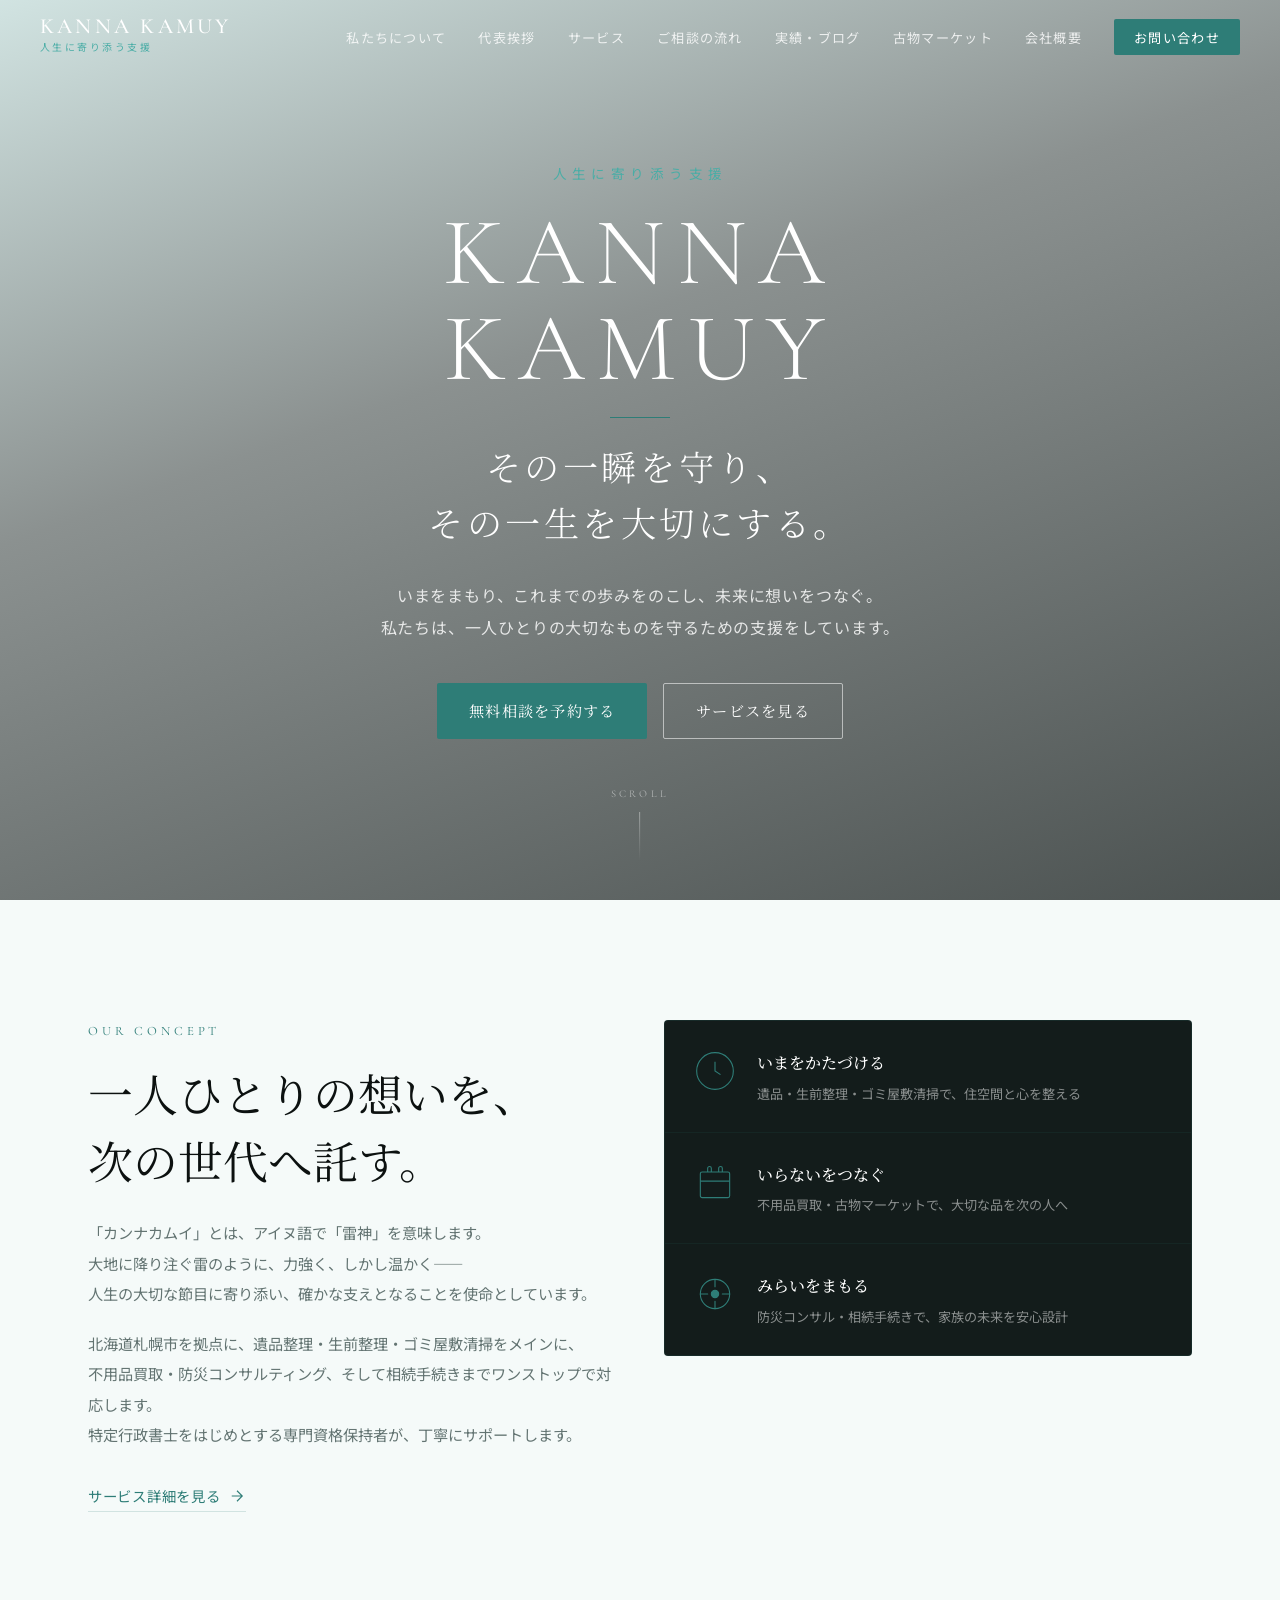
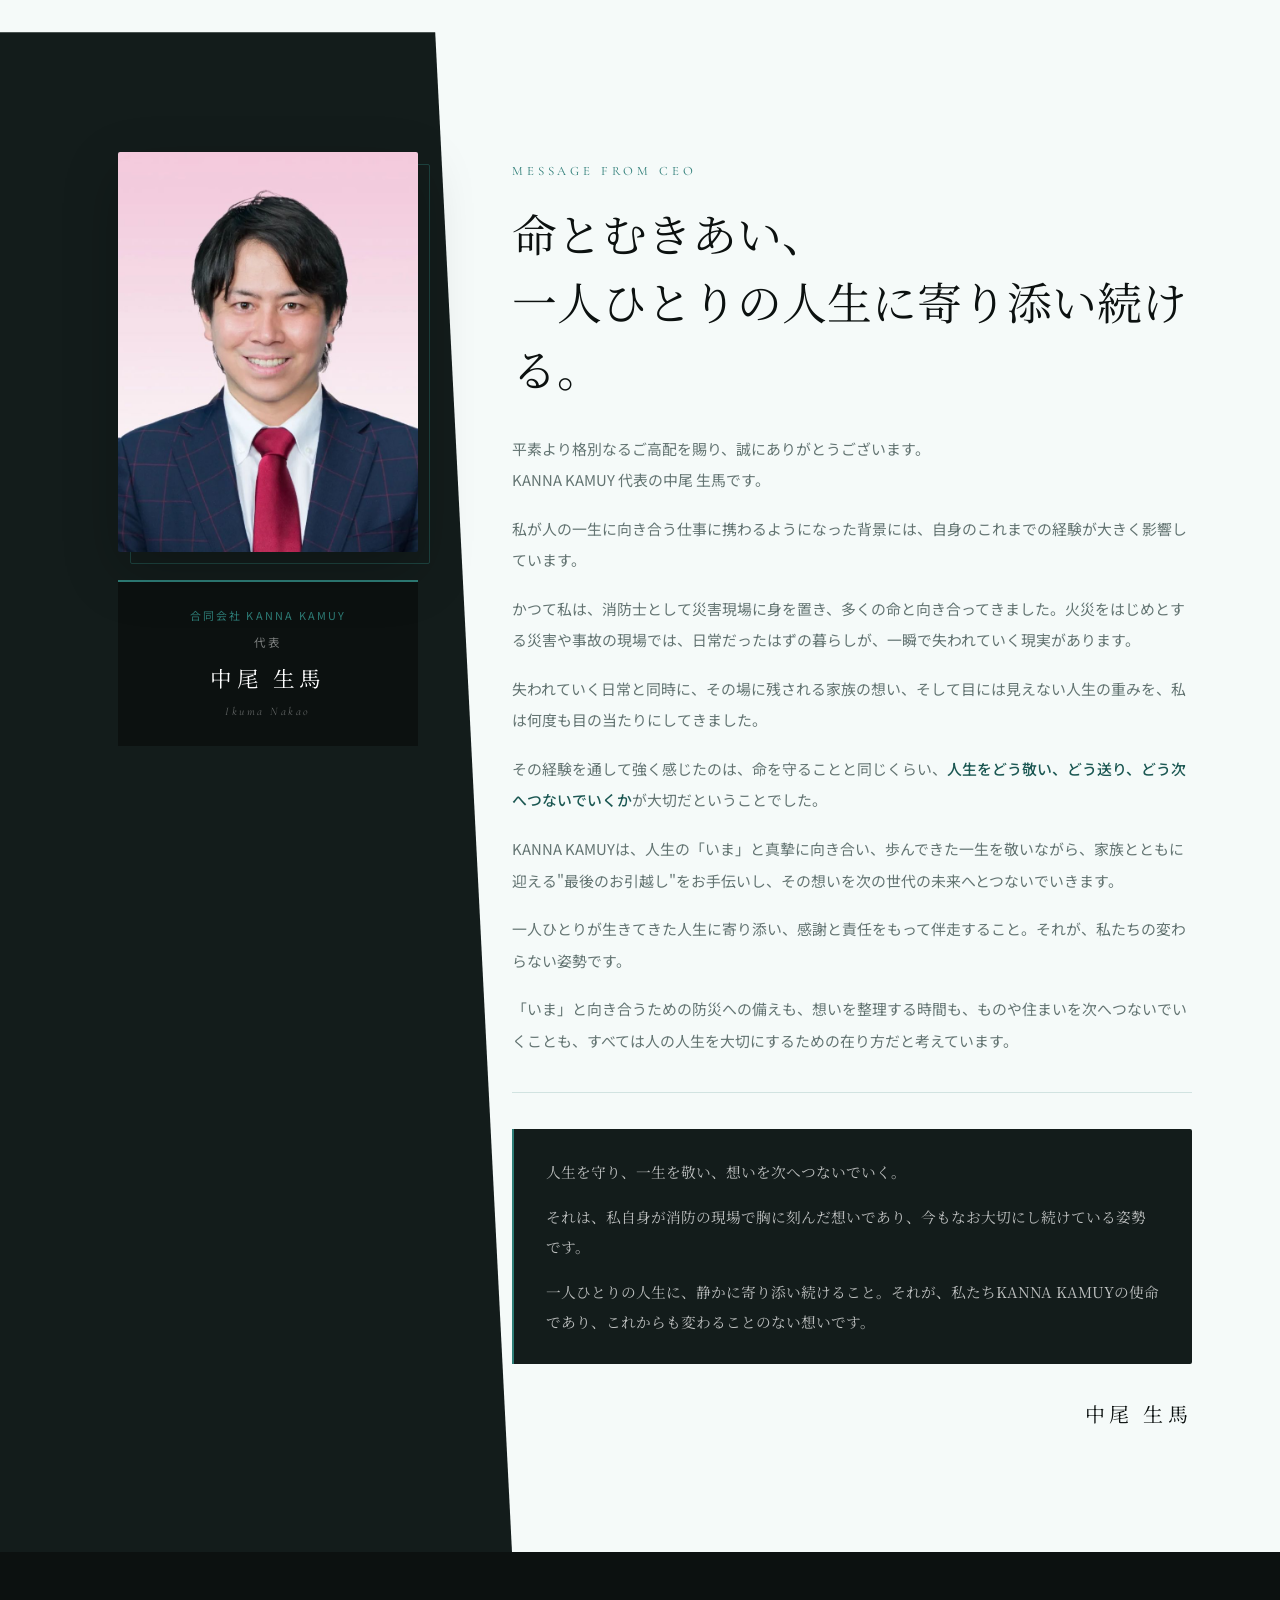
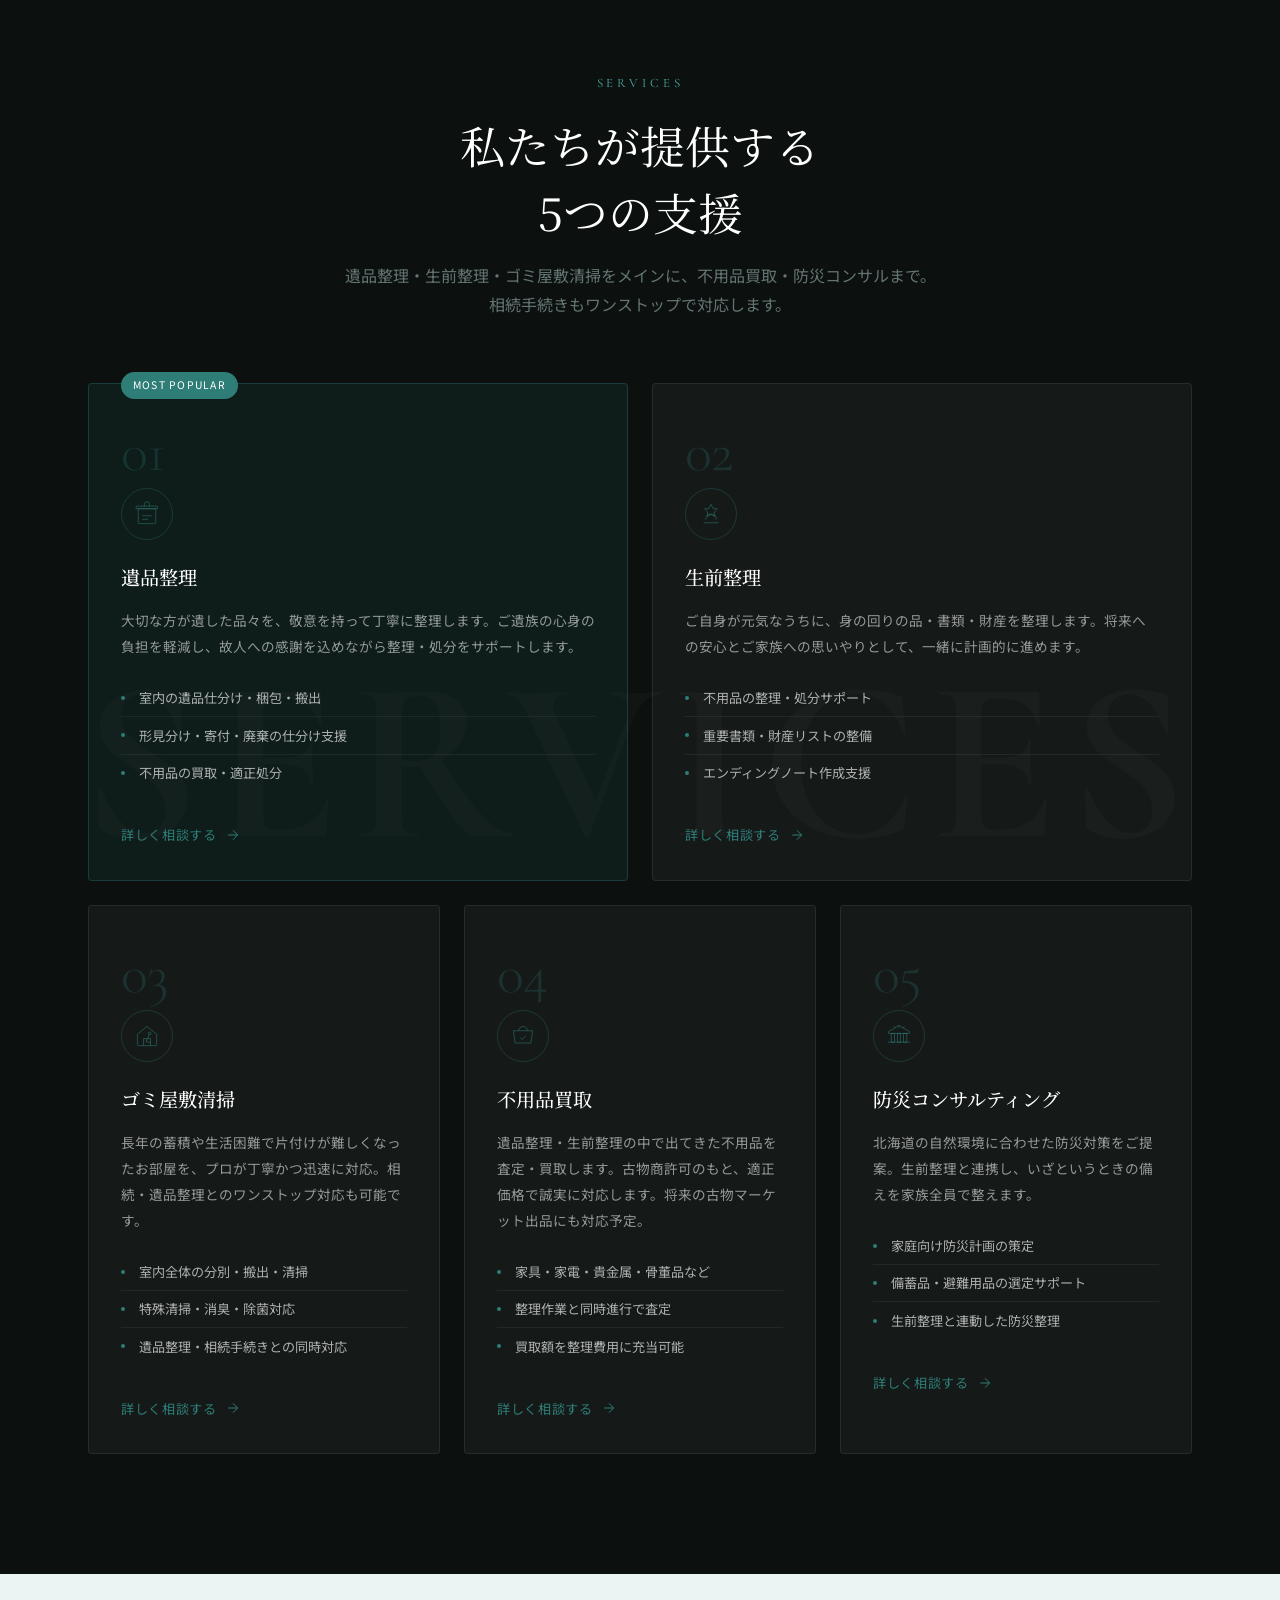
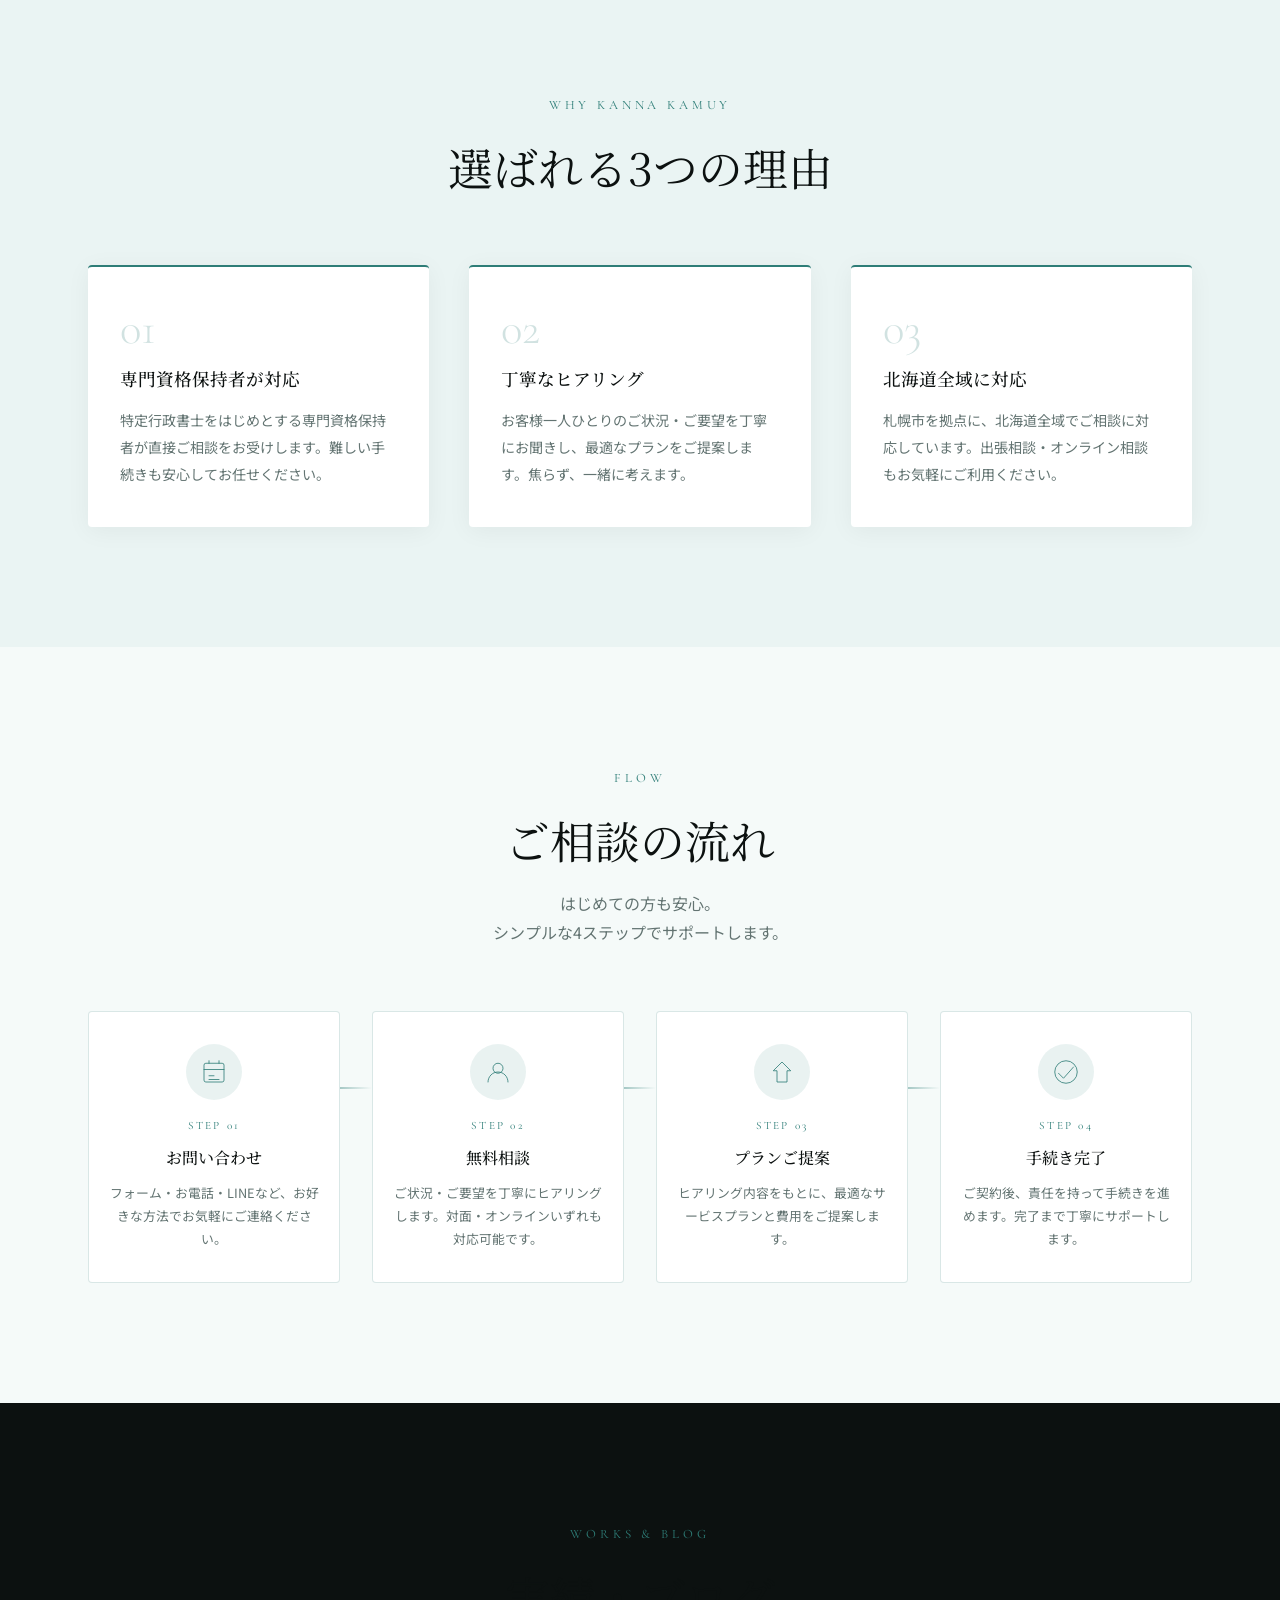
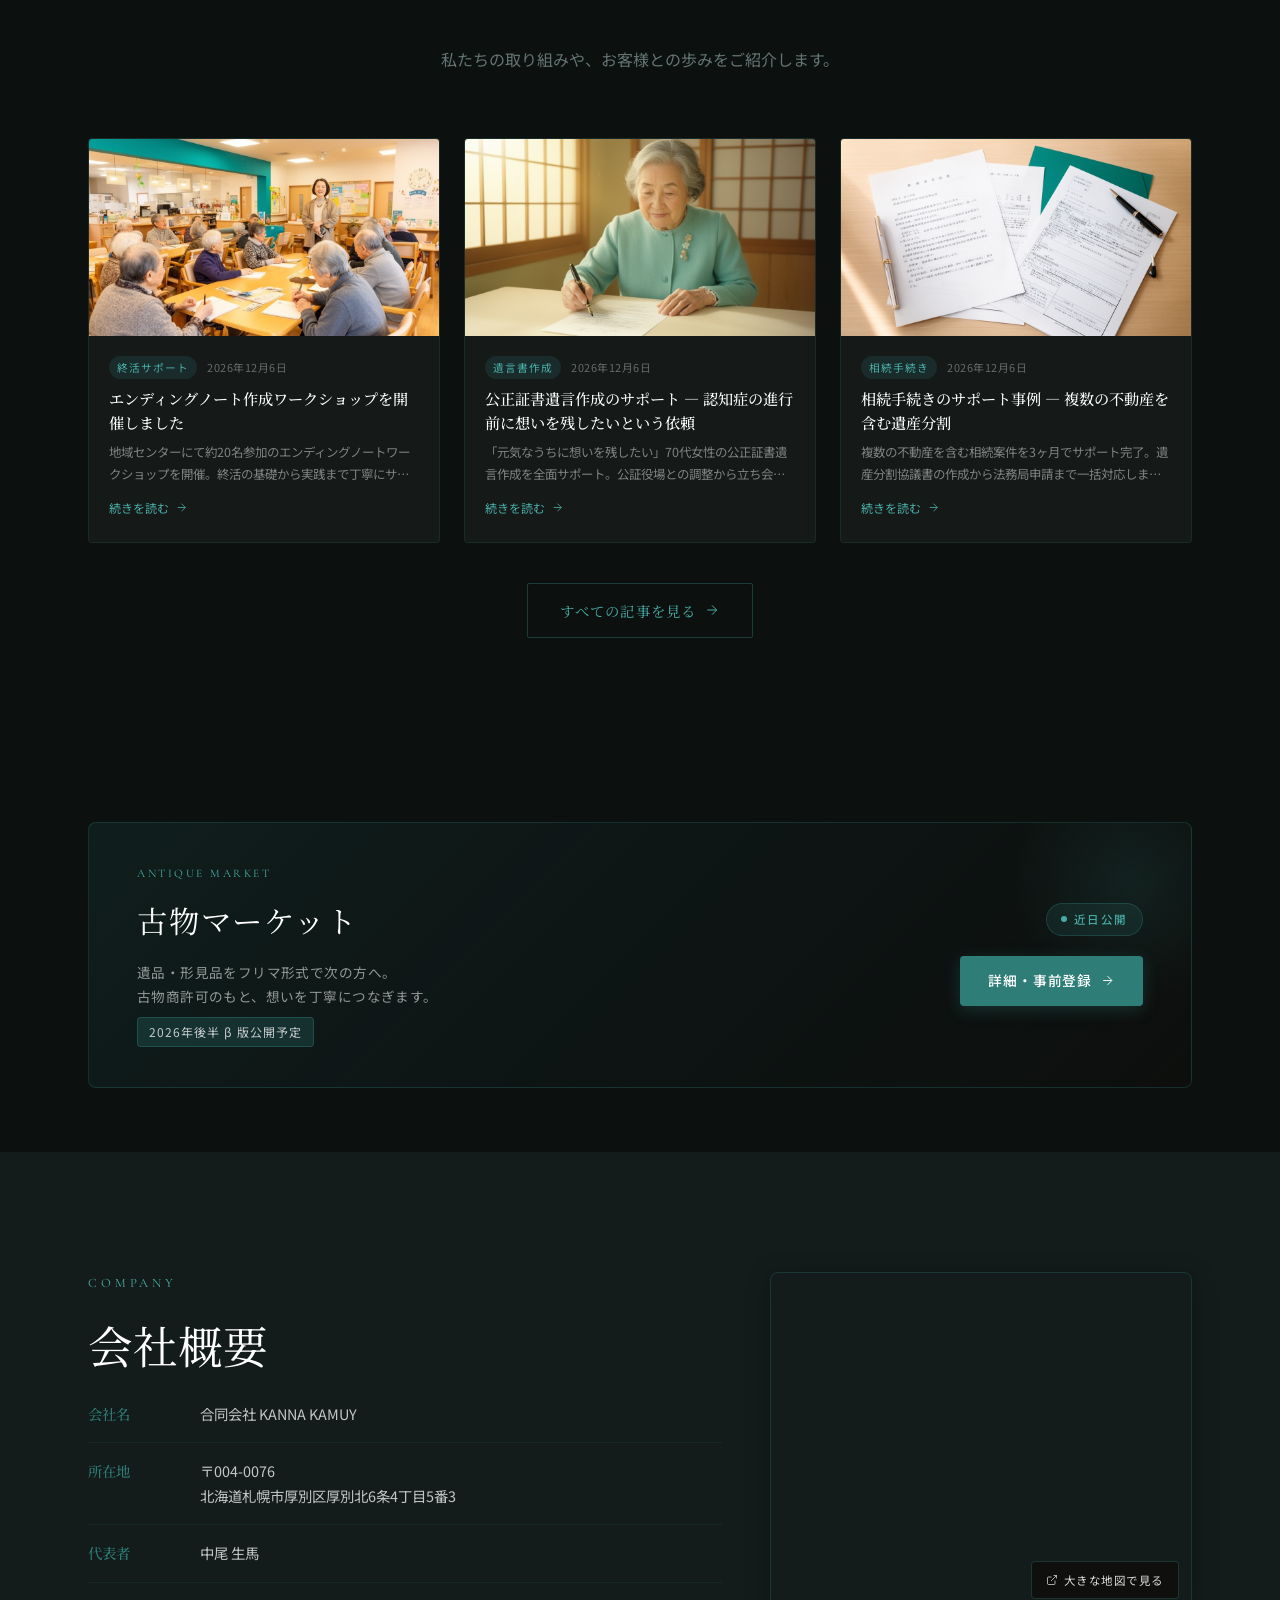
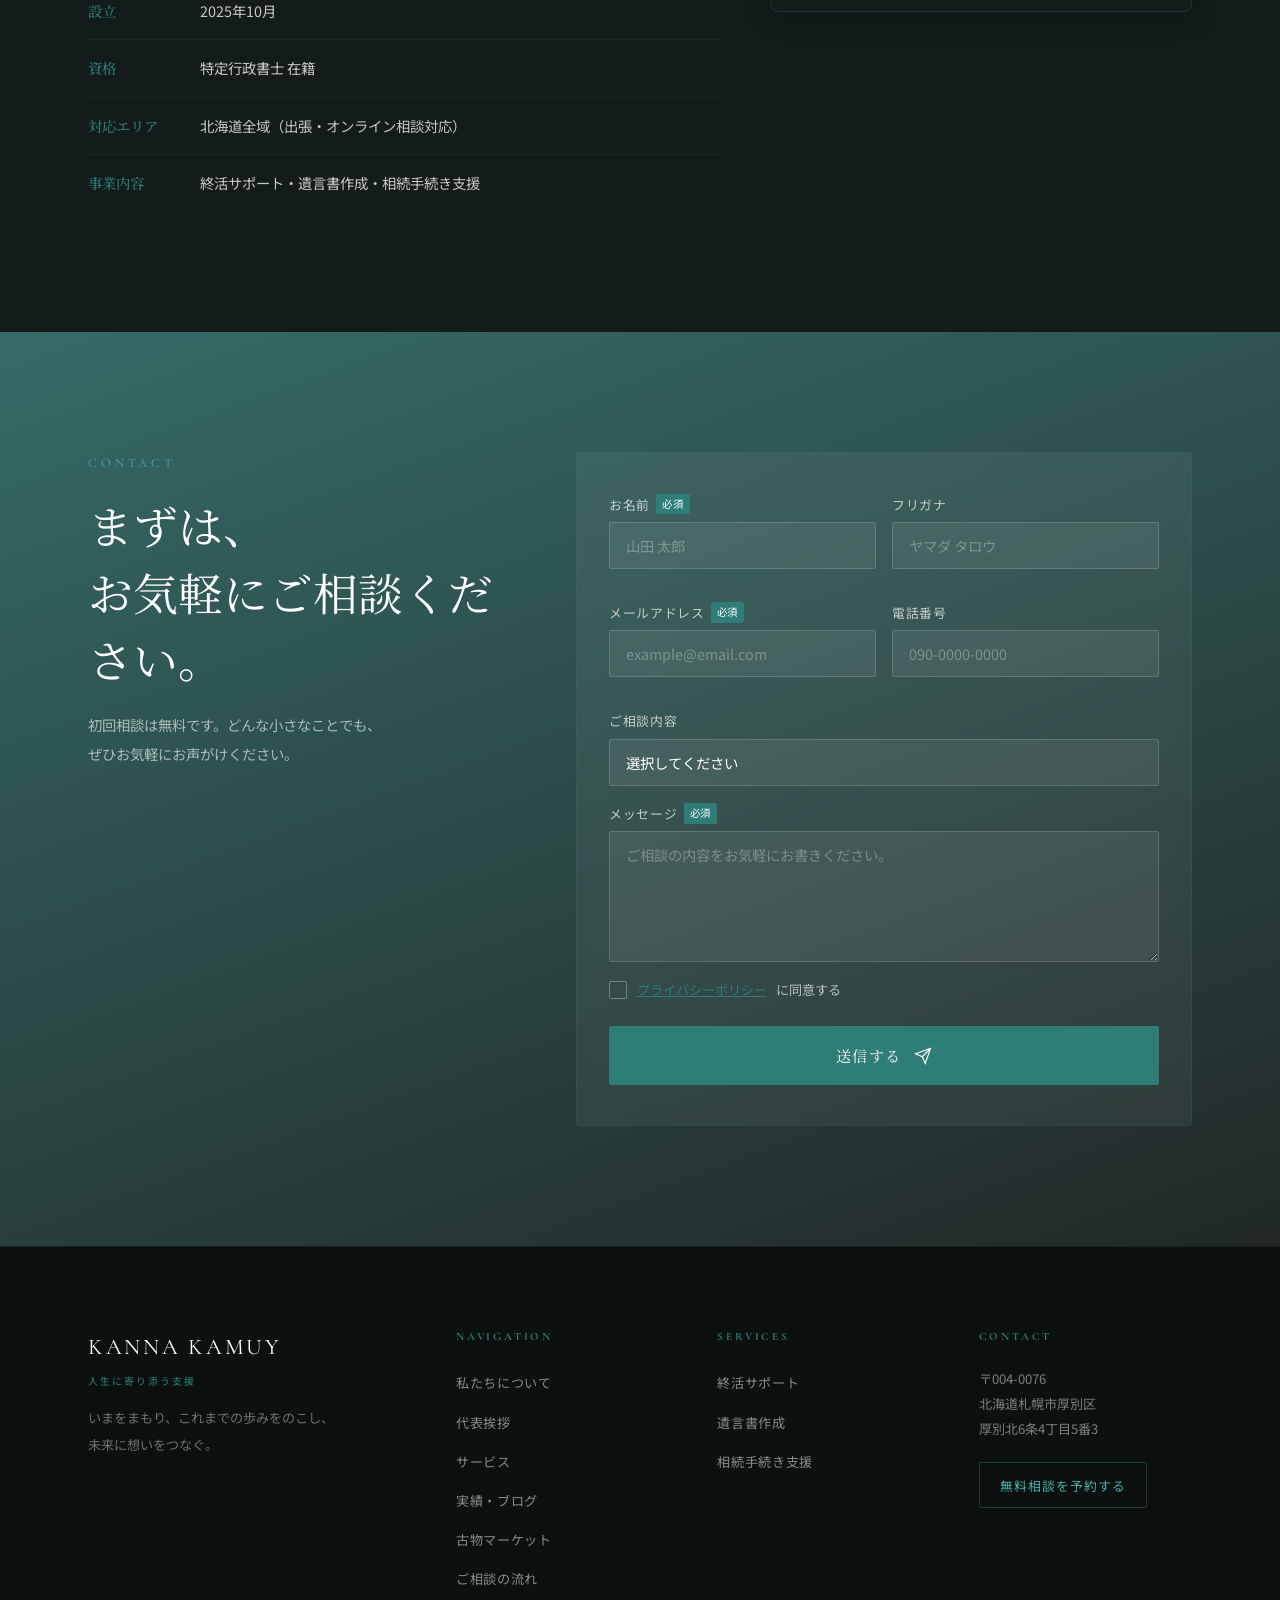
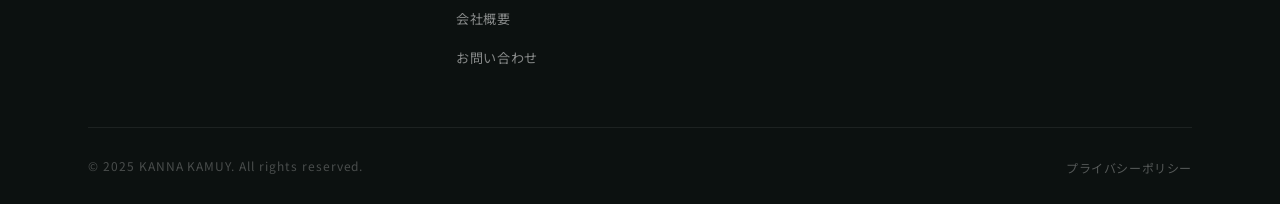
==== index.html @ 8cda3de9 "fix: services-grid レイアウト修正（PC 2+3対称、タブレット2列+5枚目中央、スマホ1列縦並び） PC版: - 6カラムグリッドで 上2枚(50%+50%) / 下3枚(33%+" ====
<!DOCTYPE html>
<html lang="ja">
<head>
  <meta charset="UTF-8" />
  <meta name="viewport" content="width=device-width, initial-scale=1.0" />
  <title>KANNA KAMUY | 人生に寄り添う支援</title>
  <meta name="description" content="KANNA KAMUYは、一人ひとりの想いを次の世代へ託すための支援を行っています。いまをまもり、これまでの歩みをのこし、未来に想いをつなぐ。" />
  <link rel="preconnect" href="https://fonts.googleapis.com" />
  <link rel="preconnect" href="https://fonts.gstatic.com" crossorigin />
  <link href="https://fonts.googleapis.com/css2?family=Noto+Serif+JP:wght@300;400;500;600&family=Noto+Sans+JP:wght@300;400;500&family=Cormorant+Garamond:ital,wght@0,300;0,400;0,500;1,300;1,400&display=swap" rel="stylesheet" />
  <link rel="stylesheet" href="style.css" />
</head>
<body>

  <!-- ========== HEADER ========== -->
  <header class="site-header" id="site-header">
    <div class="header-inner">
      <a href="#" class="logo">
        <span class="logo-en">KANNA KAMUY</span>
        <span class="logo-ja">人生に寄り添う支援</span>
      </a>
      <nav class="main-nav" id="main-nav">
        <ul>
          <li><a href="#about">私たちについて</a></li>
          <li><a href="#message">代表挨拶</a></li>
          <li><a href="#services">サービス</a></li>
          <li><a href="#flow">ご相談の流れ</a></li>
          <li><a href="blog/index.html">実績・ブログ</a></li>
          <li><a href="ec/index.html">古物マーケット</a></li>
          <li><a href="#company">会社概要</a></li>
          <li><a href="#contact" class="nav-cta">お問い合わせ</a></li>
        </ul>
      </nav>
      <button class="hamburger" id="hamburger" aria-label="メニュー" aria-expanded="false">
        <span></span><span></span><span></span>
      </button>
    </div>
  </header>

  <!-- ========== HERO ========== -->
  <section class="hero" id="hero">
    <!-- PC用横動画 -->
    <video
      class="hero-video hero-video--horizontal"
      autoplay
      muted
      loop
      playsinline
      preload="auto"
    >
      <source src="assets/videos/hero-horizontal.mp4" type="video/mp4" />
    </video>
    <!-- スマホ用縦動画 -->
    <video
      class="hero-video hero-video--vertical"
      autoplay
      muted
      loop
      playsinline
      preload="auto"
    >
      <source src="assets/videos/hero-vertical.mp4" type="video/mp4" />
    </video>

    <div class="hero-overlay"></div>

    <div class="hero-content">
      <p class="hero-eyebrow reveal-up">人生に寄り添う支援</p>
      <h1 class="hero-title reveal-up delay-1">
        <span class="hero-title-en">KANNA KAMUY</span>
        <span class="hero-title-line"></span>
        <span class="hero-title-sub">その一瞬を守り、<br>その一生を大切にする。</span>
      </h1>
      <p class="hero-desc reveal-up delay-2">
        いまをまもり、これまでの歩みをのこし、未来に想いをつなぐ。<br>
        私たちは、一人ひとりの大切なものを守るための支援をしています。
      </p>
      <div class="hero-actions reveal-up delay-3">
        <a href="#contact" class="btn btn-primary">無料相談を予約する</a>
        <a href="#services" class="btn btn-ghost">サービスを見る</a>
      </div>
    </div>

    <div class="hero-scroll-indicator">
      <span>Scroll</span>
      <div class="scroll-line"></div>
    </div>
  </section>

  <!-- ========== CONCEPT ========== -->
  <section class="concept" id="about">
    <div class="container">
      <div class="concept-inner">
        <div class="concept-text">
          <p class="section-label reveal-up">Our Concept</p>
          <h2 class="section-title reveal-up delay-1">
            一人ひとりの想いを、<br>
            次の世代へ託す。
          </h2>
          <div class="concept-body reveal-up delay-2">
            <p>
              「カンナカムイ」とは、アイヌ語で「雷神」を意味します。<br>
              大地に降り注ぐ雷のように、力強く、しかし温かく——<br>
              人生の大切な節目に寄り添い、確かな支えとなることを使命としています。
            </p>
            <p>
              北海道札幌市を拠点に、遺品整理・生前整理・ゴミ屋敷清掃をメインに、<br>
              不用品買取・防災コンサルティング、そして相続手続きまでワンストップで対応します。<br>
              特定行政書士をはじめとする専門資格保持者が、丁寧にサポートします。
            </p>
          </div>
          <a href="#services" class="link-arrow reveal-up delay-3">
            サービス詳細を見る
            <svg viewBox="0 0 24 24" fill="none" stroke="currentColor" stroke-width="1.5"><path d="M5 12h14M12 5l7 7-7 7"/></svg>
          </a>
        </div>
        <div class="concept-visual reveal-right delay-1">
          <div class="concept-card">
            <div class="concept-card-item">
              <div class="concept-icon">
                <svg viewBox="0 0 48 48" fill="none" stroke="currentColor" stroke-width="1.2">
                  <circle cx="24" cy="24" r="20"/>
                  <path d="M24 14v10l6 4"/>
                </svg>
              </div>
              <div>
                <h3>いまをかたづける</h3>
                <p>遺品・生前整理・ゴミ屋敷清掃で、住空間と心を整える</p>
              </div>
            </div>
            <div class="concept-card-item">
              <div class="concept-icon">
                <svg viewBox="0 0 48 48" fill="none" stroke="currentColor" stroke-width="1.2">
                  <rect x="8" y="12" width="32" height="28" rx="2"/>
                  <path d="M16 12V8a2 2 0 014 0v4M28 12V8a2 2 0 014 0v4"/>
                  <path d="M8 22h32"/>
                </svg>
              </div>
              <div>
                <h3>いらないをつなぐ</h3>
                <p>不用品買取・古物マーケットで、大切な品を次の人へ</p>
              </div>
            </div>
            <div class="concept-card-item">
              <div class="concept-icon">
                <svg viewBox="0 0 48 48" fill="none" stroke="currentColor" stroke-width="1.2">
                  <path d="M24 8c8.837 0 16 7.163 16 16S32.837 40 24 40 8 32.837 8 24 15.163 8 24 8z"/>
                  <path d="M24 8v8M24 32v8M8 24h8M32 24h8" stroke-linecap="round"/>
                  <circle cx="24" cy="24" r="4" fill="currentColor"/>
                </svg>
              </div>
              <div>
                <h3>みらいをまもる</h3>
                <p>防災コンサル・相続手続きで、家族の未来を安心設計</p>
              </div>
            </div>
          </div>
        </div>
      </div>
    </div>
  </section>

  <!-- ========== MESSAGE ========== -->
  <section class="message" id="message">
    <div class="container">
      <div class="message-inner">

        <!-- 左：写真＋名前 -->
        <div class="message-profile reveal-up">
          <div class="message-photo-wrap">
            <img src="assets/images/ceo.jpg" alt="代表取締役 中尾 生馬" class="message-photo" />
            <div class="message-photo-deco" aria-hidden="true"></div>
          </div>
          <div class="message-name-block">
            <p class="message-company">合同会社 KANNA KAMUY</p>
            <p class="message-role">代表</p>
            <p class="message-name-ja">中尾 生馬</p>
            <p class="message-name-en">Ikuma Nakao</p>
          </div>
        </div>

        <!-- 右：本文 -->
        <div class="message-body">
          <p class="section-label reveal-up">Message from CEO</p>
          <h2 class="section-title message-title reveal-up delay-1">
            命とむきあい、<br>
            一人ひとりの人生に<br class="sp-only">寄り添い続ける。
          </h2>

          <div class="message-text reveal-up delay-2">
            <p>平素より格別なるご高配を賜り、誠にありがとうございます。<br>KANNA KAMUY 代表の中尾 生馬です。</p>
            <p>私が人の一生に向き合う仕事に携わるようになった背景には、自身のこれまでの経験が大きく影響しています。</p>
            <p>かつて私は、消防士として災害現場に身を置き、多くの命と向き合ってきました。火災をはじめとする災害や事故の現場では、日常だったはずの暮らしが、一瞬で失われていく現実があります。</p>
            <p>失われていく日常と同時に、その場に残される家族の想い、そして目には見えない人生の重みを、私は何度も目の当たりにしてきました。</p>
            <p>その経験を通して強く感じたのは、命を守ることと同じくらい、<strong>人生をどう敬い、どう送り、どう次へつないでいくか</strong>が大切だということでした。</p>
            <p>KANNA KAMUYは、人生の「いま」と真摯に向き合い、歩んできた一生を敬いながら、家族とともに迎える"最後のお引越し"をお手伝いし、その想いを次の世代の未来へとつないでいきます。</p>
            <p>一人ひとりが生きてきた人生に寄り添い、感謝と責任をもって伴走すること。それが、私たちの変わらない姿勢です。</p>
            <p>「いま」と向き合うための防災への備えも、想いを整理する時間も、ものや住まいを次へつないでいくことも、すべては人の人生を大切にするための在り方だと考えています。</p>
          </div>

          <div class="message-closing reveal-up delay-3">
            <p>人生を守り、一生を敬い、想いを次へつないでいく。</p>
            <p>それは、私自身が消防の現場で胸に刻んだ想いであり、今もなお大切にし続けている姿勢です。</p>
            <p>一人ひとりの人生に、静かに寄り添い続けること。それが、私たちKANNA KAMUYの使命であり、これからも変わることのない想いです。</p>
          </div>

          <div class="message-sig reveal-up delay-4">
            <span class="message-sig-name">中尾 生馬</span>
          </div>
        </div>

      </div>
    </div>
  </section>

  <!-- ========== SERVICES ========== -->
  <section class="services" id="services">
    <div class="services-bg-text" aria-hidden="true">SERVICES</div>
    <div class="container">
      <div class="section-header">
        <p class="section-label reveal-up">Services</p>
        <h2 class="section-title reveal-up delay-1">私たちが提供する<br>5つの支援</h2>
        <p class="section-sub services-sub reveal-up delay-2">遺品整理・生前整理・ゴミ屋敷清掃をメインに、不用品買取・防災コンサルまで。<br class="pc-only">相続手続きもワンストップで対応します。</p>
      </div>

      <div class="services-grid">

        <!-- Service 1 -->
        <div class="service-card service-card--featured reveal-up delay-1">
          <div class="service-badge">Most Popular</div>
          <div class="service-number">01</div>
          <div class="service-icon-wrap">
            <svg class="service-icon" viewBox="0 0 64 64" fill="none" stroke="currentColor" stroke-width="1.2">
              <path d="M12 20h40v32a2 2 0 01-2 2H14a2 2 0 01-2-2V20z"/>
              <path d="M8 14h48v6H8zM26 14v-4a6 6 0 1112 0v4" stroke-linecap="round" stroke-linejoin="round"/>
              <path d="M22 36h20M22 44h12" stroke-linecap="round"/>
            </svg>
          </div>
          <h3 class="service-title">遺品整理</h3>
          <p class="service-desc">
            大切な方が遺した品々を、敬意を持って丁寧に整理します。ご遺族の心身の負担を軽減し、故人への感謝を込めながら整理・処分をサポートします。
          </p>
          <ul class="service-list">
            <li>室内の遺品仕分け・梱包・搬出</li>
            <li>形見分け・寄付・廃棄の仕分け支援</li>
            <li>不用品の買取・適正処分</li>
          </ul>
          <a href="#contact" class="service-link">
            詳しく相談する
            <svg viewBox="0 0 24 24" fill="none" stroke="currentColor" stroke-width="1.5"><path d="M5 12h14M12 5l7 7-7 7"/></svg>
          </a>
        </div>

        <!-- Service 2 -->
        <div class="service-card reveal-up delay-2">
          <div class="service-number">02</div>
          <div class="service-icon-wrap">
            <svg class="service-icon" viewBox="0 0 64 64" fill="none" stroke="currentColor" stroke-width="1.2">
              <path d="M32 10l4.5 9 10 1.5-7.2 7 1.7 10L32 33l-9 4.5 1.7-10-7.2-7 10-1.5z" stroke-linejoin="round"/>
              <path d="M16 52h32M20 44c0-6.627 5.373-12 12-12s12 5.373 12 12" stroke-linecap="round"/>
            </svg>
          </div>
          <h3 class="service-title">生前整理</h3>
          <p class="service-desc">
            ご自身が元気なうちに、身の回りの品・書類・財産を整理します。将来への安心とご家族への思いやりとして、一緒に計画的に進めます。
          </p>
          <ul class="service-list">
            <li>不用品の整理・処分サポート</li>
            <li>重要書類・財産リストの整備</li>
            <li>エンディングノート作成支援</li>
          </ul>
          <a href="#contact" class="service-link">
            詳しく相談する
            <svg viewBox="0 0 24 24" fill="none" stroke="currentColor" stroke-width="1.5"><path d="M5 12h14M12 5l7 7-7 7"/></svg>
          </a>
        </div>

        <!-- Service 3 -->
        <div class="service-card reveal-up delay-3">
          <div class="service-number">03</div>
          <div class="service-icon-wrap">
            <svg class="service-icon" viewBox="0 0 64 64" fill="none" stroke="currentColor" stroke-width="1.2">
              <!-- 家＋ほうき／清掃アイコン -->
              <path d="M10 28L32 10l22 18v24a2 2 0 01-2 2H12a2 2 0 01-2-2V28z" stroke-linejoin="round"/>
              <path d="M24 54V38h16v16" stroke-linejoin="round"/>
              <path d="M38 28l-8 16" stroke-linecap="round"/>
              <path d="M30 44l10 4" stroke-linecap="round"/>
              <circle cx="38" cy="26" r="3" fill="none"/>
            </svg>
          </div>
          <h3 class="service-title">ゴミ屋敷清掃</h3>
          <p class="service-desc">
            長年の蓄積や生活困難で片付けが難しくなったお部屋を、プロが丁寧かつ迅速に対応。相続・遺品整理とのワンストップ対応も可能です。
          </p>
          <ul class="service-list">
            <li>室内全体の分別・搬出・清掃</li>
            <li>特殊清掃・消臭・除菌対応</li>
            <li>遺品整理・相続手続きとの同時対応</li>
          </ul>
          <a href="#contact" class="service-link">
            詳しく相談する
            <svg viewBox="0 0 24 24" fill="none" stroke="currentColor" stroke-width="1.5"><path d="M5 12h14M12 5l7 7-7 7"/></svg>
          </a>
        </div>

        <!-- Service 4 -->
        <div class="service-card reveal-up delay-1">
          <div class="service-number">04</div>
          <div class="service-icon-wrap">
            <svg class="service-icon" viewBox="0 0 64 64" fill="none" stroke="currentColor" stroke-width="1.2">
              <path d="M10 20h44l-4 28H14L10 20z" stroke-linejoin="round"/>
              <path d="M22 20c0-5.523 4.477-10 10-10s10 4.477 10 10"/>
              <path d="M26 36l4 4 8-8" stroke-linecap="round" stroke-linejoin="round"/>
            </svg>
          </div>
          <h3 class="service-title">不用品買取</h3>
          <p class="service-desc">
            遺品整理・生前整理の中で出てきた不用品を査定・買取します。古物商許可のもと、適正価格で誠実に対応します。将来の古物マーケット出品にも対応予定。
          </p>
          <ul class="service-list">
            <li>家具・家電・貴金属・骨董品など</li>
            <li>整理作業と同時進行で査定</li>
            <li>買取額を整理費用に充当可能</li>
          </ul>
          <a href="#contact" class="service-link">
            詳しく相談する
            <svg viewBox="0 0 24 24" fill="none" stroke="currentColor" stroke-width="1.5"><path d="M5 12h14M12 5l7 7-7 7"/></svg>
          </a>
        </div>

        <!-- Service 5 -->
        <div class="service-card reveal-up delay-2">
          <div class="service-number">05</div>
          <div class="service-icon-wrap">
            <svg class="service-icon" viewBox="0 0 64 64" fill="none" stroke="currentColor" stroke-width="1.2">
              <path d="M32 8L8 22v4h48v-4L32 8z" stroke-linejoin="round"/>
              <rect x="14" y="26" width="8" height="20"/>
              <rect x="28" y="26" width="8" height="20"/>
              <rect x="42" y="26" width="8" height="20"/>
              <path d="M8 46h48" stroke-linecap="round"/>
              <path d="M32 8v4M24 14l-4-4M40 14l4-4" stroke-linecap="round"/>
            </svg>
          </div>
          <h3 class="service-title">防災コンサルティング</h3>
          <p class="service-desc">
            北海道の自然環境に合わせた防災対策をご提案。生前整理と連携し、いざというときの備えを家族全員で整えます。
          </p>
          <ul class="service-list">
            <li>家庭向け防災計画の策定</li>
            <li>備蓄品・避難用品の選定サポート</li>
            <li>生前整理と連動した防災整理</li>
          </ul>
          <a href="#contact" class="service-link">
            詳しく相談する
            <svg viewBox="0 0 24 24" fill="none" stroke="currentColor" stroke-width="1.5"><path d="M5 12h14M12 5l7 7-7 7"/></svg>
          </a>
        </div>

      </div>
    </div>
  </section>

  <!-- ========== FEATURES ========== -->
  <section class="features">
    <div class="container">
      <div class="section-header">
        <p class="section-label reveal-up">Why KANNA KAMUY</p>
        <h2 class="section-title reveal-up delay-1">選ばれる3つの理由</h2>
      </div>
      <div class="features-grid">
        <div class="feature-item reveal-up delay-1">
          <div class="feature-num">01</div>
          <h3>専門資格保持者が対応</h3>
          <p>特定行政書士をはじめとする専門資格保持者が直接ご相談をお受けします。難しい手続きも安心してお任せください。</p>
        </div>
        <div class="feature-item reveal-up delay-2">
          <div class="feature-num">02</div>
          <h3>丁寧なヒアリング</h3>
          <p>お客様一人ひとりのご状況・ご要望を丁寧にお聞きし、最適なプランをご提案します。焦らず、一緒に考えます。</p>
        </div>
        <div class="feature-item reveal-up delay-3">
          <div class="feature-num">03</div>
          <h3>北海道全域に対応</h3>
          <p>札幌市を拠点に、北海道全域でご相談に対応しています。出張相談・オンライン相談もお気軽にご利用ください。</p>
        </div>
      </div>
    </div>
  </section>

  <!-- ========== FLOW ========== -->
  <section class="flow" id="flow">
    <div class="container">
      <div class="section-header">
        <p class="section-label reveal-up">Flow</p>
        <h2 class="section-title reveal-up delay-1">ご相談の流れ</h2>
        <p class="section-sub reveal-up delay-2">はじめての方も安心。<br>シンプルな4ステップでサポートします。</p>
      </div>
      <div class="flow-steps">
        <div class="flow-step reveal-up delay-1">
          <div class="flow-step-icon">
            <svg viewBox="0 0 48 48" fill="none" stroke="currentColor" stroke-width="1.3">
              <rect x="8" y="10" width="32" height="30" rx="3"/>
              <path d="M16 10V6M32 10V6" stroke-linecap="round"/>
              <path d="M8 20h32M16 30h8M16 36h16" stroke-linecap="round"/>
            </svg>
          </div>
          <div class="flow-step-num">Step 01</div>
          <h3>お問い合わせ</h3>
          <p>フォーム・お電話・LINEなど、お好きな方法でお気軽にご連絡ください。</p>
        </div>
        <div class="flow-connector" aria-hidden="true"></div>
        <div class="flow-step reveal-up delay-2">
          <div class="flow-step-icon">
            <svg viewBox="0 0 48 48" fill="none" stroke="currentColor" stroke-width="1.3">
              <circle cx="24" cy="18" r="8"/>
              <path d="M8 40c0-8.837 7.163-16 16-16s16 7.163 16 16" stroke-linecap="round"/>
            </svg>
          </div>
          <div class="flow-step-num">Step 02</div>
          <h3>無料相談</h3>
          <p>ご状況・ご要望を丁寧にヒアリングします。対面・オンラインいずれも対応可能です。</p>
        </div>
        <div class="flow-connector" aria-hidden="true"></div>
        <div class="flow-step reveal-up delay-3">
          <div class="flow-step-icon">
            <svg viewBox="0 0 48 48" fill="none" stroke="currentColor" stroke-width="1.3">
              <path d="M24 8L10 22h6v18h16V22h6z"/>
            </svg>
          </div>
          <div class="flow-step-num">Step 03</div>
          <h3>プランご提案</h3>
          <p>ヒアリング内容をもとに、最適なサービスプランと費用をご提案します。</p>
        </div>
        <div class="flow-connector" aria-hidden="true"></div>
        <div class="flow-step reveal-up delay-4">
          <div class="flow-step-icon">
            <svg viewBox="0 0 48 48" fill="none" stroke="currentColor" stroke-width="1.3">
              <path d="M12 26l8 8 16-18" stroke-linecap="round" stroke-linejoin="round"/>
              <circle cx="24" cy="24" r="18"/>
            </svg>
          </div>
          <div class="flow-step-num">Step 04</div>
          <h3>手続き完了</h3>
          <p>ご契約後、責任を持って手続きを進めます。完了まで丁寧にサポートします。</p>
        </div>
      </div>
    </div>
  </section>

  <!-- ========== BLOG ========== -->
  <section class="blog-section" id="blog">
    <div class="container">
      <div class="section-header">
        <p class="section-label reveal-up">Works &amp; Blog</p>
        <h2 class="section-title reveal-up delay-1">実績・ブログ</h2>
        <p class="section-sub reveal-up delay-2">私たちの取り組みや、お客様との歩みをご紹介します。</p>
      </div>

      <div class="blog-section-grid" id="home-blog-grid">
        <!-- JSで最新3件を挿入 -->
        <div class="blog-section-loading">読み込み中...</div>
      </div>

      <div class="blog-section-more reveal-up delay-3">
        <a href="blog/index.html" class="btn btn-ghost-dark">
          すべての記事を見る
          <svg viewBox="0 0 24 24" fill="none" stroke="currentColor" stroke-width="1.5"><path d="M5 12h14M12 5l7 7-7 7"/></svg>
        </a>
      </div>
    </div>
  </section>

  <!-- ========== EC BANNER ========== -->
  <section class="ec-banner-section">
    <div class="container">
      <div class="ec-banner reveal-up">
        <div class="ec-banner-left">
          <p class="ec-banner-label">Antique Market</p>
          <h2 class="ec-banner-title">古物マーケット</h2>
          <p class="ec-banner-desc">遺品・形見品をフリマ形式で次の方へ。<br>古物商許可のもと、想いを丁寧につなぎます。<br><span class="ec-banner-release">2026年後半 β 版公開予定</span></p>
        </div>
        <div class="ec-banner-right">
          <div class="ec-banner-badge">
            <span class="ec-banner-dot"></span>
            近日公開
          </div>
          <a href="ec/index.html" class="ec-banner-btn">
            詳細・事前登録
            <svg viewBox="0 0 24 24" fill="none" stroke="currentColor" stroke-width="1.5"><path d="M5 12h14M12 5l7 7-7 7"/></svg>
          </a>
        </div>
      </div>
    </div>
  </section>

  <!-- ========== COMPANY ========== -->
  <section class="company" id="company">
    <div class="container">
      <div class="company-inner">
        <div class="company-text">
          <p class="section-label reveal-up">Company</p>
          <h2 class="section-title reveal-up delay-1">会社概要</h2>
          <table class="company-table reveal-up delay-2">
            <tr>
              <th>会社名</th>
              <td>合同会社 KANNA KAMUY</td>
            </tr>
            <tr>
              <th>所在地</th>
              <td>〒004-0076<br>北海道札幌市厚別区厚別北6条4丁目5番3</td>
            </tr>
            <tr>
              <th>代表者</th>
              <td>中尾 生馬</td>
            </tr>
            <tr>
              <th>設立</th>
              <td>2025年10月</td>
            </tr>
            <tr>
              <th>資格</th>
              <td>特定行政書士 在籍</td>
            </tr>
            <tr>
              <th>対応エリア</th>
              <td>北海道全域（出張・オンライン相談対応）</td>
            </tr>
            <tr>
              <th>事業内容</th>
              <td>終活サポート・遺言書作成・相続手続き支援</td>
            </tr>
          </table>
        </div>
        <div class="company-map reveal-right delay-2">
          <div class="map-embed-wrap">
            <iframe
              class="map-iframe"
              src="https://www.google.com/maps/embed?pb=!1m18!1m12!1m3!1d2917.423!2d141.4271!3d43.0682!2m3!1f0!2f0!3f0!3m2!1i1024!2i768!4f13.1!3m3!1m2!1s0x5f0b2976c0000001%3A0x0!2z5YyX5rW36YGT5pyt5bed5Yy65Y6a5Yy65YyX6KW_77yW5p2h77yU5LiB55uu77yV55Wq77yT!5e0!3m2!1sja!2sjp!4v1709999999999"
              width="100%"
              height="100%"
              style="border:0;"
              allowfullscreen=""
              loading="lazy"
              referrerpolicy="no-referrer-when-downgrade"
              title="KANNA KAMUY 所在地 — 北海道札幌市厚別区厚別北6条4丁目5番3"
            ></iframe>
            <a href="https://maps.google.com/?q=北海道札幌市厚別区厚別北6条4丁目5番3" target="_blank" rel="noopener" class="map-open-link">
              <svg viewBox="0 0 24 24" fill="none" stroke="currentColor" stroke-width="1.5"><path d="M18 13v6a2 2 0 01-2 2H5a2 2 0 01-2-2V8a2 2 0 012-2h6M15 3h6v6M10 14L21 3"/></svg>
              大きな地図で見る
            </a>
          </div>
        </div>
      </div>
    </div>
  </section>

  <!-- ========== CONTACT ========== -->
  <section class="contact" id="contact">
    <div class="contact-bg-video">
      <video class="contact-video contact-video--horizontal" autoplay muted loop playsinline>
        <source src="assets/videos/hero-horizontal.mp4" type="video/mp4" />
      </video>
      <video class="contact-video contact-video--vertical" autoplay muted loop playsinline>
        <source src="assets/videos/hero-vertical.mp4" type="video/mp4" />
      </video>
      <div class="contact-overlay"></div>
    </div>
    <div class="container">
      <div class="contact-inner">
        <div class="contact-heading reveal-up">
          <p class="section-label section-label--light">Contact</p>
          <h2 class="section-title section-title--light">まずは、<br>お気軽にご相談ください。</h2>
          <p class="contact-sub">初回相談は無料です。どんな小さなことでも、<br>ぜひお気軽にお声がけください。</p>
        </div>
        <form class="contact-form reveal-up delay-2" id="contact-form" novalidate>
          <div class="form-row">
            <div class="form-group">
              <label for="name">お名前 <span class="required">必須</span></label>
              <input type="text" id="name" name="name" placeholder="山田 太郎" required />
            </div>
            <div class="form-group">
              <label for="kana">フリガナ</label>
              <input type="text" id="kana" name="kana" placeholder="ヤマダ タロウ" />
            </div>
          </div>
          <div class="form-row">
            <div class="form-group">
              <label for="email">メールアドレス <span class="required">必須</span></label>
              <input type="email" id="email" name="email" placeholder="example@email.com" required />
            </div>
            <div class="form-group">
              <label for="tel">電話番号</label>
              <input type="tel" id="tel" name="tel" placeholder="090-0000-0000" />
            </div>
          </div>
          <div class="form-group">
            <label for="service">ご相談内容</label>
            <select id="service" name="service">
              <option value="">選択してください</option>
              <option value="shukatsu">終活サポート</option>
              <option value="yuigon">遺言書作成</option>
              <option value="sozoku">相続手続き支援</option>
              <option value="other">その他</option>
            </select>
          </div>
          <div class="form-group">
            <label for="message">メッセージ <span class="required">必須</span></label>
            <textarea id="message" name="message" rows="5" placeholder="ご相談の内容をお気軽にお書きください。" required></textarea>
          </div>
          <div class="form-privacy">
            <label class="checkbox-label">
              <input type="checkbox" id="privacy" name="privacy" required />
              <span class="checkmark"></span>
              <a href="#" target="_blank">プライバシーポリシー</a>に同意する
            </label>
          </div>
          <button type="submit" class="btn btn-submit">
            <span class="btn-text">送信する</span>
            <svg viewBox="0 0 24 24" fill="none" stroke="currentColor" stroke-width="1.5"><path d="M22 2L11 13M22 2l-7 20-4-9-9-4 20-7z"/></svg>
          </button>
          <div class="form-success" id="form-success" aria-live="polite">
            <svg viewBox="0 0 48 48" fill="none" stroke="currentColor" stroke-width="1.5"><circle cx="24" cy="24" r="20"/><path d="M14 24l8 8 12-14" stroke-linecap="round" stroke-linejoin="round"/></svg>
            <p>送信しました。<br>2営業日以内にご連絡いたします。</p>
          </div>
        </form>
      </div>
    </div>
  </section>

  <!-- ========== FOOTER ========== -->
  <footer class="site-footer">
    <div class="container">
      <div class="footer-inner">
        <div class="footer-brand">
          <p class="footer-logo-en">KANNA KAMUY</p>
          <p class="footer-logo-ja">人生に寄り添う支援</p>
          <p class="footer-tagline">いまをまもり、これまでの歩みをのこし、<br>未来に想いをつなぐ。</p>
        </div>
        <div class="footer-nav">
          <h4>Navigation</h4>
          <ul>
            <li><a href="#about">私たちについて</a></li>
            <li><a href="#message">代表挨拶</a></li>
            <li><a href="#services">サービス</a></li>
            <li><a href="blog/index.html">実績・ブログ</a></li>
            <li><a href="ec/index.html">古物マーケット</a></li>
            <li><a href="#flow">ご相談の流れ</a></li>
            <li><a href="#company">会社概要</a></li>
            <li><a href="#contact">お問い合わせ</a></li>
          </ul>
        </div>
        <div class="footer-services">
          <h4>Services</h4>
          <ul>
            <li><a href="#services">終活サポート</a></li>
            <li><a href="#services">遺言書作成</a></li>
            <li><a href="#services">相続手続き支援</a></li>
          </ul>
        </div>
        <div class="footer-contact">
          <h4>Contact</h4>
          <p>〒004-0076<br>北海道札幌市厚別区<br>厚別北6条4丁目5番3</p>
          <a href="#contact" class="footer-cta">無料相談を予約する</a>
        </div>
      </div>
      <div class="footer-bottom">
        <p>&copy; 2025 KANNA KAMUY. All rights reserved.</p>
        <div class="footer-links">
          <a href="#">プライバシーポリシー</a>
        </div>
      </div>
    </div>
  </footer>

  <!-- トップへ戻るボタン -->
  <button class="back-to-top" id="back-to-top" aria-label="トップへ戻る">
    <svg viewBox="0 0 24 24" fill="none" stroke="currentColor" stroke-width="1.5"><path d="M12 19V5M5 12l7-7 7 7"/></svg>
  </button>

  <script src="assets/js/store.js"></script>
  <script src="main.js"></script>
</body>
</html>
---- style.css ----
/* ============================================
   KANNA KAMUY — Main Stylesheet
   ============================================ */

/* ---------- CSS Custom Properties ---------- */
:root {
  /* Colors */
  --color-gold:        #B8966E;
  --color-gold-light:  #D4AF87;
  --color-gold-dark:   #8B6D4A;

  /* 碧色 (Midori-Blue) */
  --color-heki:        #2E7D77;
  --color-heki-light:  #4AADA6;
  --color-heki-dark:   #1B5752;
  --color-heki-muted:  rgba(46,125,119,0.15);
  --color-heki-glow:   rgba(46,125,119,0.35);

  --color-dark:        #0C1110;
  --color-dark-2:      #131C1B;
  --color-dark-3:      #1E2A29;
  --color-mid:         #2E3F3D;
  --color-text:        #1E2C2B;
  --color-text-light:  #637472;
  --color-text-muted:  #8FA4A2;
  --color-bg:          #F5FAF9;
  --color-bg-2:        #EAF4F3;
  --color-white:       #FFFFFF;
  --color-border:      rgba(46,125,119,0.18);

  /* Typography */
  --font-serif:   'Noto Serif JP', 'Times New Roman', serif;
  --font-sans:    'Noto Sans JP', sans-serif;
  --font-display: 'Cormorant Garamond', serif;

  /* Spacing */
  --section-py:   120px;
  --section-py-sm: 72px;
  --container:    1200px;
  --gap:          clamp(1.5rem, 4vw, 3rem);

  /* Transitions */
  --ease-out:     cubic-bezier(0.22, 1, 0.36, 1);
  --ease-in-out:  cubic-bezier(0.65, 0, 0.35, 1);

  /* Header height */
  --header-h: 72px;
}

/* ---------- Reset & Base ---------- */
*, *::before, *::after { box-sizing: border-box; margin: 0; padding: 0; }

html {
  scroll-behavior: smooth;
  font-size: 16px;
  -webkit-text-size-adjust: 100%;
}

body {
  font-family: var(--font-sans);
  color: var(--color-text);
  background: var(--color-bg);
  line-height: 1.8;
  overflow-x: hidden;
}

img, video { display: block; max-width: 100%; }

a { color: inherit; text-decoration: none; }

ul { list-style: none; }

button { cursor: pointer; border: none; background: none; font: inherit; }

/* ---------- Utility ---------- */
.container {
  width: 100%;
  max-width: var(--container);
  margin-inline: auto;
  padding-inline: clamp(1.25rem, 5vw, 3rem);
}

/* ---------- Reveal Animations ---------- */
.reveal-up,
.reveal-right {
  opacity: 0;
  transform: translateY(36px);
  transition: opacity 0.85s var(--ease-out), transform 0.85s var(--ease-out);
}
.reveal-right {
  transform: translateX(36px);
}
.reveal-up.visible,
.reveal-right.visible {
  opacity: 1;
  transform: none;
}
.delay-1 { transition-delay: 0.1s; }
.delay-2 { transition-delay: 0.22s; }
.delay-3 { transition-delay: 0.34s; }
.delay-4 { transition-delay: 0.46s; }

/* ---------- Section labels & titles ---------- */
.section-label {
  font-family: var(--font-display);
  font-size: clamp(0.7rem, 1.2vw, 0.8rem);
  letter-spacing: 0.3em;
  text-transform: uppercase;
  color: var(--color-heki);
  display: block;
  margin-bottom: 1rem;
}
.section-label--light { color: var(--color-heki-light); }

.section-title {
  font-family: var(--font-serif);
  font-size: clamp(1.75rem, 3.5vw, 2.8rem);
  font-weight: 400;
  line-height: 1.5;
  color: var(--color-dark);
}
.section-title--light { color: var(--color-white); }

.section-sub {
  font-size: 1rem;
  color: var(--color-text-light);
  margin-top: 1rem;
}

.section-header {
  text-align: center;
  margin-bottom: clamp(2.5rem, 5vw, 4rem);
}

/* ---------- Buttons ---------- */
.btn {
  display: inline-flex;
  align-items: center;
  gap: 0.5rem;
  padding: 0.85rem 2rem;
  font-family: var(--font-serif);
  font-size: 0.95rem;
  letter-spacing: 0.08em;
  border-radius: 2px;
  transition: all 0.3s var(--ease-out);
  white-space: nowrap;
}
.btn-primary {
  background: var(--color-heki);
  color: var(--color-white);
}
.btn-primary:hover {
  background: var(--color-heki-dark);
  transform: translateY(-2px);
  box-shadow: 0 8px 24px var(--color-heki-glow);
}
.btn-ghost {
  border: 1px solid rgba(255,255,255,0.55);
  color: var(--color-white);
}
.btn-ghost:hover {
  background: rgba(255,255,255,0.12);
  border-color: rgba(255,255,255,0.8);
}
.link-arrow {
  display: inline-flex;
  align-items: center;
  gap: 0.5rem;
  font-family: var(--font-sans);
  font-size: 0.9rem;
  color: var(--color-heki);
  letter-spacing: 0.05em;
  border-bottom: 1px solid var(--color-border);
  padding-bottom: 2px;
  transition: gap 0.3s, color 0.3s;
}
.link-arrow svg { width: 18px; height: 18px; }
.link-arrow:hover { gap: 0.85rem; color: var(--color-heki-dark); }

/* ============================================
   HEADER
   ============================================ */
.site-header {
  position: fixed;
  top: 0; left: 0; right: 0;
  z-index: 1000;
  height: var(--header-h);
  transition: background 0.4s, box-shadow 0.4s;
}
.site-header.scrolled {
  background: rgba(15,14,12,0.92);
  backdrop-filter: blur(12px);
  box-shadow: 0 1px 0 rgba(46,125,119,0.15);
}
.header-inner {
  display: flex;
  align-items: center;
  justify-content: space-between;
  height: 100%;
  padding-inline: clamp(1.25rem, 4vw, 2.5rem);
}
.logo { display: flex; flex-direction: column; gap: 1px; }
.logo-en {
  font-family: var(--font-display);
  font-size: 1.35rem;
  font-weight: 500;
  letter-spacing: 0.15em;
  color: var(--color-white);
  line-height: 1;
}
.logo-ja {
  font-size: 0.62rem;
  letter-spacing: 0.25em;
  color: var(--color-heki-light);
}
.main-nav ul {
  display: flex;
  align-items: center;
  gap: clamp(1.25rem, 2.5vw, 2rem);
}
.main-nav a {
  font-size: 0.82rem;
  letter-spacing: 0.1em;
  color: rgba(255,255,255,0.8);
  transition: color 0.25s;
  position: relative;
}
.main-nav a::after {
  content: '';
  position: absolute;
  bottom: -3px; left: 0; right: 100%;
  height: 1px;
  background: var(--color-heki-light);
  transition: right 0.3s var(--ease-out);
}
.main-nav a:hover { color: var(--color-white); }
.main-nav a:hover::after { right: 0; }
.nav-cta {
  background: var(--color-heki) !important;
  color: var(--color-white) !important;
  padding: 0.55rem 1.25rem;
  border-radius: 2px;
  transition: background 0.3s, transform 0.3s !important;
}
.nav-cta::after { display: none !important; }
.nav-cta:hover { background: var(--color-heki-dark) !important; transform: translateY(-1px); }

/* Hamburger */
.hamburger {
  display: none;
  flex-direction: column;
  gap: 5px;
  width: 28px; height: 22px;
  padding: 0;
}
.hamburger span {
  display: block;
  height: 1.5px;
  background: var(--color-white);
  border-radius: 2px;
  transition: transform 0.35s, opacity 0.35s;
  transform-origin: center;
}
.hamburger.open span:nth-child(1) { transform: translateY(6.5px) rotate(45deg); }
.hamburger.open span:nth-child(2) { opacity: 0; transform: scaleX(0); }
.hamburger.open span:nth-child(3) { transform: translateY(-6.5px) rotate(-45deg); }

/* ============================================
   HERO
   ============================================ */
.hero {
  position: relative;
  width: 100%;
  height: 100dvh;
  min-height: 560px;
  overflow: hidden;
  display: flex;
  align-items: center;
  justify-content: center;
}

.hero-video {
  position: absolute;
  inset: 0;
  width: 100%; height: 100%;
  object-fit: cover;
  object-position: center;
}
.hero-video--vertical  { display: none; }
.hero-video--horizontal { display: block; }

.hero-overlay {
  position: absolute;
  inset: 0;
  background:
    linear-gradient(
      160deg,
      rgba(46,125,119,0.18) 0%,
      rgba(10,17,16,0.45) 40%,
      rgba(10,17,16,0.72) 100%
    );
}

.hero-content {
  position: relative;
  z-index: 2;
  text-align: center;
  color: var(--color-white);
  padding: 0 1.5rem;
  max-width: 820px;
}

.hero-eyebrow {
  font-family: var(--font-sans);
  font-size: clamp(0.72rem, 1.5vw, 0.85rem);
  letter-spacing: 0.4em;
  color: var(--color-heki-light);
  margin-bottom: 1.25rem;
}

.hero-title {
  font-family: var(--font-serif);
  font-weight: 300;
  line-height: 1.3;
  margin-bottom: 1.75rem;
}
.hero-title-en {
  display: block;
  font-family: var(--font-display);
  font-size: clamp(2.8rem, 8vw, 6rem);
  font-weight: 300;
  letter-spacing: 0.12em;
  line-height: 1;
}
.hero-title-line {
  display: block;
  width: 60px; height: 1px;
  background: var(--color-heki);
  margin: 1.25rem auto;
}
.hero-title-sub {
  display: block;
  font-size: clamp(1.4rem, 3vw, 2.2rem);
  font-weight: 300;
  letter-spacing: 0.1em;
  line-height: 1.6;
}

.hero-desc {
  font-size: clamp(0.85rem, 1.5vw, 1rem);
  line-height: 2;
  color: rgba(255,255,255,0.82);
  margin-bottom: 2.5rem;
  letter-spacing: 0.05em;
}

.hero-actions { display: flex; gap: 1rem; justify-content: center; flex-wrap: wrap; }

/* Scroll indicator */
.hero-scroll-indicator {
  position: absolute;
  bottom: 2.5rem; left: 50%;
  transform: translateX(-50%);
  z-index: 2;
  display: flex;
  flex-direction: column;
  align-items: center;
  gap: 0.5rem;
  color: rgba(255,255,255,0.5);
  font-family: var(--font-display);
  font-size: 0.65rem;
  letter-spacing: 0.3em;
  text-transform: uppercase;
}
.scroll-line {
  width: 1px; height: 48px;
  background: linear-gradient(to bottom, rgba(255,255,255,0.4), transparent);
  animation: scroll-pulse 2s ease-in-out infinite;
}
@keyframes scroll-pulse {
  0%, 100% { transform: scaleY(1); opacity: 0.5; }
  50%       { transform: scaleY(0.6); opacity: 1; }
}

/* ============================================
   CONCEPT
   ============================================ */
.concept {
  padding: var(--section-py) 0;
  background: var(--color-bg);
}
.concept-inner {
  display: grid;
  grid-template-columns: 1fr 1fr;
  gap: var(--gap);
  align-items: start;
}
.concept-body p {
  margin-bottom: 1.2rem;
  color: var(--color-text-light);
  font-size: 0.95rem;
  line-height: 2;
}
.concept-body {
  margin: 1.5rem 0 2rem;
}

/* Concept cards */
.concept-card {
  background: var(--color-dark-2);
  border-radius: 4px;
  overflow: hidden;
  border: 1px solid rgba(46,125,119,0.15);
}
.concept-card-item {
  display: flex;
  align-items: flex-start;
  gap: 1.25rem;
  padding: 1.75rem 1.75rem;
  border-bottom: 1px solid rgba(46,125,119,0.1);
  transition: background 0.3s;
}
.concept-card-item:last-child { border-bottom: none; }
.concept-card-item:hover { background: rgba(46,125,119,0.06); }
.concept-icon {
  width: 44px; height: 44px;
  flex-shrink: 0;
  color: var(--color-heki);
}
.concept-icon svg { width: 100%; height: 100%; }
.concept-card-item h3 {
  font-family: var(--font-serif);
  font-size: 1rem;
  font-weight: 500;
  color: var(--color-white);
  margin-bottom: 0.3rem;
}
.concept-card-item p {
  font-size: 0.82rem;
  color: rgba(255,255,255,0.5);
  line-height: 1.6;
}

/* ============================================
   MESSAGE (代表挨拶)
   ============================================ */
.message {
  padding: var(--section-py) 0;
  background: var(--color-bg);
  position: relative;
  overflow: hidden;
}
.message::before {
  content: '';
  position: absolute;
  top: 0; left: 0;
  width: 40%;
  height: 100%;
  background: var(--color-dark-2);
  clip-path: polygon(0 0, 85% 0, 100% 100%, 0 100%);
  z-index: 0;
}

.message-inner {
  position: relative;
  z-index: 1;
  display: grid;
  grid-template-columns: 360px 1fr;
  gap: clamp(2.5rem, 5vw, 5rem);
  align-items: start;
}

/* ---- Profile column ---- */
.message-profile {
  display: flex;
  flex-direction: column;
  gap: 1.75rem;
  align-items: center;
}

.message-photo-wrap {
  position: relative;
  width: 100%;
  max-width: 300px;
}
.message-photo {
  width: 100%;
  aspect-ratio: 3 / 4;
  object-fit: cover;
  object-position: top center;
  border-radius: 2px;
  display: block;
  position: relative;
  z-index: 1;
  box-shadow: 0 20px 56px rgba(0,0,0,0.22);
}
.message-photo-deco {
  position: absolute;
  bottom: -12px; right: -12px;
  width: 100%; height: 100%;
  border: 1px solid rgba(46,125,119,0.4);
  border-radius: 2px;
  z-index: 0;
}

.message-name-block {
  text-align: center;
  width: 100%;
  max-width: 300px;
  padding: 1.5rem;
  background: var(--color-dark);
  border-top: 2px solid var(--color-heki);
}
.message-company {
  font-size: 0.68rem;
  letter-spacing: 0.2em;
  color: var(--color-heki);
  margin-bottom: 0.35rem;
}
.message-role {
  font-size: 0.72rem;
  letter-spacing: 0.15em;
  color: rgba(255,255,255,0.45);
  margin-bottom: 0.4rem;
}
.message-name-ja {
  font-family: var(--font-serif);
  font-size: 1.35rem;
  font-weight: 400;
  color: var(--color-white);
  letter-spacing: 0.2em;
  margin-bottom: 0.25rem;
}
.message-name-en {
  font-family: var(--font-display);
  font-size: 0.72rem;
  letter-spacing: 0.22em;
  color: rgba(255,255,255,0.35);
  font-style: italic;
}

/* ---- Body column ---- */
.message-body {
  padding-top: 0.5rem;
}
.message-title {
  margin-bottom: 2rem;
}

.message-text {
  display: flex;
  flex-direction: column;
  gap: 1.1rem;
  margin-bottom: 2.25rem;
  padding-bottom: 2.25rem;
  border-bottom: 1px solid var(--color-border);
}
.message-text p {
  font-size: 0.93rem;
  color: var(--color-text-light);
  line-height: 2.1;
}
.message-text strong {
  color: var(--color-heki-dark);
  font-weight: 500;
}

.message-closing {
  display: flex;
  flex-direction: column;
  gap: 1rem;
  padding: 1.75rem 2rem;
  background: var(--color-dark-2);
  border-left: 2px solid var(--color-heki);
  border-radius: 0 2px 2px 0;
  margin-bottom: 2rem;
}
.message-closing p {
  font-family: var(--font-serif);
  font-size: 0.92rem;
  color: rgba(255,255,255,0.72);
  line-height: 2;
}

.message-sig {
  display: flex;
  justify-content: flex-end;
  align-items: baseline;
  gap: 0.5rem;
}
.message-sig-name {
  font-family: var(--font-serif);
  font-size: 1.25rem;
  font-weight: 400;
  letter-spacing: 0.22em;
  color: var(--color-dark);
}

/* sp-only helper */
.sp-only { display: none; }

/* ============================================
   SERVICES
   ============================================ */
.services {
  padding: var(--section-py) 0;
  background: var(--color-dark);
  position: relative;
  overflow: hidden;
}
.services-bg-text {
  position: absolute;
  top: 50%;
  left: 50%;
  transform: translate(-50%, -50%);
  font-family: var(--font-display);
  font-size: clamp(6rem, 18vw, 18rem);
  font-weight: 700;
  color: rgba(255,255,255,0.025);
  white-space: nowrap;
  letter-spacing: 0.05em;
  pointer-events: none;
  user-select: none;
}
.services .section-label { color: var(--color-heki-light); }
.services .section-title { color: var(--color-white); }

.services-grid {
  display: grid;
  /* PC: 上段2枚（50%ずつ）＋下段3枚（33%ずつ）の2+3対称レイアウト */
  grid-template-columns: repeat(6, 1fr);
  gap: 1.5rem;
  margin-top: 3rem;
}

/* 上段：1枚目・2枚目 → 各3列分（50%） */
.services-grid .service-card:nth-child(1) { grid-column: 1 / 4; }
.services-grid .service-card:nth-child(2) { grid-column: 4 / 7; }

/* 下段：3・4・5枚目 → 各2列分（33%）*/
.services-grid .service-card:nth-child(3) { grid-column: 1 / 3; }
.services-grid .service-card:nth-child(4) { grid-column: 3 / 5; }
.services-grid .service-card:nth-child(5) { grid-column: 5 / 7; }

.service-card {
  background: rgba(255,255,255,0.04);
  border: 1px solid rgba(255,255,255,0.08);
  border-radius: 4px;
  padding: 2.5rem 2rem 2rem;
  position: relative;
  transition: transform 0.35s var(--ease-out), box-shadow 0.35s;
}
.service-card:hover {
  transform: translateY(-8px);
  box-shadow: 0 20px 48px rgba(0,0,0,0.35);
  border-color: rgba(46,125,119,0.3);
}
.service-card--featured {
  background: rgba(46,125,119,0.1);
  border-color: rgba(46,125,119,0.35);
}

.service-badge {
  position: absolute;
  top: -12px; left: 2rem;
  background: var(--color-heki);
  color: var(--color-white);
  font-size: 0.65rem;
  letter-spacing: 0.12em;
  text-transform: uppercase;
  padding: 4px 12px;
  border-radius: 20px;
}

.service-number {
  font-family: var(--font-display);
  font-size: 3.5rem;
  font-weight: 300;
  color: rgba(46,125,119,0.25);
  line-height: 1;
  margin-bottom: 0.5rem;
  letter-spacing: -0.02em;
}

.service-icon-wrap {
  width: 52px; height: 52px;
  border: 1px solid rgba(46,125,119,0.3);
  border-radius: 50%;
  display: flex;
  align-items: center;
  justify-content: center;
  margin-bottom: 1.25rem;
  transition: background 0.3s, border-color 0.3s;
}
.service-card:hover .service-icon-wrap {
  background: rgba(46,125,119,0.15);
  border-color: var(--color-heki);
}
.service-icon {
  width: 28px; height: 28px;
  color: var(--color-heki);
}

.service-title {
  font-family: var(--font-serif);
  font-size: 1.2rem;
  font-weight: 500;
  color: var(--color-white);
  margin-bottom: 0.85rem;
}

.service-desc {
  font-size: 0.85rem;
  color: rgba(255,255,255,0.55);
  line-height: 1.9;
  margin-bottom: 1.25rem;
}

.service-list {
  list-style: none;
  margin-bottom: 1.75rem;
}
.service-list li {
  font-size: 0.82rem;
  color: rgba(255,255,255,0.65);
  padding: 0.4rem 0;
  padding-left: 1.1rem;
  position: relative;
  border-bottom: 1px solid rgba(255,255,255,0.06);
}
.service-list li:last-child { border-bottom: none; }
.service-list li::before {
  content: '';
  position: absolute;
  left: 0; top: 50%;
  transform: translateY(-50%);
  width: 4px; height: 4px;
  background: var(--color-heki);
  border-radius: 50%;
}

.service-link {
  display: inline-flex;
  align-items: center;
  gap: 0.5rem;
  font-size: 0.82rem;
  color: var(--color-heki);
  letter-spacing: 0.05em;
  transition: gap 0.3s;
}
.service-link svg { width: 16px; height: 16px; }
.service-link:hover { gap: 0.85rem; }

/* ============================================
   FEATURES
   ============================================ */
.features {
  padding: var(--section-py) 0;
  background: var(--color-bg-2);
}

.features-grid {
  display: grid;
  grid-template-columns: repeat(3, 1fr);
  gap: 2.5rem;
}

.feature-item {
  padding: 2.5rem 2rem;
  background: var(--color-white);
  border-radius: 4px;
  border-top: 2px solid var(--color-heki);
  box-shadow: 0 4px 24px rgba(0,0,0,0.05);
  transition: transform 0.35s var(--ease-out), box-shadow 0.35s;
}
.feature-item:hover {
  transform: translateY(-6px);
  box-shadow: 0 16px 40px rgba(0,0,0,0.1);
}

.feature-num {
  font-family: var(--font-display);
  font-size: 2.8rem;
  font-weight: 300;
  color: rgba(46,125,119,0.22);
  line-height: 1;
  margin-bottom: 0.75rem;
}
.feature-item h3 {
  font-family: var(--font-serif);
  font-size: 1.1rem;
  font-weight: 500;
  color: var(--color-dark);
  margin-bottom: 0.75rem;
}
.feature-item p {
  font-size: 0.88rem;
  color: var(--color-text-light);
  line-height: 1.9;
}

/* ============================================
   FLOW
   ============================================ */
.flow {
  padding: var(--section-py) 0;
  background: var(--color-bg);
}

.flow-steps {
  display: flex;
  align-items: flex-start;
  gap: 0;
  margin-top: 3rem;
}

.flow-step {
  flex: 1;
  text-align: center;
  padding: 2rem 1rem;
  background: var(--color-white);
  border: 1px solid var(--color-border);
  border-radius: 4px;
  position: relative;
  transition: transform 0.35s var(--ease-out), box-shadow 0.35s;
}
.flow-step:hover {
  transform: translateY(-4px);
  box-shadow: 0 12px 32px rgba(0,0,0,0.08);
}

.flow-step-icon {
  width: 56px; height: 56px;
  margin: 0 auto 1rem;
  background: rgba(46,125,119,0.1);
  border-radius: 50%;
  display: flex; align-items: center; justify-content: center;
}
.flow-step-icon svg { width: 30px; height: 30px; color: var(--color-heki); }

.flow-step-num {
  font-family: var(--font-display);
  font-size: 0.7rem;
  letter-spacing: 0.2em;
  color: var(--color-heki);
  margin-bottom: 0.5rem;
  text-transform: uppercase;
}
.flow-step h3 {
  font-family: var(--font-serif);
  font-size: 1rem;
  font-weight: 500;
  color: var(--color-dark);
  margin-bottom: 0.5rem;
}
.flow-step p {
  font-size: 0.8rem;
  color: var(--color-text-light);
  line-height: 1.8;
}

.flow-connector {
  flex-shrink: 0;
  width: 2rem;
  height: 2px;
  background: linear-gradient(to right, var(--color-heki), transparent);
  margin-top: calc(2rem + 28px + 1rem);
  opacity: 0.4;
}

/* ============================================
   EC BANNER SECTION
   ============================================ */
.ec-banner-section {
  padding: 4rem 0;
  background: var(--color-dark);
  position: relative;
}

.ec-banner {
  display: flex;
  align-items: center;
  justify-content: space-between;
  gap: 2rem;
  padding: 2.5rem 3rem;
  background: linear-gradient(
    135deg,
    rgba(46,125,119,0.12) 0%,
    rgba(46,125,119,0.04) 50%,
    rgba(15,14,12,0.6) 100%
  );
  border: 1px solid rgba(46,125,119,0.28);
  border-radius: 8px;
  position: relative;
  overflow: hidden;
}

.ec-banner::before {
  content: '';
  position: absolute;
  top: -60px; right: -60px;
  width: 240px; height: 240px;
  border-radius: 50%;
  background: radial-gradient(circle, rgba(46,125,119,0.15) 0%, transparent 70%);
  pointer-events: none;
}

.ec-banner-label {
  font-family: var(--font-display);
  font-size: 0.72rem;
  letter-spacing: 0.22em;
  color: var(--color-heki-light);
  text-transform: uppercase;
  margin-bottom: 0.6rem;
}

.ec-banner-title {
  font-family: var(--font-serif);
  font-size: clamp(1.4rem, 3vw, 1.9rem);
  font-weight: 400;
  color: var(--color-white);
  letter-spacing: 0.06em;
  margin-bottom: 0.75rem;
}

.ec-banner-desc {
  font-size: 0.85rem;
  color: rgba(255,255,255,0.55);
  line-height: 1.8;
  letter-spacing: 0.03em;
}

.ec-banner-release {
  display: inline-block;
  margin-top: 0.5rem;
  padding: 0.2rem 0.7rem;
  background: rgba(46,125,119,0.25);
  border: 1px solid rgba(46,125,119,0.4);
  border-radius: 4px;
  font-size: 0.75rem;
  letter-spacing: 0.08em;
  color: rgba(255,255,255,0.75);
}

.ec-banner-right {
  display: flex;
  flex-direction: column;
  align-items: flex-end;
  gap: 1.25rem;
  flex-shrink: 0;
}

.ec-banner-badge {
  display: inline-flex;
  align-items: center;
  gap: 0.45rem;
  padding: 0.3rem 0.9rem;
  background: rgba(46,125,119,0.15);
  border: 1px solid rgba(46,125,119,0.35);
  border-radius: 20px;
  font-size: 0.72rem;
  letter-spacing: 0.12em;
  color: var(--color-heki-light);
  font-weight: 500;
}

.ec-banner-dot {
  width: 6px; height: 6px;
  border-radius: 50%;
  background: var(--color-heki-light);
  animation: pulse-dot 2s ease-in-out infinite;
}

@keyframes pulse-dot {
  0%, 100% { opacity: 1; transform: scale(1); }
  50% { opacity: 0.4; transform: scale(0.75); }
}

.ec-banner-btn {
  display: inline-flex;
  align-items: center;
  gap: 0.5rem;
  padding: 0.8rem 1.75rem;
  background: var(--color-heki);
  color: var(--color-white);
  border-radius: 4px;
  font-size: 0.86rem;
  font-weight: 500;
  letter-spacing: 0.06em;
  transition: background 0.25s, transform 0.2s, box-shadow 0.25s;
  box-shadow: 0 4px 16px rgba(46,125,119,0.3);
  text-decoration: none;
}

.ec-banner-btn svg { width: 15px; height: 15px; transition: transform 0.2s; }
.ec-banner-btn:hover {
  background: var(--color-heki-dark);
  transform: translateY(-2px);
  box-shadow: 0 6px 24px rgba(46,125,119,0.4);
}
.ec-banner-btn:hover svg { transform: translateX(3px); }

/* ============================================
   COMPANY
   ============================================ */
.company {
  padding: var(--section-py) 0;
  background: var(--color-dark-2);
}
.company .section-label { color: var(--color-heki-light); }
.company .section-title { color: var(--color-white); }

.company-inner {
  display: grid;
  grid-template-columns: 1.2fr 0.8fr;
  gap: var(--gap);
  align-items: start;
}

.company-table {
  width: 100%;
  border-collapse: collapse;
  margin-top: 0.5rem;
}
.company-table tr {
  border-bottom: 1px solid rgba(46,125,119,0.12);
}
.company-table tr:last-child { border-bottom: none; }
.company-table th,
.company-table td {
  padding: 1rem 0;
  font-size: 0.9rem;
  line-height: 1.7;
  vertical-align: top;
  text-align: left;
}
.company-table th {
  width: 7rem;
  font-family: var(--font-serif);
  font-weight: 500;
  color: var(--color-heki);
  white-space: nowrap;
  padding-right: 1.5rem;
}
.company-table td { color: rgba(255,255,255,0.75); }

/* Map embed */
.map-embed-wrap {
  position: relative;
  border-radius: 8px;
  overflow: hidden;
  min-height: 340px;
  height: 340px;
  border: 1px solid rgba(46,125,119,0.28);
  box-shadow: 0 4px 24px rgba(0,0,0,0.25);
}

.map-iframe {
  width: 100%;
  height: 100%;
  display: block;
  border: 0;
}

.map-open-link {
  position: absolute;
  bottom: 0.75rem;
  right: 0.75rem;
  display: inline-flex;
  align-items: center;
  gap: 0.35rem;
  padding: 0.45rem 0.9rem;
  background: rgba(15,14,12,0.82);
  backdrop-filter: blur(6px);
  color: rgba(255,255,255,0.85);
  font-size: 0.72rem;
  border-radius: 4px;
  border: 1px solid rgba(46,125,119,0.35);
  transition: background 0.2s, color 0.2s;
  text-decoration: none;
  letter-spacing: 0.04em;
}

.map-open-link svg { width: 12px; height: 12px; }
.map-open-link:hover {
  background: var(--color-heki, #2E7D77);
  color: #fff;
}

/* ============================================
   CONTACT
   ============================================ */
.contact {
  padding: var(--section-py) 0;
  position: relative;
  overflow: hidden;
}
.contact-bg-video {
  position: absolute;
  inset: 0;
}
.contact-video {
  position: absolute;
  inset: 0;
  width: 100%; height: 100%;
  object-fit: cover;
}
.contact-video--vertical  { display: none; }
.contact-video--horizontal { display: block; }
.contact-overlay {
  position: absolute;
  inset: 0;
  background: linear-gradient(
    160deg,
    rgba(27,87,82,0.88) 0%,
    rgba(10,17,16,0.90) 100%
  );
}
.contact-inner {
  position: relative;
  z-index: 2;
  display: grid;
  grid-template-columns: 1fr 1.4fr;
  gap: var(--gap);
  align-items: start;
}
.contact-sub {
  margin-top: 1.2rem;
  font-size: 0.9rem;
  color: rgba(255,255,255,0.6);
  line-height: 2;
}

/* Form */
.contact-form {
  background: rgba(255,255,255,0.06);
  backdrop-filter: blur(8px);
  border: 1px solid rgba(46,125,119,0.2);
  border-radius: 4px;
  padding: 2.5rem 2rem;
}
.form-row {
  display: grid;
  grid-template-columns: 1fr 1fr;
  gap: 1rem;
  margin-bottom: 1rem;
}
.form-group {
  display: flex;
  flex-direction: column;
  gap: 0.4rem;
  margin-bottom: 1rem;
}
.form-group label {
  font-size: 0.8rem;
  letter-spacing: 0.05em;
  color: rgba(255,255,255,0.7);
  display: flex;
  align-items: center;
  gap: 0.4rem;
}
.required {
  font-size: 0.65rem;
  background: var(--color-heki);
  color: var(--color-white);
  padding: 1px 6px;
  border-radius: 2px;
}
.form-group input,
.form-group select,
.form-group textarea {
  background: rgba(255,255,255,0.07);
  border: 1px solid rgba(255,255,255,0.15);
  border-radius: 2px;
  padding: 0.75rem 1rem;
  color: var(--color-white);
  font-family: var(--font-sans);
  font-size: 0.9rem;
  transition: border-color 0.3s, background 0.3s;
  appearance: none;
}
.form-group input::placeholder,
.form-group textarea::placeholder { color: rgba(255,255,255,0.3); }
.form-group input:focus,
.form-group select:focus,
.form-group textarea:focus {
  outline: none;
  border-color: var(--color-heki);
  background: rgba(255,255,255,0.1);
}
.form-group select option { background: var(--color-dark-3); color: var(--color-white); }
.form-group textarea { resize: vertical; min-height: 120px; }

.form-privacy { margin-bottom: 1.5rem; }
.checkbox-label {
  display: flex;
  align-items: center;
  gap: 0.6rem;
  cursor: pointer;
  font-size: 0.82rem;
  color: rgba(255,255,255,0.65);
}
.checkbox-label input { display: none; }
.checkmark {
  width: 18px; height: 18px;
  border: 1px solid rgba(255,255,255,0.3);
  border-radius: 2px;
  display: flex; align-items: center; justify-content: center;
  flex-shrink: 0;
  transition: border-color 0.2s, background 0.2s;
  position: relative;
}
.checkbox-label input:checked ~ .checkmark {
  background: var(--color-heki);
  border-color: var(--color-heki);
}
.checkbox-label input:checked ~ .checkmark::after {
  content: '';
  display: block;
  width: 5px; height: 9px;
  border: 1.5px solid #fff;
  border-top: none; border-left: none;
  transform: rotate(45deg) translate(-1px,-1px);
}
.checkbox-label a { color: var(--color-heki); text-decoration: underline; }

.btn-submit {
  width: 100%;
  justify-content: center;
  background: var(--color-heki);
  color: var(--color-white);
  padding: 1rem 2rem;
  font-family: var(--font-serif);
  font-size: 0.95rem;
  letter-spacing: 0.1em;
  border-radius: 2px;
  gap: 0.75rem;
  transition: background 0.3s, transform 0.3s, box-shadow 0.3s;
}
.btn-submit svg { width: 18px; height: 18px; }
.btn-submit:hover {
  background: var(--color-heki-dark);
  transform: translateY(-2px);
  box-shadow: 0 8px 24px rgba(46,125,119,0.4);
}

.form-success {
  display: none;
  flex-direction: column;
  align-items: center;
  gap: 1rem;
  text-align: center;
  padding: 2rem;
  color: var(--color-white);
}
.form-success.visible { display: flex; }
.form-success svg { width: 52px; height: 52px; color: var(--color-heki); }
.form-success p { font-size: 0.95rem; line-height: 1.9; color: rgba(255,255,255,0.75); }

/* ============================================
   FOOTER
   ============================================ */
.site-footer {
  background: var(--color-dark);
  border-top: 1px solid rgba(46,125,119,0.15);
  padding-top: 5rem;
}
.footer-inner {
  display: grid;
  grid-template-columns: 1.5fr 1fr 1fr 1fr;
  gap: 3rem;
  padding-bottom: 3.5rem;
  border-bottom: 1px solid rgba(255,255,255,0.07);
}
.footer-logo-en {
  font-family: var(--font-display);
  font-size: 1.4rem;
  font-weight: 400;
  letter-spacing: 0.12em;
  color: var(--color-white);
  margin-bottom: 4px;
}
.footer-logo-ja {
  font-size: 0.62rem;
  letter-spacing: 0.2em;
  color: var(--color-heki);
  margin-bottom: 1rem;
}
.footer-tagline {
  font-size: 0.82rem;
  color: rgba(255,255,255,0.4);
  line-height: 2;
}
.footer-nav h4,
.footer-services h4,
.footer-contact h4 {
  font-family: var(--font-display);
  font-size: 0.7rem;
  letter-spacing: 0.25em;
  text-transform: uppercase;
  color: var(--color-heki);
  margin-bottom: 1.25rem;
}
.footer-nav ul,
.footer-services ul { display: flex; flex-direction: column; gap: 0.65rem; }
.footer-nav a,
.footer-services a {
  font-size: 0.82rem;
  color: rgba(255,255,255,0.5);
  letter-spacing: 0.05em;
  transition: color 0.25s;
}
.footer-nav a:hover,
.footer-services a:hover { color: var(--color-heki-light); }

.footer-contact p {
  font-size: 0.82rem;
  color: rgba(255,255,255,0.45);
  line-height: 1.9;
  margin-bottom: 1.25rem;
}
.footer-cta {
  display: inline-block;
  font-size: 0.8rem;
  letter-spacing: 0.08em;
  padding: 0.65rem 1.25rem;
  border: 1px solid rgba(46,125,119,0.4);
  color: var(--color-heki-light);
  border-radius: 2px;
  transition: background 0.3s, border-color 0.3s;
}
.footer-cta:hover { background: rgba(46,125,119,0.12); border-color: var(--color-heki); }

.footer-bottom {
  display: flex;
  align-items: center;
  justify-content: space-between;
  padding: 1.5rem 0;
}
.footer-bottom p {
  font-size: 0.75rem;
  color: rgba(255,255,255,0.25);
  letter-spacing: 0.08em;
}
.footer-links a {
  font-size: 0.75rem;
  color: rgba(255,255,255,0.3);
  letter-spacing: 0.05em;
  transition: color 0.25s;
}
.footer-links a:hover { color: var(--color-heki); }

/* Back to top */
.back-to-top {
  position: fixed;
  bottom: 2rem; right: 2rem;
  z-index: 500;
  width: 48px; height: 48px;
  background: var(--color-heki);
  border-radius: 2px;
  display: flex; align-items: center; justify-content: center;
  color: var(--color-white);
  box-shadow: 0 4px 16px rgba(46,125,119,0.3);
  opacity: 0;
  pointer-events: none;
  transform: translateY(12px);
  transition: opacity 0.3s, transform 0.3s;
}
.back-to-top.visible { opacity: 1; pointer-events: auto; transform: none; }
.back-to-top:hover { background: var(--color-heki-dark); }
.back-to-top svg { width: 20px; height: 20px; }

/* ============================================
   BLOG SECTION (トップページ)
   ============================================ */
.blog-section {
  padding: var(--section-py) 0;
  background: var(--color-dark);
  position: relative;
  overflow: hidden;
}
.blog-section-grid {
  display: grid;
  grid-template-columns: repeat(3, 1fr);
  gap: 1.5rem;
  margin-bottom: 2.5rem;
}
.blog-section-loading {
  grid-column: 1 / -1;
  text-align: center;
  color: rgba(255,255,255,0.3);
  padding: 2.5rem;
  font-size: 0.88rem;
}
.blog-section-empty {
  grid-column: 1 / -1;
  text-align: center;
  color: rgba(255,255,255,0.3);
  padding: 3rem;
  font-size: 0.9rem;
}

/* Card */
.home-blog-card {
  display: flex;
  flex-direction: column;
  background: rgba(255,255,255,0.04);
  border: 1px solid rgba(46,125,119,0.18);
  border-radius: 4px;
  overflow: hidden;
  color: var(--color-white);
  text-decoration: none;
  transition: transform 0.35s var(--ease-out), box-shadow 0.35s, border-color 0.35s;
}
.home-blog-card:hover {
  transform: translateY(-6px);
  box-shadow: 0 20px 48px rgba(0,0,0,0.35);
  border-color: rgba(46,125,119,0.45);
}
.home-blog-thumb {
  width: 100%;
  aspect-ratio: 16 / 9;
  overflow: hidden;
  background: rgba(46,125,119,0.08);
}
.home-blog-thumb img {
  width: 100%; height: 100%;
  object-fit: cover;
  transition: transform 0.5s var(--ease-out);
}
.home-blog-card:hover .home-blog-thumb img { transform: scale(1.05); }
.home-blog-thumb-ph {
  width: 100%; height: 100%;
  display: flex; align-items: center; justify-content: center;
  color: rgba(46,125,119,0.3);
}
.home-blog-thumb-ph svg { width: 36px; height: 36px; }

.home-blog-body {
  padding: 1.25rem 1.25rem 1.5rem;
  display: flex;
  flex-direction: column;
  gap: 0.5rem;
  flex: 1;
}
.home-blog-meta {
  display: flex;
  align-items: center;
  gap: 0.6rem;
}
.home-blog-cat {
  font-size: 0.67rem;
  letter-spacing: 0.1em;
  color: var(--color-heki-light);
  background: rgba(46,125,119,0.18);
  padding: 2px 8px;
  border-radius: 20px;
}
.home-blog-date {
  font-size: 0.68rem;
  color: rgba(255,255,255,0.35);
  letter-spacing: 0.05em;
}
.home-blog-title {
  font-family: var(--font-serif);
  font-size: 0.95rem;
  font-weight: 500;
  line-height: 1.55;
  color: var(--color-white);
  display: -webkit-box;
  -webkit-line-clamp: 2;
  -webkit-box-orient: vertical;
  overflow: hidden;
}
.home-blog-excerpt {
  font-size: 0.78rem;
  color: rgba(255,255,255,0.45);
  line-height: 1.7;
  display: -webkit-box;
  -webkit-line-clamp: 2;
  -webkit-box-orient: vertical;
  overflow: hidden;
  flex: 1;
}
.home-blog-link {
  display: inline-flex;
  align-items: center;
  gap: 0.4rem;
  font-size: 0.75rem;
  color: var(--color-heki-light);
  margin-top: 0.25rem;
  transition: gap 0.25s;
}
.home-blog-link svg { width: 13px; height: 13px; }
.home-blog-card:hover .home-blog-link { gap: 0.7rem; }

.blog-section-more { text-align: center; }
.btn-ghost-dark {
  display: inline-flex;
  align-items: center;
  gap: 0.5rem;
  border: 1px solid rgba(46,125,119,0.4);
  color: var(--color-heki-light);
  padding: 0.82rem 2rem;
  border-radius: 2px;
  font-family: var(--font-serif);
  font-size: 0.9rem;
  letter-spacing: 0.08em;
  transition: background 0.3s, border-color 0.3s;
}
.btn-ghost-dark svg { width: 16px; height: 16px; }
.btn-ghost-dark:hover { background: rgba(46,125,119,0.12); border-color: var(--color-heki); }

/* ============================================
   RESPONSIVE — Tablet (≤ 1024px)
   ============================================ */
@media (max-width: 1024px) {
  :root {
    --section-py: 88px;
  }
  .concept-inner,
  .company-inner { grid-template-columns: 1fr; }
  .company-map   { display: block; }
  .map-embed-wrap { height: 260px; min-height: 260px; }
  .services-grid,
  .features-grid { grid-template-columns: 1fr 1fr; }
  /* タブレット：services-gridを2列リセット */
  .services-grid .service-card:nth-child(1),
  .services-grid .service-card:nth-child(2),
  .services-grid .service-card:nth-child(3),
  .services-grid .service-card:nth-child(4),
  .services-grid .service-card:nth-child(5) { grid-column: auto; }
  /* 5枚目を中央寄せ */
  .services-grid .service-card:nth-child(5) {
    grid-column: 1 / -1;
    max-width: calc(50% - 0.75rem);
    margin: 0 auto;
  }
  .blog-section-grid { grid-template-columns: 1fr 1fr; }
  .ec-banner { flex-direction: column; align-items: flex-start; padding: 2rem; }
  .ec-banner-right { align-items: flex-start; }
  .footer-inner  {
    grid-template-columns: 1fr 1fr;
    gap: 2rem;
  }
  .contact-inner { grid-template-columns: 1fr; }
  .contact-heading { margin-bottom: 2rem; }

  /* Message — tablet */
  .message::before { display: none; }
  .message-inner {
    grid-template-columns: 280px 1fr;
    gap: 2.5rem;
  }
}

/* ============================================
   RESPONSIVE — Mobile (≤ 768px)
   ============================================ */
@media (max-width: 768px) {
  :root {
    --section-py: var(--section-py-sm);
    --header-h: 60px;
  }

  /* Header — mobile nav */
  .main-nav {
    position: fixed;
    top: var(--header-h); left: 0; right: 0;
    background: rgba(15,14,12,0.97);
    backdrop-filter: blur(12px);
    padding: 2rem 1.5rem;
    transform: translateY(-10px);
    opacity: 0;
    pointer-events: none;
    transition: transform 0.35s var(--ease-out), opacity 0.35s;
  }
  .main-nav.open {
    transform: none;
    opacity: 1;
    pointer-events: auto;
  }
  .main-nav ul {
    flex-direction: column;
    align-items: flex-start;
    gap: 0;
  }
  .main-nav li {
    width: 100%;
    border-bottom: 1px solid rgba(255,255,255,0.07);
  }
  .main-nav a {
    display: block;
    padding: 1rem 0;
    font-size: 1rem;
    letter-spacing: 0.1em;
  }
  .nav-cta { margin-top: 1rem; }
  .hamburger { display: flex; }

  /* Hero */
  .hero-video--horizontal { display: none; }
  .hero-video--vertical   { display: block; }

  .hero-title-en {
    font-size: clamp(2.4rem, 12vw, 3.5rem);
    letter-spacing: 0.08em;
  }
  .hero-desc br { display: none; }
  .hero-actions { flex-direction: column; align-items: center; }
  .btn { width: 100%; max-width: 280px; justify-content: center; }

  /* Services */
  .services-grid {
    grid-template-columns: 1fr;
  }
  /* スマホ：nth-childのgrid-column指定をすべてリセット（1列縦並び） */
  .services-grid .service-card:nth-child(1),
  .services-grid .service-card:nth-child(2),
  .services-grid .service-card:nth-child(3),
  .services-grid .service-card:nth-child(4),
  .services-grid .service-card:nth-child(5) {
    grid-column: auto;
    max-width: none;
    margin: 0;
  }
  .blog-section-grid { grid-template-columns: 1fr; }
  .ec-banner { padding: 1.5rem; }
  .ec-banner-title { font-size: 1.3rem; }
  .service-card  { padding: 2rem 1.5rem; }

  /* Features */
  .features-grid { grid-template-columns: 1fr; }

  /* Flow */
  .flow-steps {
    flex-direction: column;
    align-items: center;
    gap: 0;
  }
  .flow-step { width: 100%; max-width: 320px; }
  .flow-connector {
    width: 2px; height: 2rem;
    background: linear-gradient(to bottom, var(--color-heki), transparent);
    margin: 0 auto;
  }

  /* Contact form */
  .form-row { grid-template-columns: 1fr; }

  /* Footer */
  .footer-inner  { grid-template-columns: 1fr; gap: 2rem; }
  .footer-bottom { flex-direction: column; gap: 0.5rem; text-align: center; }

  /* Back to top */
  .back-to-top { bottom: 1.25rem; right: 1.25rem; }

  /* Contact video */
  .contact-video--horizontal { display: none; }
  .contact-video--vertical   { display: block; }

  /* Message — mobile */
  .message::before { display: none; }
  .message-inner {
    grid-template-columns: 1fr;
    gap: 2.5rem;
  }
  .message-profile {
    flex-direction: row;
    align-items: flex-end;
    gap: 1.5rem;
  }
  .message-photo-wrap { max-width: 140px; flex-shrink: 0; }
  .message-name-block { text-align: left; max-width: none; flex: 1; padding: 1rem; }
  .sp-only { display: inline; }
}

/* ============================================
   RESPONSIVE — Small mobile (≤ 480px)
   ============================================ */
@media (max-width: 480px) {
  .hero-title-sub { font-size: 1.3rem; }
  .concept-card-item { padding: 1.25rem; }
  .service-number { font-size: 2.5rem; }
}
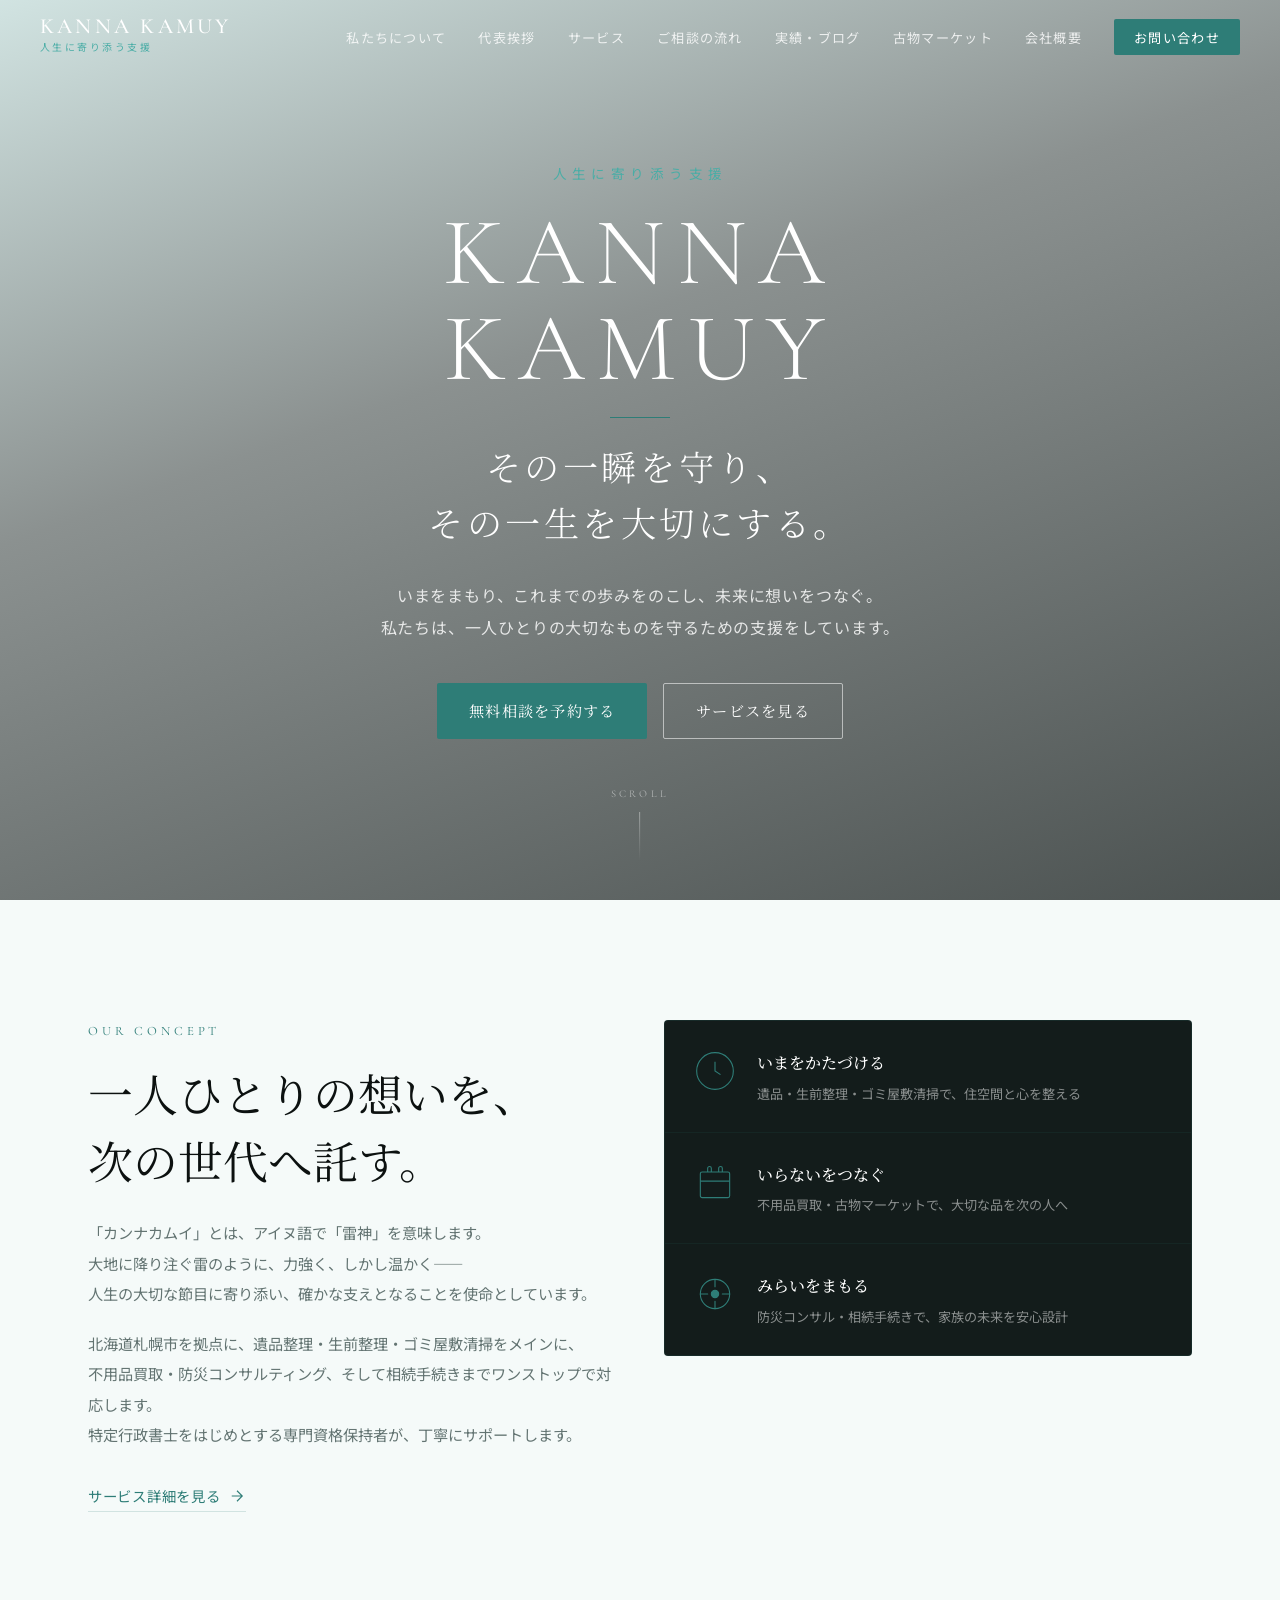
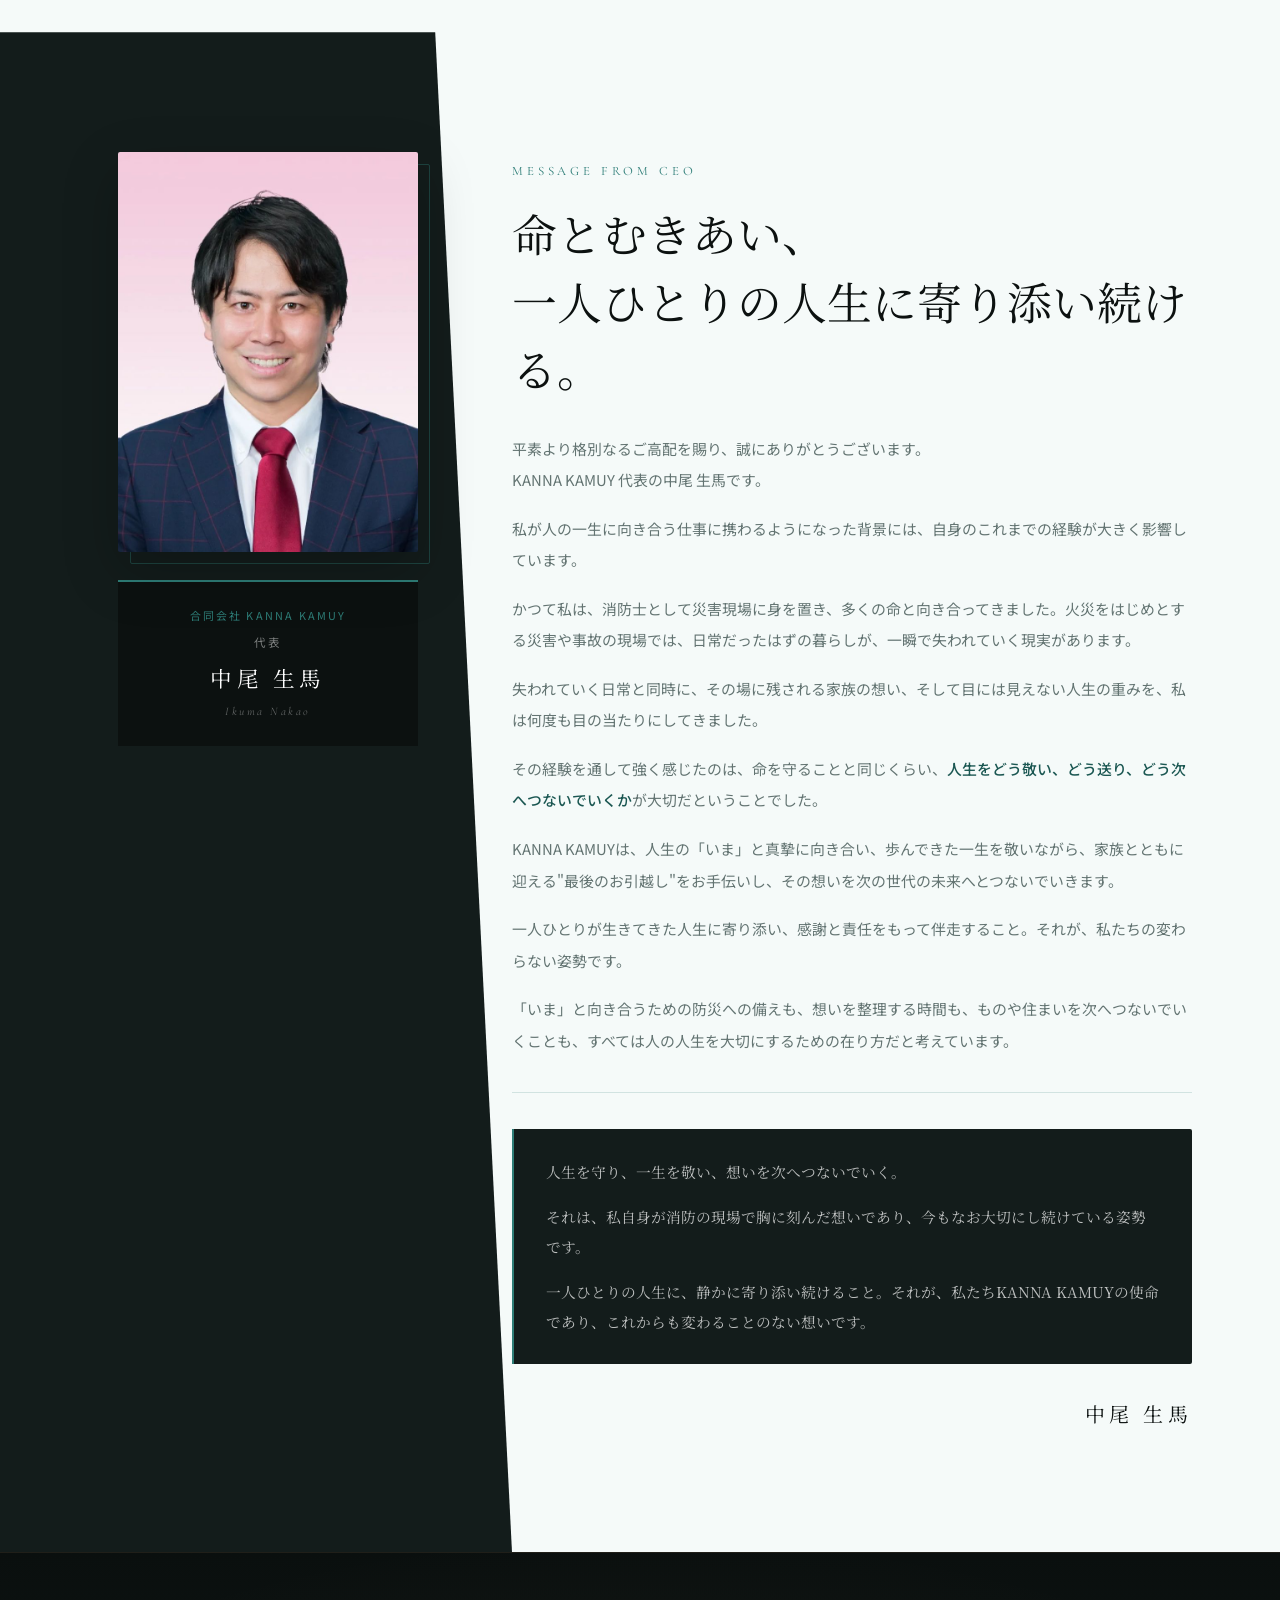
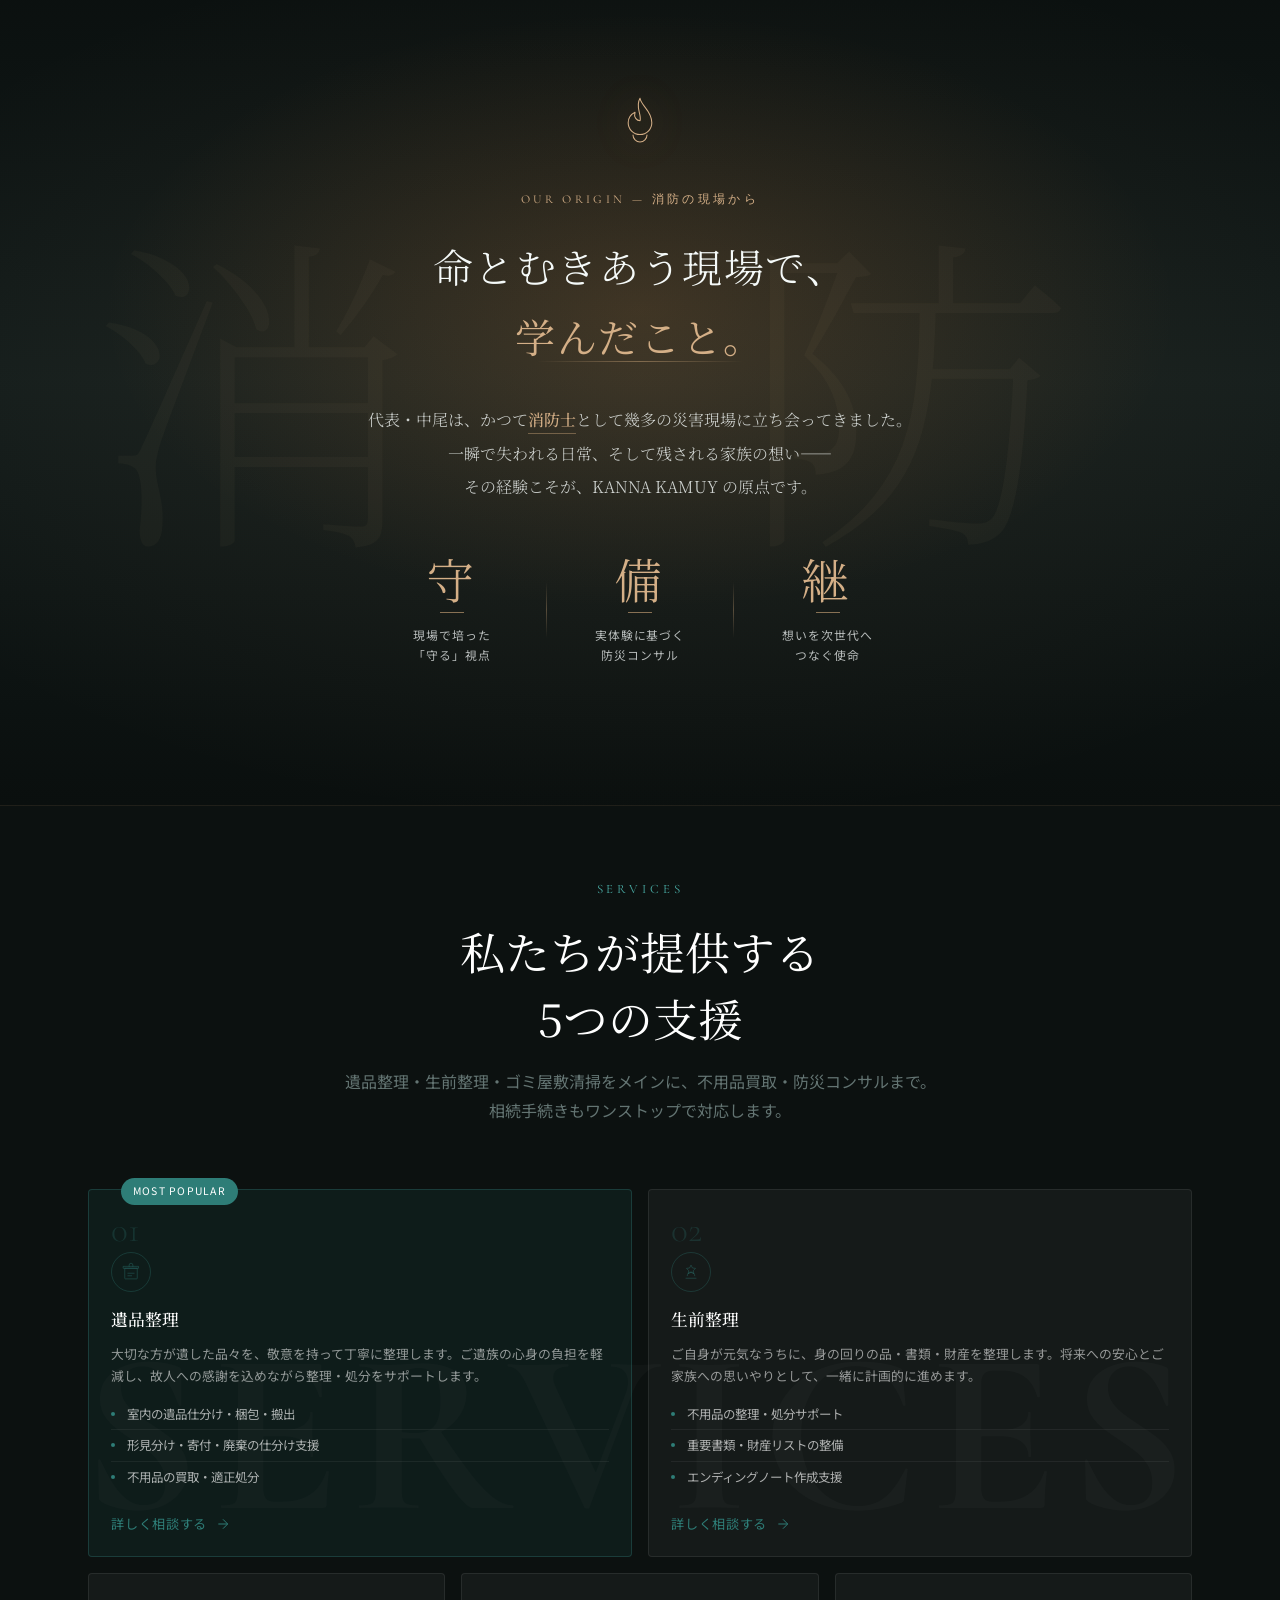
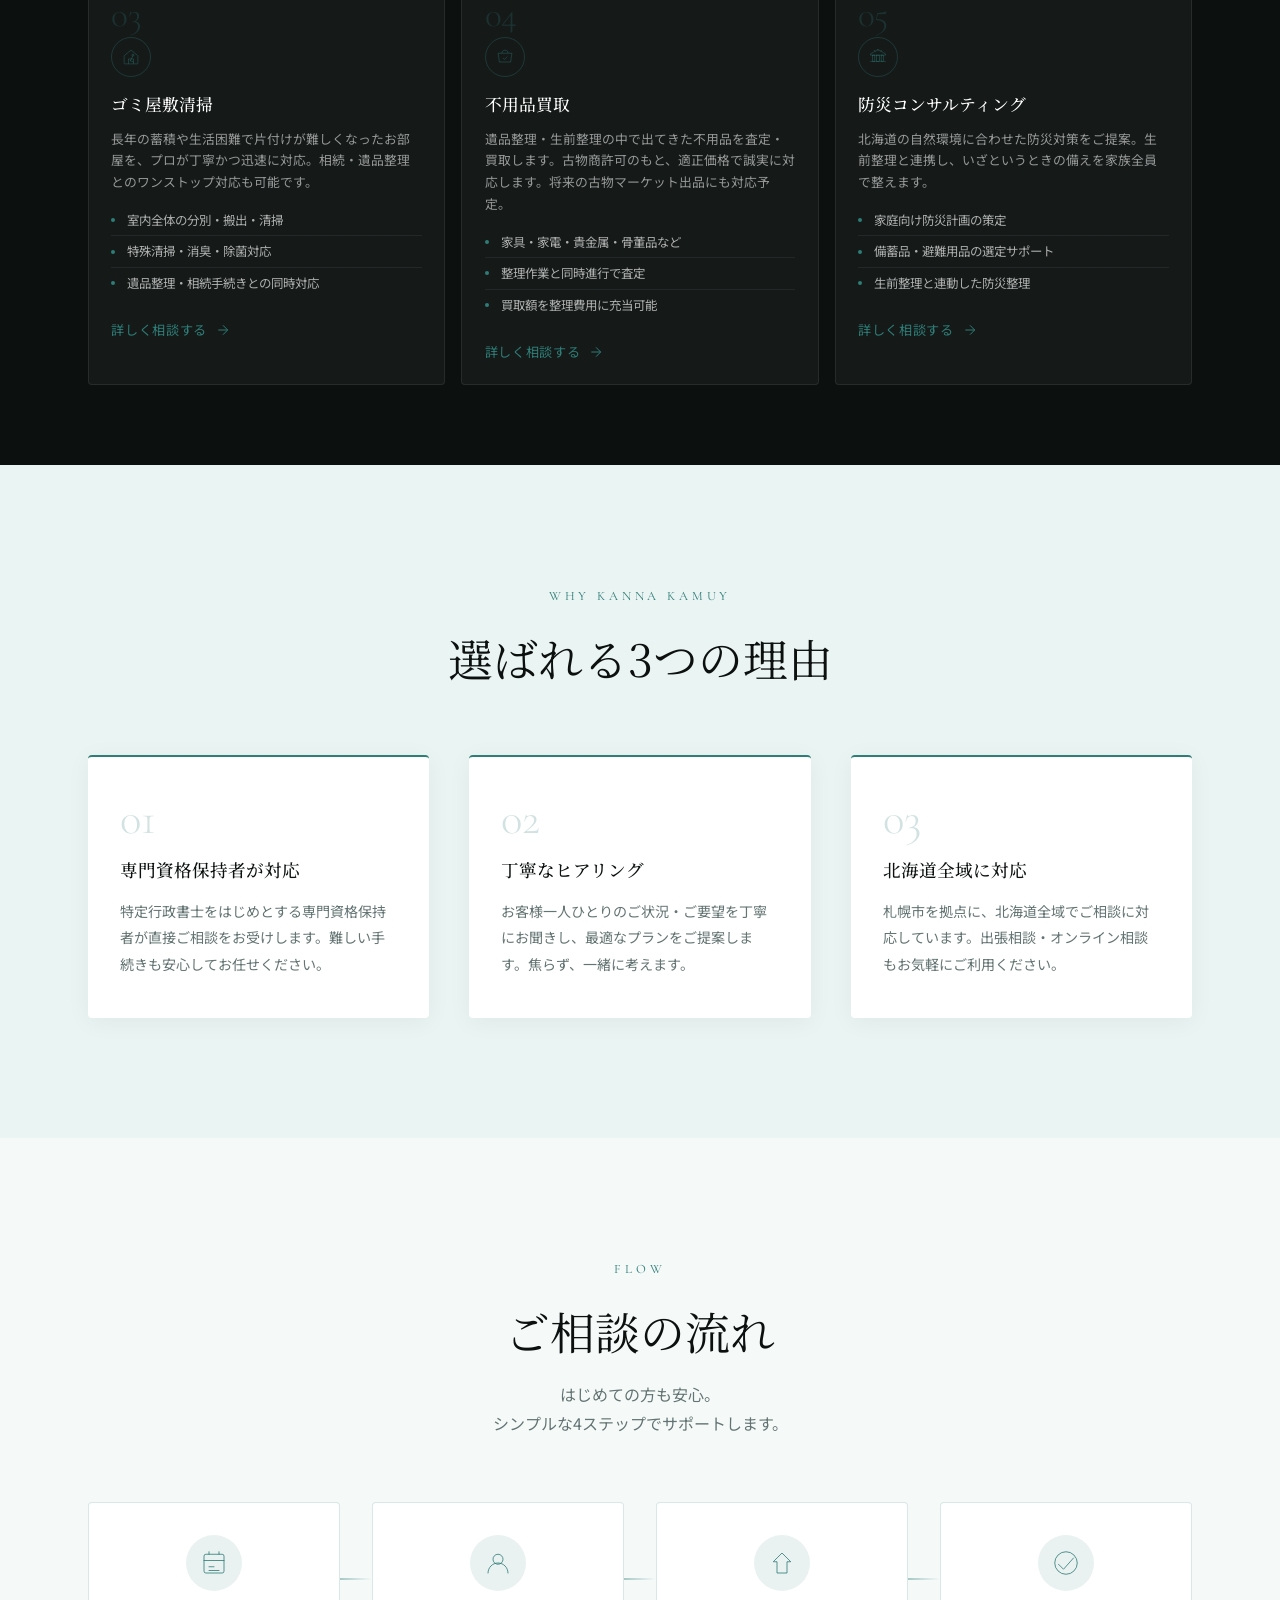
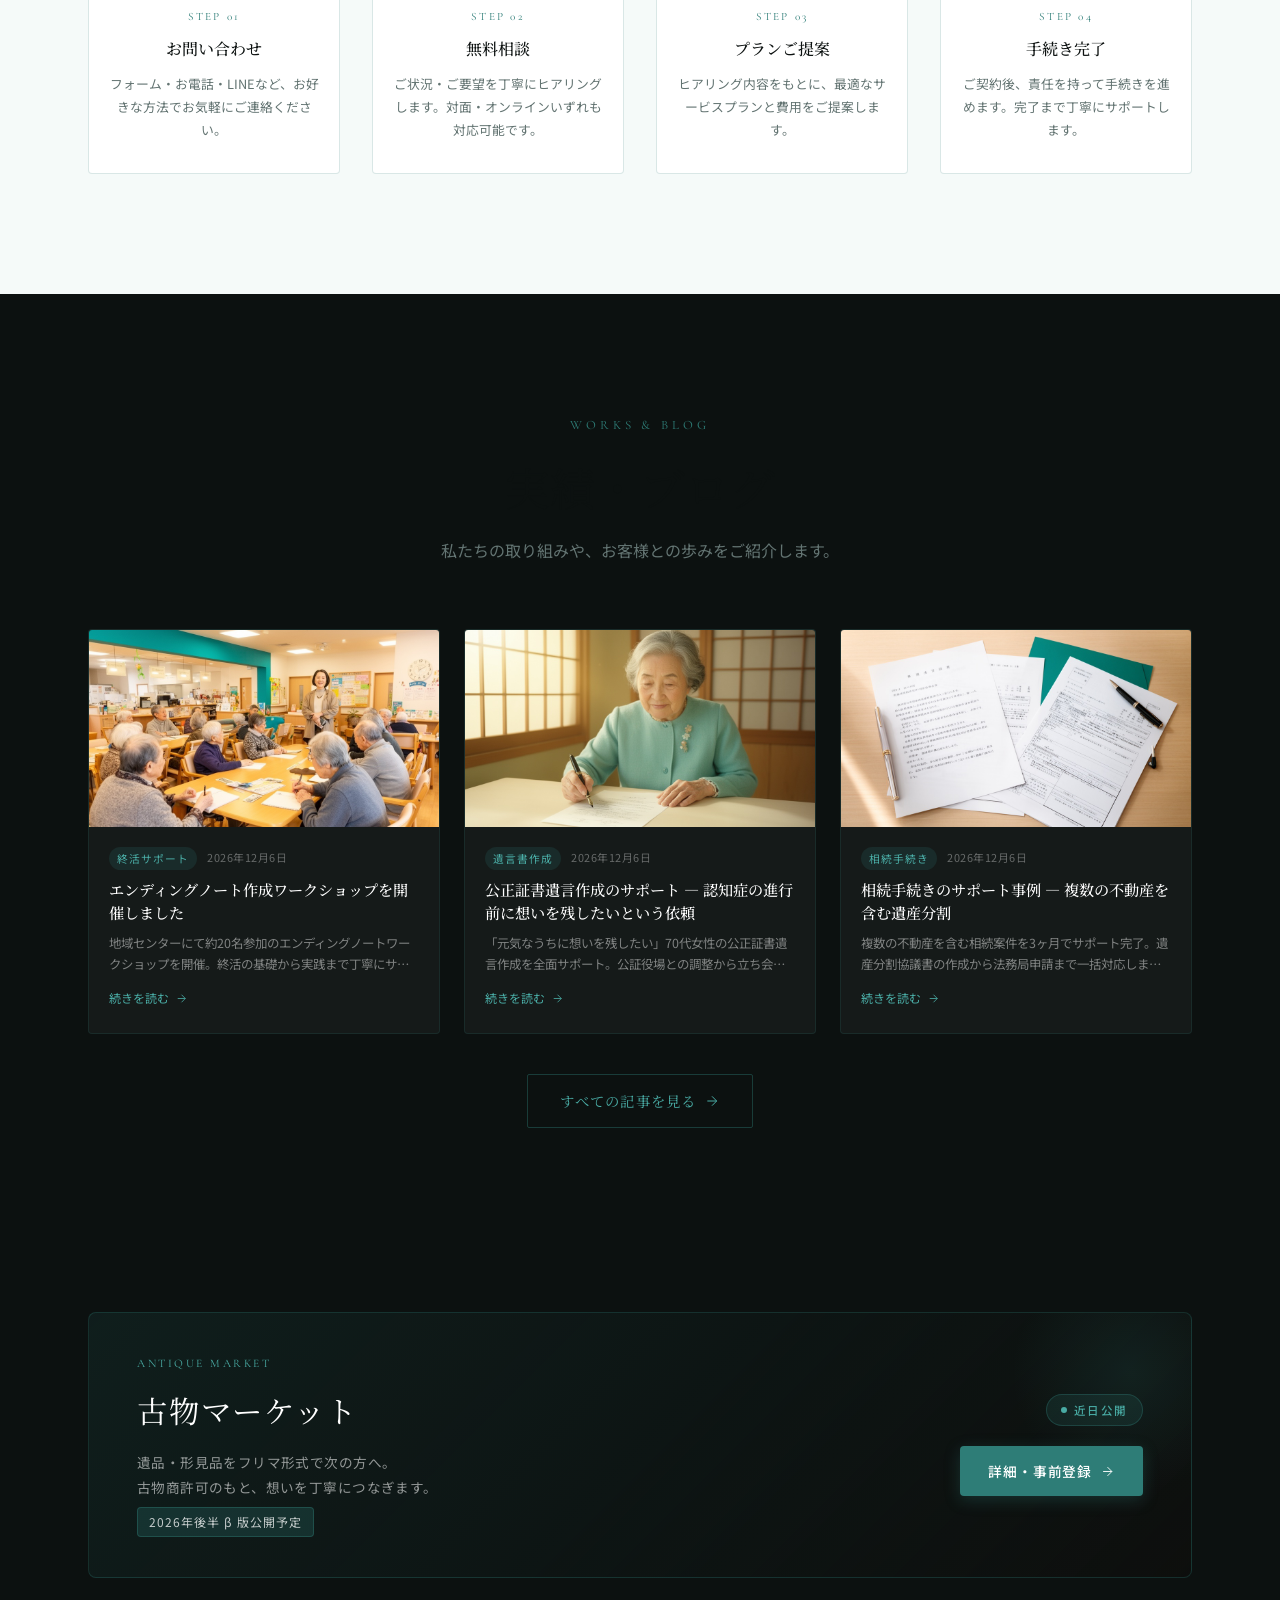
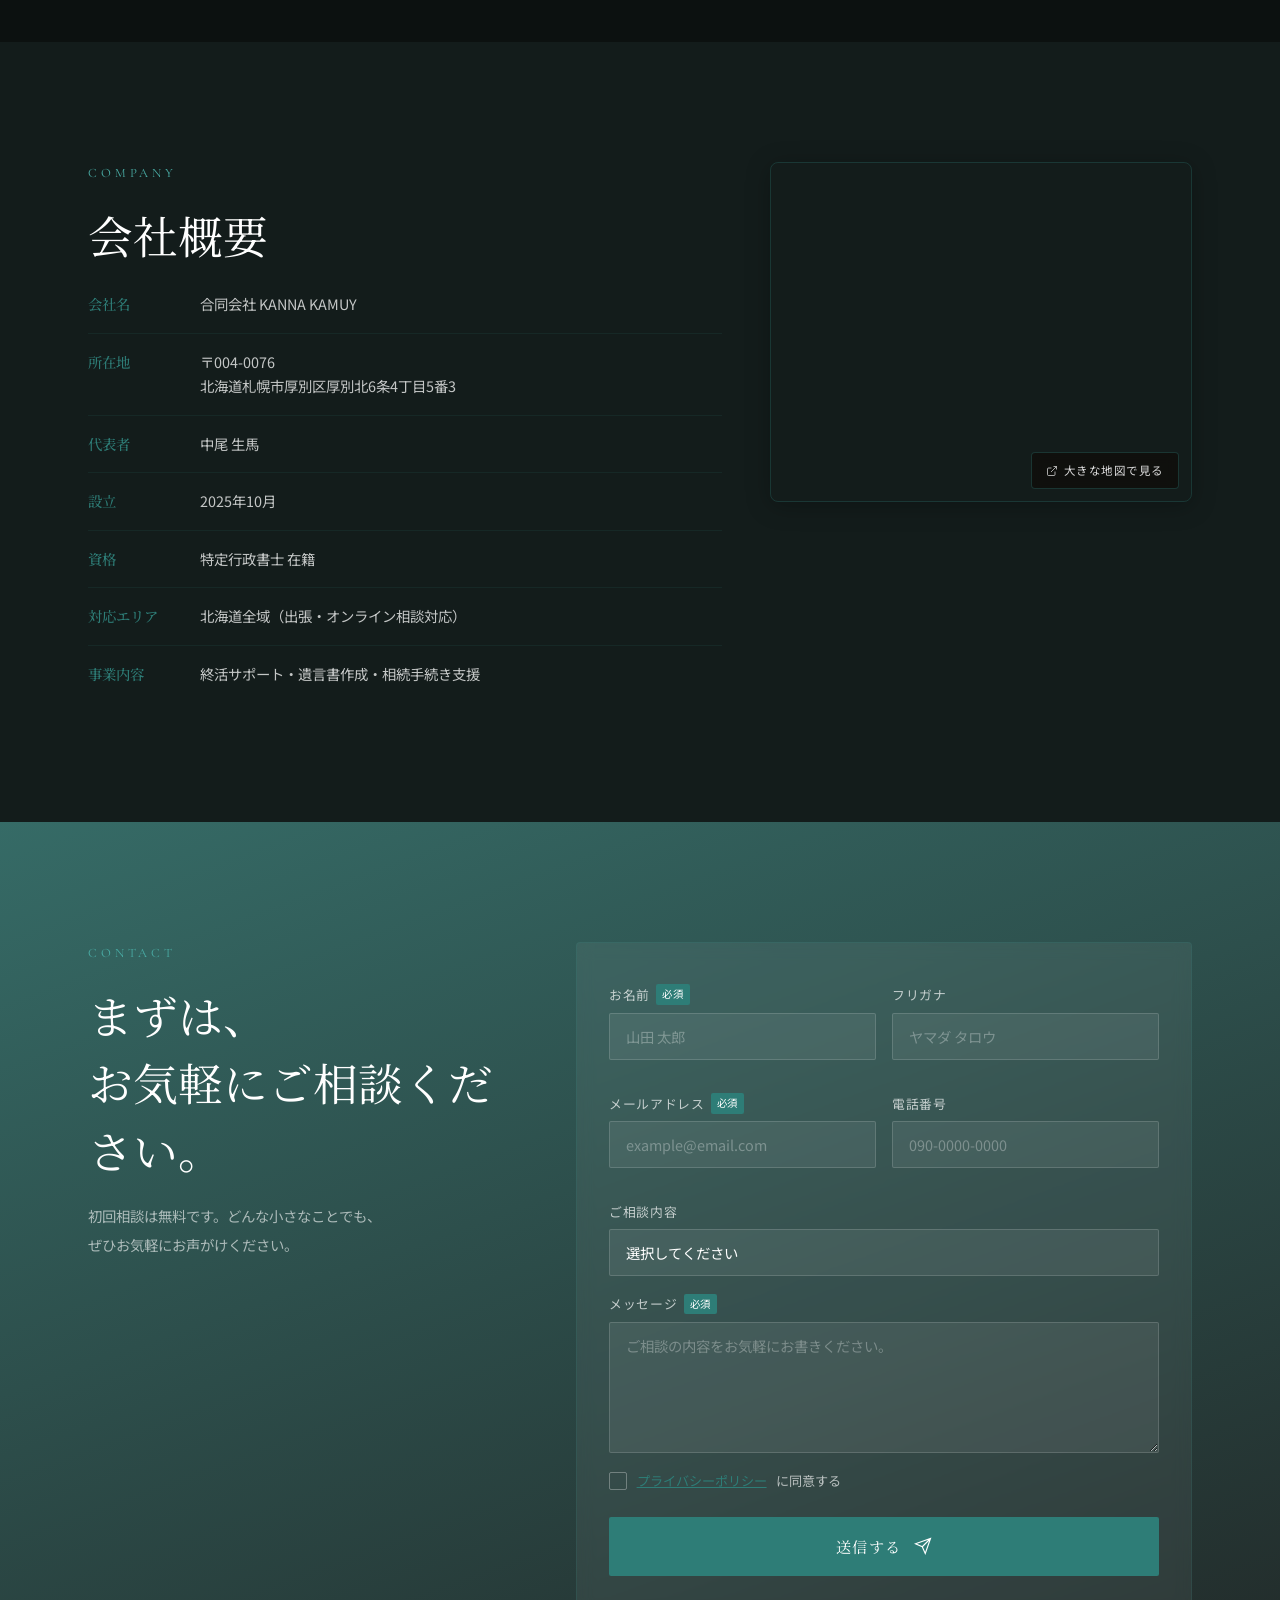
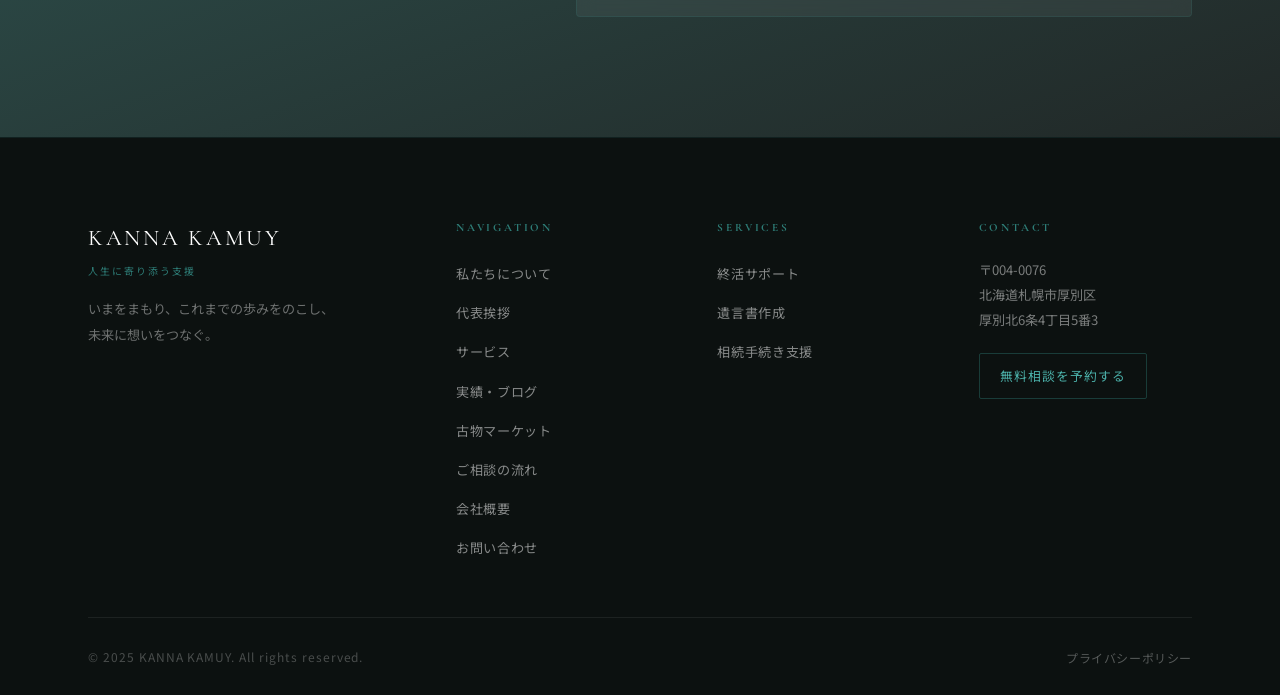
==== commit 9b54631f: "feat: 消防の原点を伝える Origin セクション追加 代表の消防士時代を起点とする KANNA KAMUY の原点を、 CEO メッセージと Services の間に配置したダーク基調の 小セ" ====
--- a/index.html
+++ b/index.html
@@ -213,6 +213,48 @@
     </div>
   </section>
 
+  <!-- ========== ORIGIN (消防) ========== -->
+  <section class="origin" id="origin">
+    <div class="origin-bg" aria-hidden="true"></div>
+    <div class="origin-kanji" aria-hidden="true">消 防</div>
+    <div class="container">
+      <div class="origin-inner">
+        <div class="origin-icon reveal-up" aria-hidden="true">
+          <svg viewBox="0 0 64 80" fill="none" stroke="currentColor" stroke-width="1.2">
+            <path d="M32 6c1.8 9.5 13.5 14 13.5 28a13.5 13.5 0 01-27 0c0-6 3.8-10 7.8-12-1.8 5.8 2 9.6 5.8 9.6 2-7.6-6-15.6-0.1-25.6z" stroke-linejoin="round"/>
+            <path d="M24 48c0 4.4 3.6 8 8 8s8-3.6 8-8" stroke-linecap="round"/>
+          </svg>
+        </div>
+        <p class="section-label origin-label reveal-up delay-1">Our Origin — 消防の現場から</p>
+        <h2 class="origin-title reveal-up delay-2">
+          命とむきあう現場で、<br>
+          <span class="origin-title-em">学んだこと。</span>
+        </h2>
+        <p class="origin-lead reveal-up delay-3">
+          代表・中尾は、かつて<strong>消防士</strong>として幾多の災害現場に立ち会ってきました。<br>
+          一瞬で失われる日常、そして残される家族の想い——<br>
+          その経験こそが、KANNA KAMUY の原点です。
+        </p>
+        <div class="origin-stats reveal-up delay-4">
+          <div class="origin-stat">
+            <span class="origin-stat-kanji">守</span>
+            <span class="origin-stat-label">現場で培った<br>「守る」視点</span>
+          </div>
+          <div class="origin-stat-sep" aria-hidden="true"></div>
+          <div class="origin-stat">
+            <span class="origin-stat-kanji">備</span>
+            <span class="origin-stat-label">実体験に基づく<br>防災コンサル</span>
+          </div>
+          <div class="origin-stat-sep" aria-hidden="true"></div>
+          <div class="origin-stat">
+            <span class="origin-stat-kanji">継</span>
+            <span class="origin-stat-label">想いを次世代へ<br>つなぐ使命</span>
+          </div>
+        </div>
+      </div>
+    </div>
+  </section>
+
   <!-- ========== SERVICES ========== -->
   <section class="services" id="services">
     <div class="services-bg-text" aria-hidden="true">SERVICES</div>
--- a/style.css
+++ b/style.css
@@ -603,7 +603,7 @@
    SERVICES
    ============================================ */
 .services {
-  padding: var(--section-py) 0;
+  padding: 72px 0 80px;
   background: var(--color-dark);
   position: relative;
   overflow: hidden;
@@ -629,8 +629,8 @@
   display: grid;
   /* PC: 上段2枚（50%ずつ）＋下段3枚（33%ずつ）の2+3対称レイアウト */
   grid-template-columns: repeat(6, 1fr);
-  gap: 1.5rem;
-  margin-top: 3rem;
+  gap: 1rem;
+  margin-top: 2rem;
 }
 
 /* 上段：1枚目・2枚目 → 各3列分（50%） */
@@ -646,7 +646,7 @@
   background: rgba(255,255,255,0.04);
   border: 1px solid rgba(255,255,255,0.08);
   border-radius: 4px;
-  padding: 2.5rem 2rem 2rem;
+  padding: 1.4rem 1.4rem 1.2rem;
   position: relative;
   transition: transform 0.35s var(--ease-out), box-shadow 0.35s;
 }
@@ -674,22 +674,22 @@
 
 .service-number {
   font-family: var(--font-display);
-  font-size: 3.5rem;
+  font-size: 2.2rem;
   font-weight: 300;
   color: rgba(46,125,119,0.25);
   line-height: 1;
-  margin-bottom: 0.5rem;
+  margin-bottom: 0.3rem;
   letter-spacing: -0.02em;
 }
 
 .service-icon-wrap {
-  width: 52px; height: 52px;
+  width: 40px; height: 40px;
   border: 1px solid rgba(46,125,119,0.3);
   border-radius: 50%;
   display: flex;
   align-items: center;
   justify-content: center;
-  margin-bottom: 1.25rem;
+  margin-bottom: 0.75rem;
   transition: background 0.3s, border-color 0.3s;
 }
 .service-card:hover .service-icon-wrap {
@@ -697,34 +697,34 @@
   border-color: var(--color-heki);
 }
 .service-icon {
-  width: 28px; height: 28px;
+  width: 20px; height: 20px;
   color: var(--color-heki);
 }
 
 .service-title {
   font-family: var(--font-serif);
-  font-size: 1.2rem;
+  font-size: 1.05rem;
   font-weight: 500;
   color: var(--color-white);
-  margin-bottom: 0.85rem;
+  margin-bottom: 0.55rem;
 }
 
 .service-desc {
-  font-size: 0.85rem;
+  font-size: 0.8rem;
   color: rgba(255,255,255,0.55);
-  line-height: 1.9;
-  margin-bottom: 1.25rem;
+  line-height: 1.7;
+  margin-bottom: 0.75rem;
 }
 
 .service-list {
   list-style: none;
-  margin-bottom: 1.75rem;
+  margin-bottom: 1rem;
 }
 .service-list li {
-  font-size: 0.82rem;
+  font-size: 0.78rem;
   color: rgba(255,255,255,0.65);
-  padding: 0.4rem 0;
-  padding-left: 1.1rem;
+  padding: 0.25rem 0;
+  padding-left: 1rem;
   position: relative;
   border-bottom: 1px solid rgba(255,255,255,0.06);
 }
@@ -1627,7 +1627,7 @@
   .blog-section-grid { grid-template-columns: 1fr; }
   .ec-banner { padding: 1.5rem; }
   .ec-banner-title { font-size: 1.3rem; }
-  .service-card  { padding: 2rem 1.5rem; }
+  .service-card  { padding: 1.2rem 1.2rem 1rem; }
 
   /* Features */
   .features-grid { grid-template-columns: 1fr; }
@@ -1683,3 +1683,177 @@
   .concept-card-item { padding: 1.25rem; }
   .service-number { font-size: 2.5rem; }
 }
+
+/* ============================================
+   ORIGIN (消防) — Firefighter heritage section
+   ============================================ */
+.origin {
+  position: relative;
+  padding: clamp(80px, 12vw, 140px) 0;
+  background:
+    linear-gradient(180deg, #0A0F0E 0%, #131C1B 50%, #0A0F0E 100%);
+  color: var(--color-bg);
+  overflow: hidden;
+  isolation: isolate;
+  border-top: 1px solid rgba(184, 150, 110, 0.12);
+  border-bottom: 1px solid rgba(184, 150, 110, 0.12);
+}
+.origin-bg {
+  position: absolute;
+  inset: 0;
+  background:
+    radial-gradient(ellipse 60% 50% at 50% 42%, rgba(230, 140, 60, 0.16), transparent 70%),
+    radial-gradient(ellipse 90% 70% at 50% 50%, rgba(184, 150, 110, 0.10), transparent 75%);
+  z-index: -1;
+  pointer-events: none;
+  animation: originGlow 8s ease-in-out infinite alternate;
+}
+@keyframes originGlow {
+  0%   { opacity: 0.75; transform: scale(1); }
+  100% { opacity: 1;    transform: scale(1.06); }
+}
+.origin-kanji {
+  position: absolute;
+  top: 50%;
+  left: 50%;
+  transform: translate(-50%, -50%);
+  font-family: var(--font-serif);
+  font-size: clamp(10rem, 26vw, 22rem);
+  font-weight: 200;
+  color: rgba(184, 150, 110, 0.045);
+  letter-spacing: 0.35em;
+  white-space: nowrap;
+  z-index: 0;
+  pointer-events: none;
+  user-select: none;
+  line-height: 1;
+}
+
+.origin-inner {
+  position: relative;
+  z-index: 1;
+  max-width: 820px;
+  margin-inline: auto;
+  text-align: center;
+  padding-inline: 1rem;
+}
+
+.origin-icon {
+  width: 56px;
+  height: 70px;
+  margin: 0 auto 1.6rem;
+  color: var(--color-gold-light);
+  filter: drop-shadow(0 0 20px rgba(230, 140, 60, 0.45));
+  animation: originFlameFlicker 3.2s ease-in-out infinite alternate;
+}
+.origin-icon svg { width: 100%; height: 100%; }
+@keyframes originFlameFlicker {
+  0%, 100% { transform: translateY(0)   scale(1);    filter: drop-shadow(0 0 20px rgba(230, 140, 60, 0.45)); }
+  50%      { transform: translateY(-2px) scale(1.03); filter: drop-shadow(0 0 26px rgba(230, 140, 60, 0.62)); }
+}
+
+.origin-label {
+  color: var(--color-gold-light) !important;
+  margin-bottom: 1.3rem;
+  font-size: 0.75rem;
+  letter-spacing: 0.28em;
+}
+
+.origin-title {
+  font-family: var(--font-serif);
+  font-size: clamp(1.75rem, 3.4vw, 2.5rem);
+  font-weight: 300;
+  line-height: 1.75;
+  color: #F5FAF9;
+  margin-bottom: 2rem;
+  letter-spacing: 0.04em;
+}
+.origin-title-em {
+  color: var(--color-gold-light);
+  font-weight: 400;
+  position: relative;
+  padding: 0 0.1em;
+}
+.origin-title-em::after {
+  content: "";
+  position: absolute;
+  left: 10%;
+  right: 10%;
+  bottom: 0.05em;
+  height: 1px;
+  background: linear-gradient(90deg, transparent, rgba(184, 150, 110, 0.55), transparent);
+}
+
+.origin-lead {
+  font-family: var(--font-serif);
+  font-size: clamp(0.95rem, 1.25vw, 1.05rem);
+  line-height: 2.1;
+  color: rgba(245, 250, 249, 0.8);
+  margin-bottom: 3.2rem;
+  font-weight: 300;
+}
+.origin-lead strong {
+  color: var(--color-gold-light);
+  font-weight: 500;
+  border-bottom: 1px solid rgba(184, 150, 110, 0.5);
+  padding-bottom: 2px;
+}
+
+.origin-stats {
+  display: flex;
+  justify-content: center;
+  align-items: center;
+  gap: clamp(1rem, 3vw, 2.8rem);
+  flex-wrap: wrap;
+}
+.origin-stat {
+  display: flex;
+  flex-direction: column;
+  align-items: center;
+  gap: 0.75rem;
+  min-width: 110px;
+}
+.origin-stat-kanji {
+  font-family: var(--font-serif);
+  font-size: clamp(2.2rem, 4.2vw, 3rem);
+  font-weight: 300;
+  color: var(--color-gold-light);
+  line-height: 1;
+  letter-spacing: 0.1em;
+  position: relative;
+  padding-bottom: 0.6rem;
+}
+.origin-stat-kanji::after {
+  content: "";
+  position: absolute;
+  left: 50%;
+  bottom: 0;
+  width: 24px;
+  height: 1px;
+  background: var(--color-gold);
+  transform: translateX(-50%);
+  opacity: 0.7;
+}
+.origin-stat-label {
+  font-size: 0.74rem;
+  color: rgba(245, 250, 249, 0.72);
+  letter-spacing: 0.08em;
+  line-height: 1.7;
+}
+.origin-stat-sep {
+  width: 1px;
+  height: 56px;
+  background: linear-gradient(180deg, transparent, rgba(184, 150, 110, 0.4), transparent);
+}
+
+@media (max-width: 768px) {
+  .origin {
+    padding: 72px 0;
+  }
+  .origin-title { line-height: 1.8; }
+  .origin-lead br { display: none; }
+  .origin-stats {
+    gap: 1.25rem 2rem;
+  }
+  .origin-stat-sep { display: none; }
+}
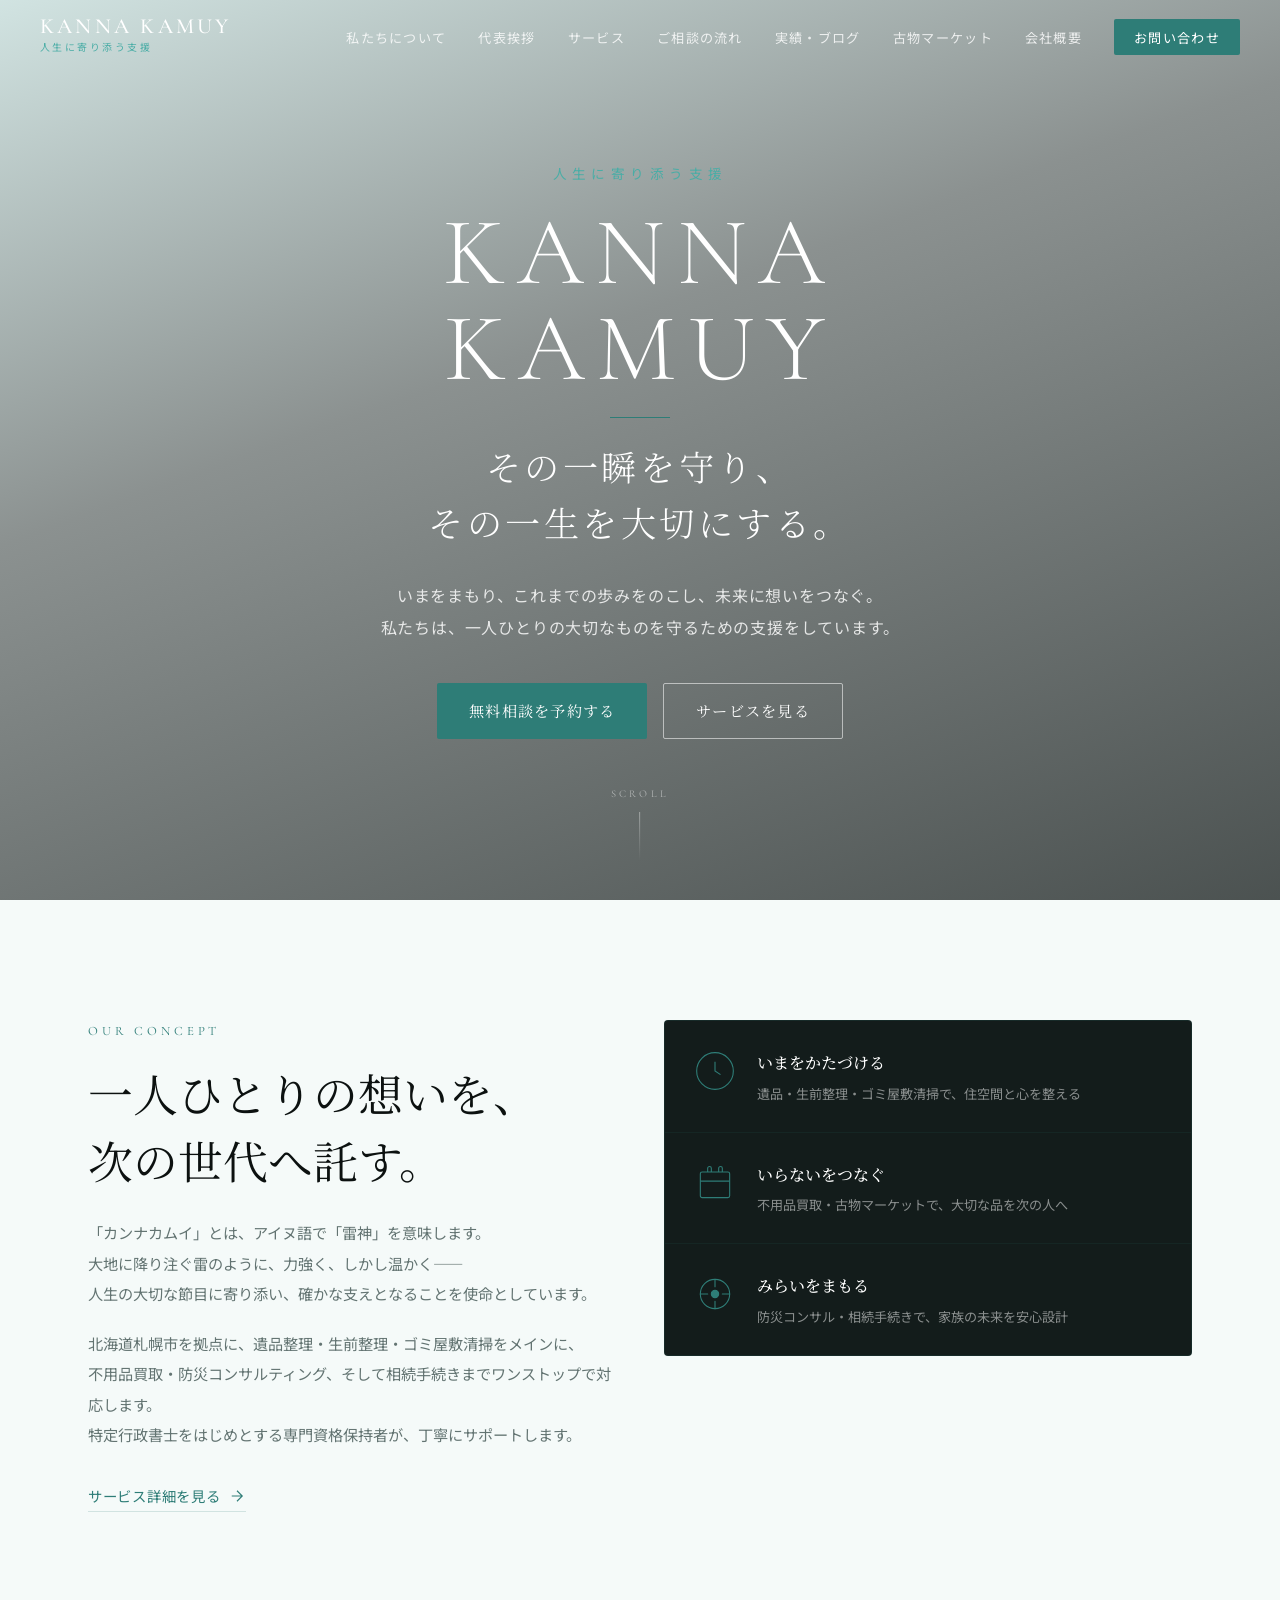
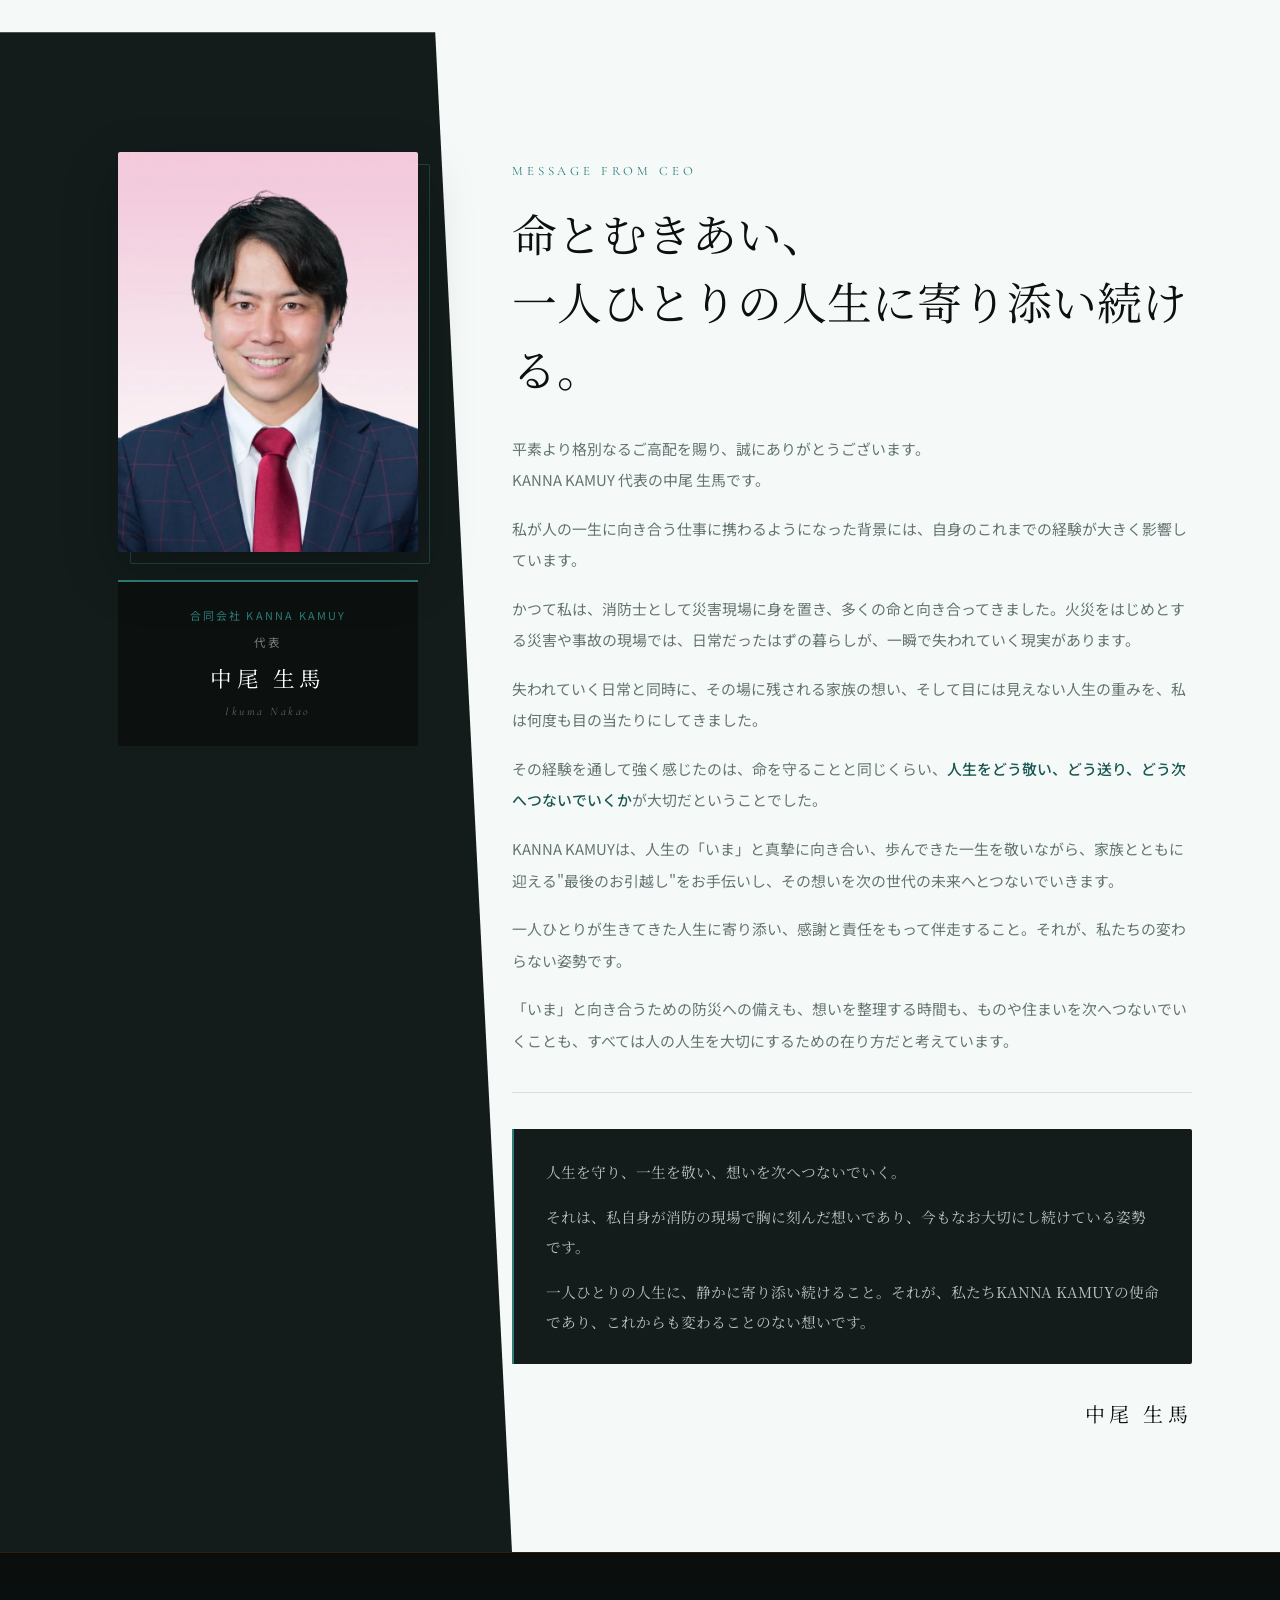
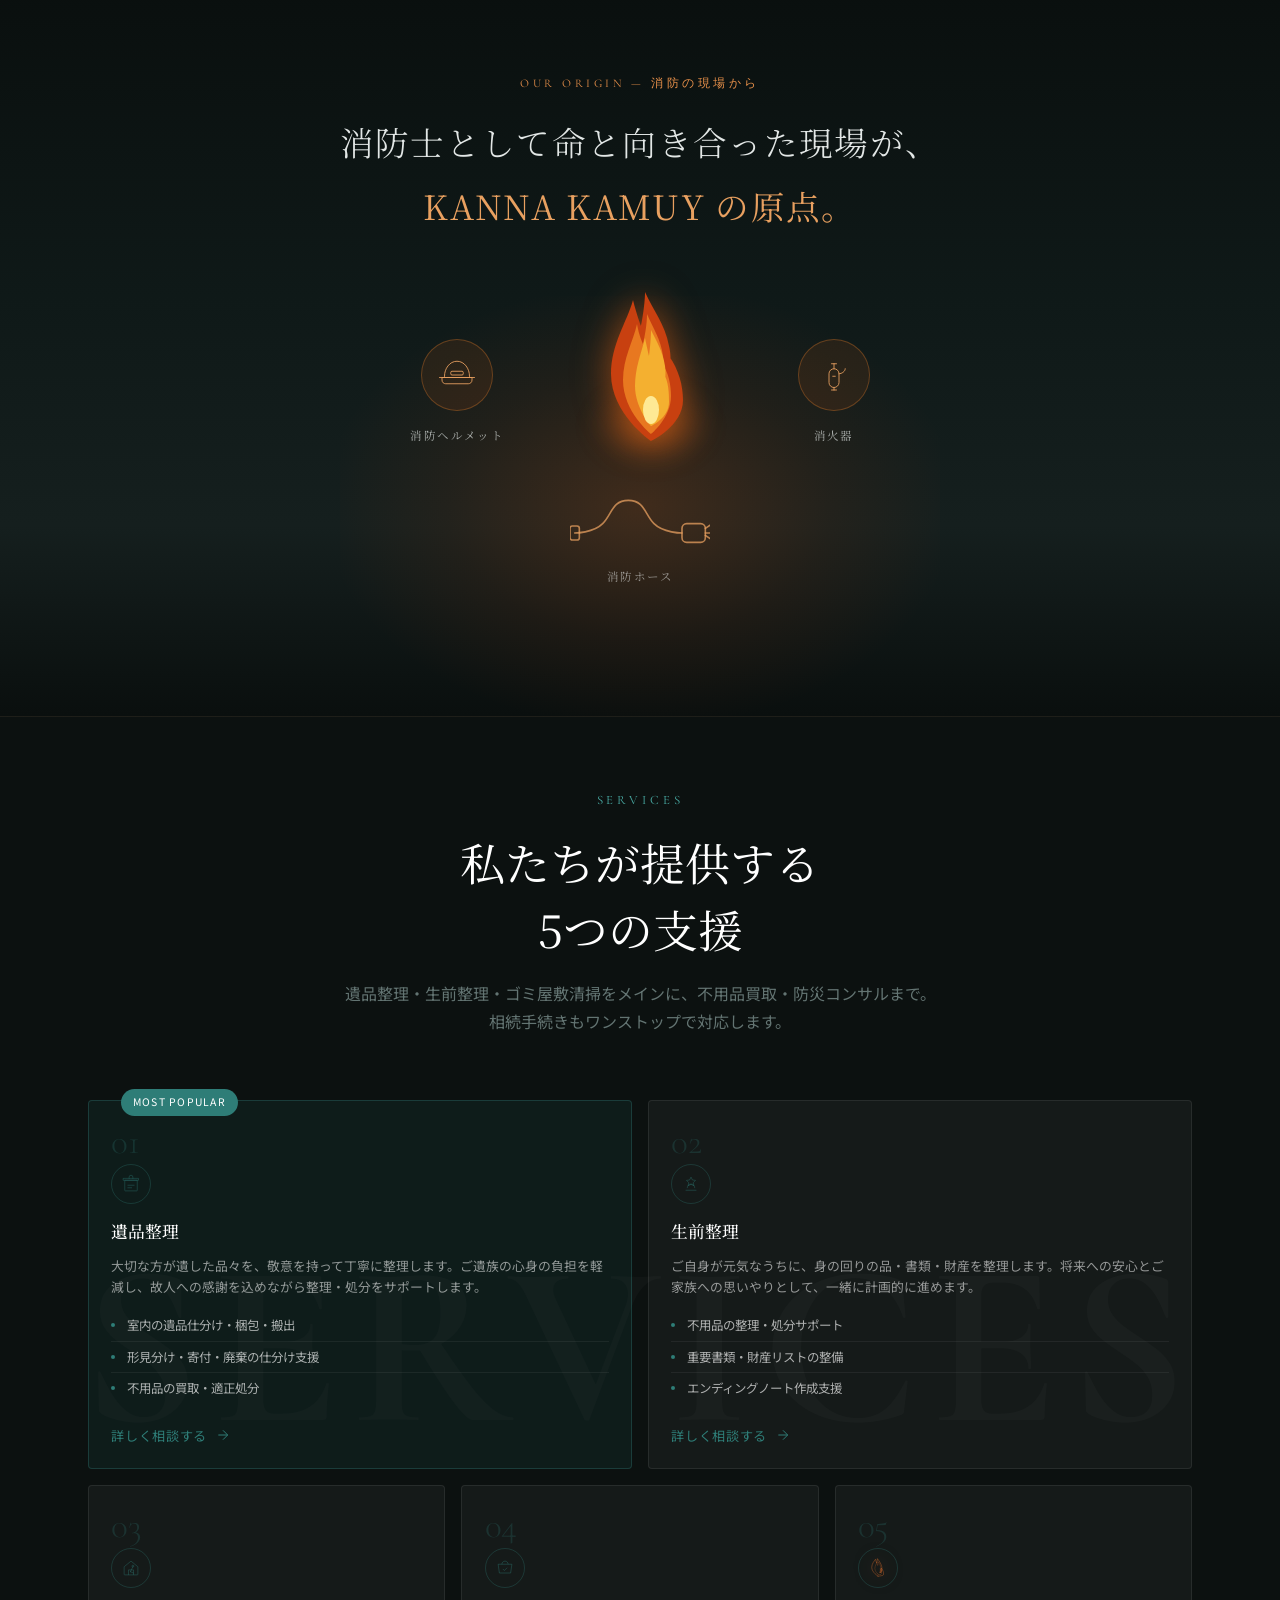
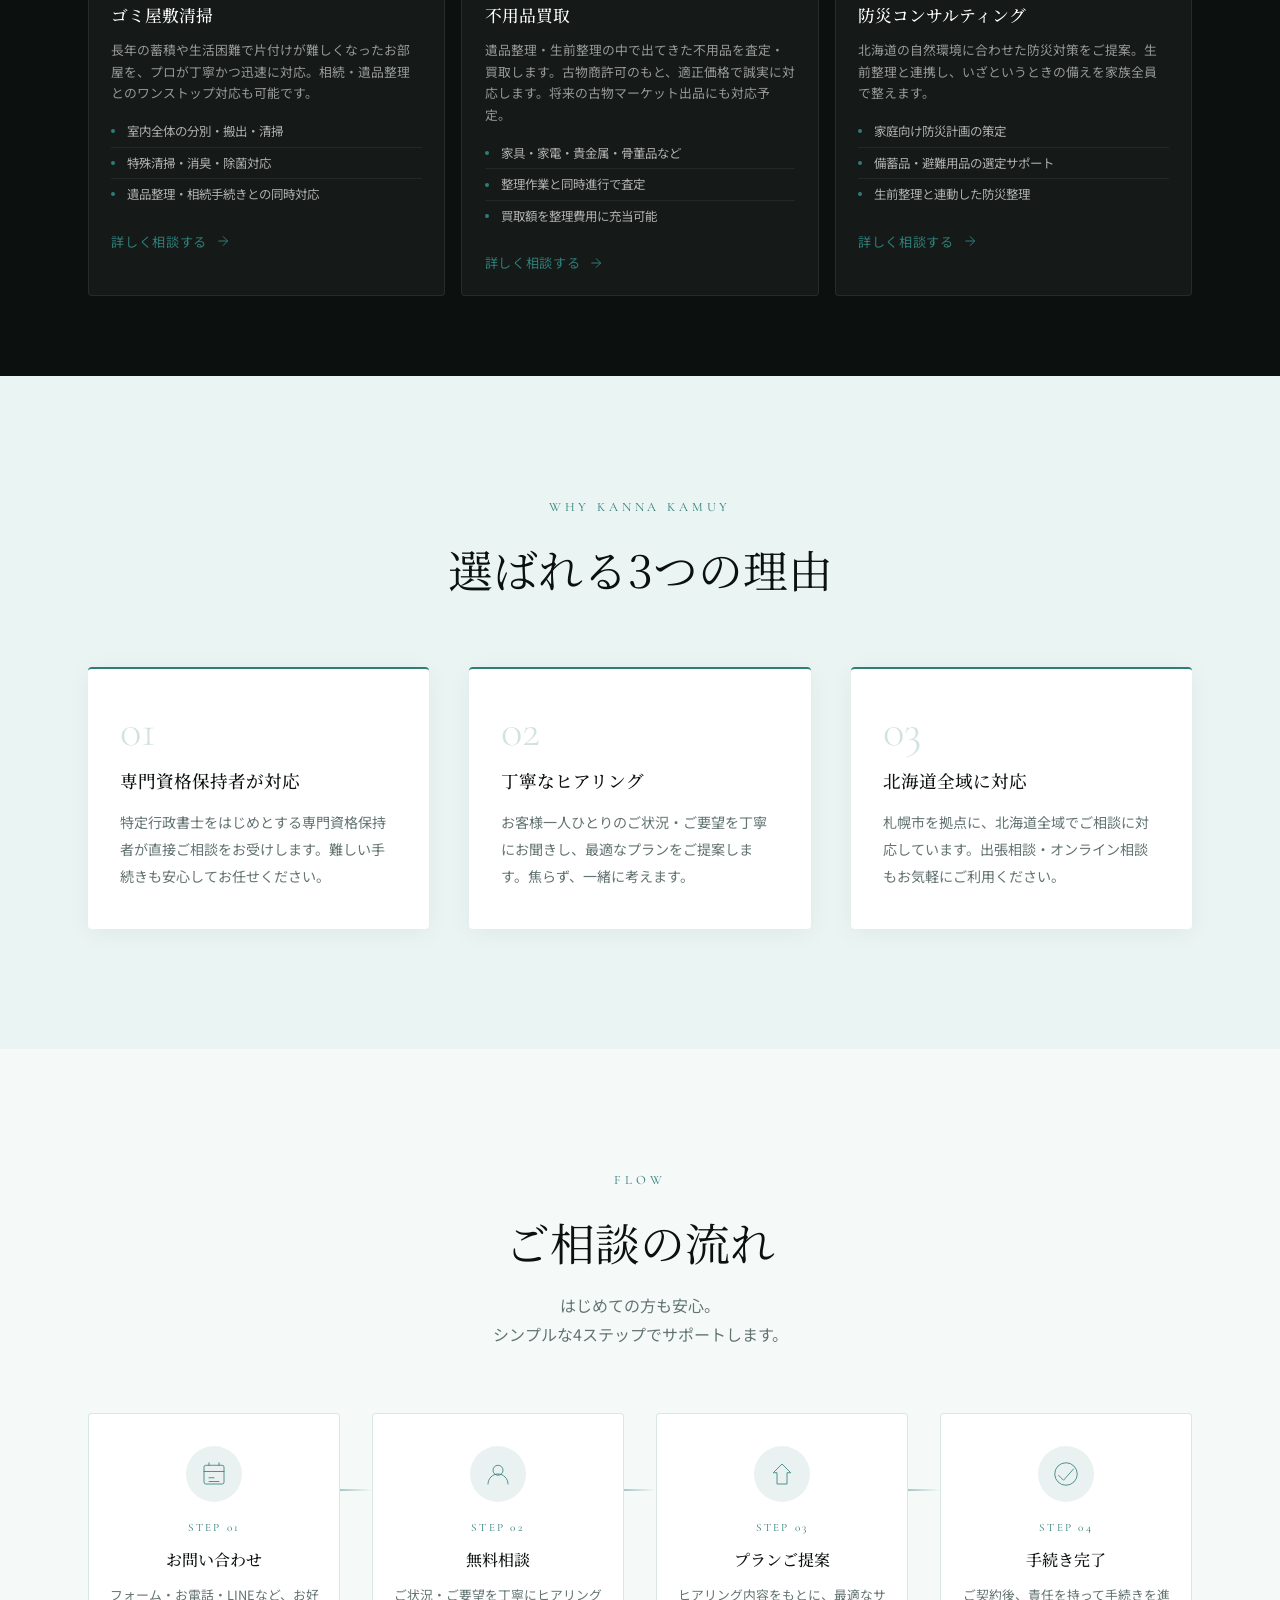
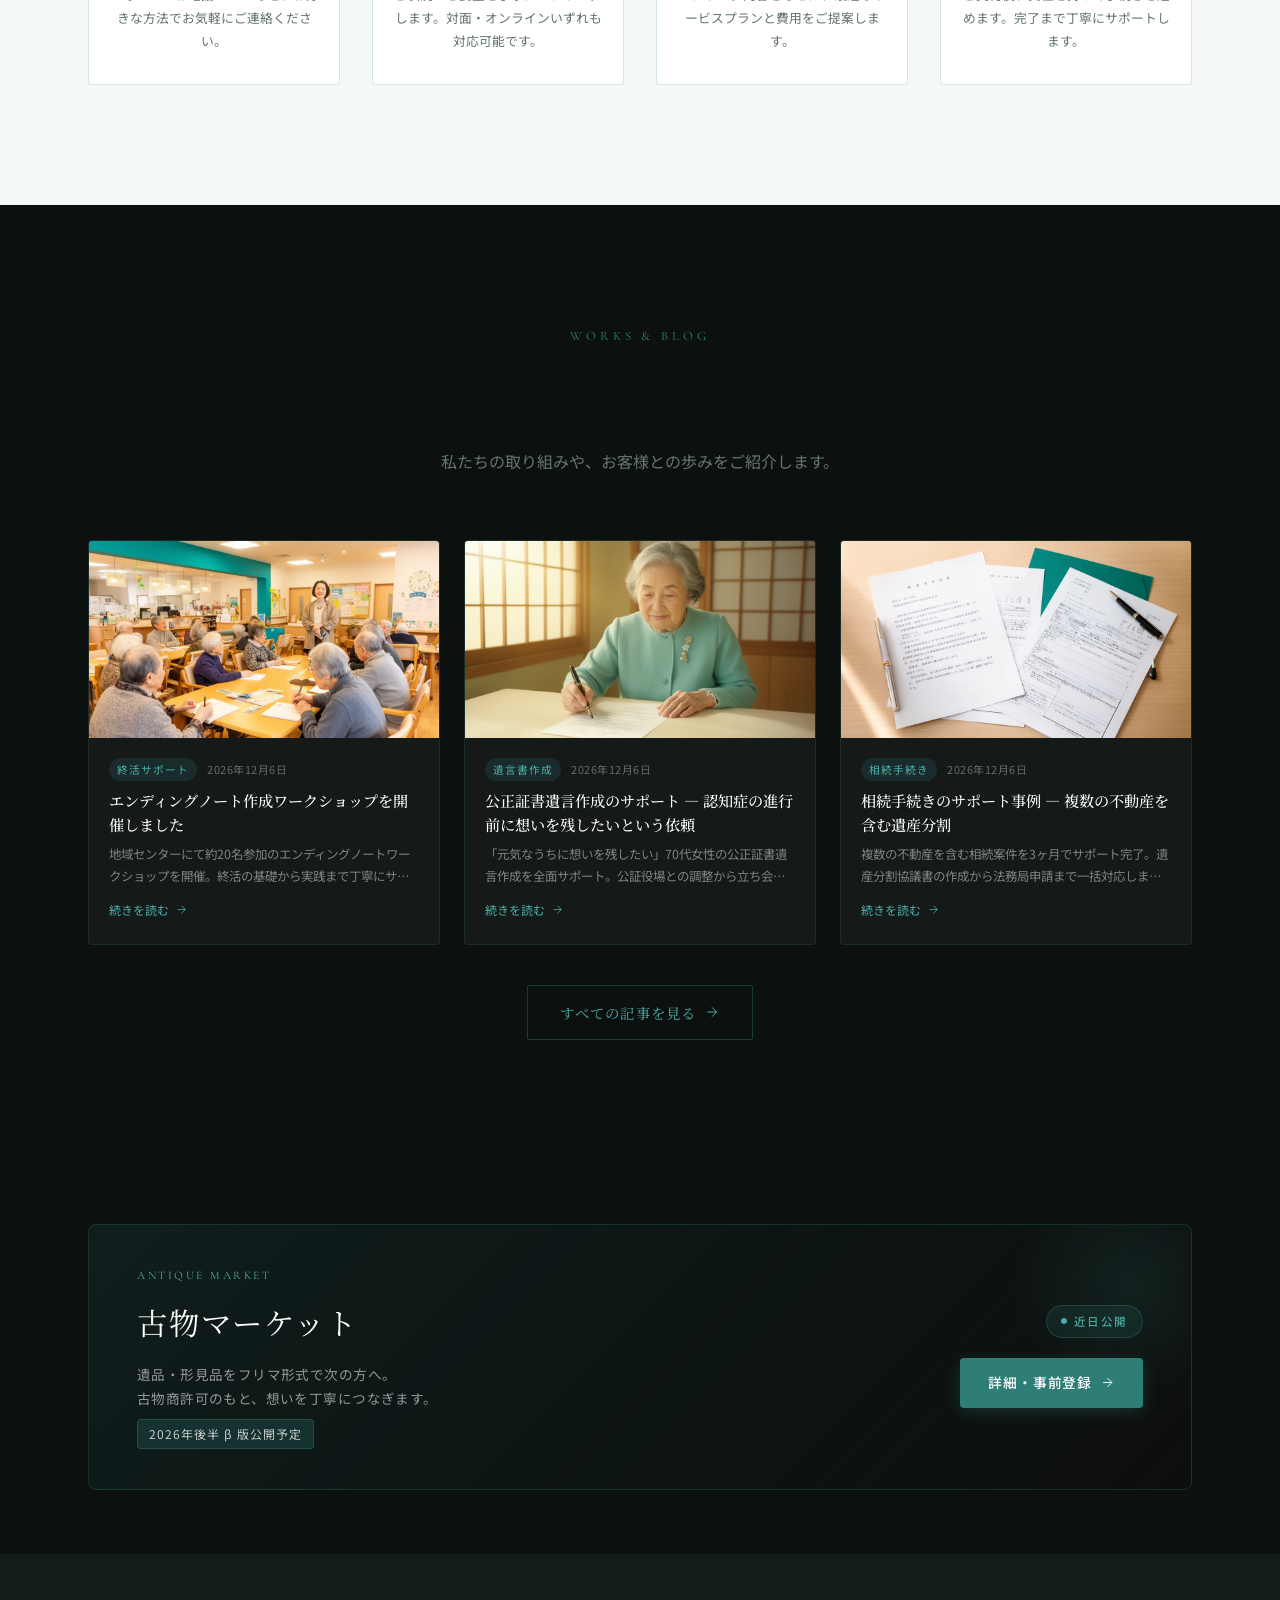
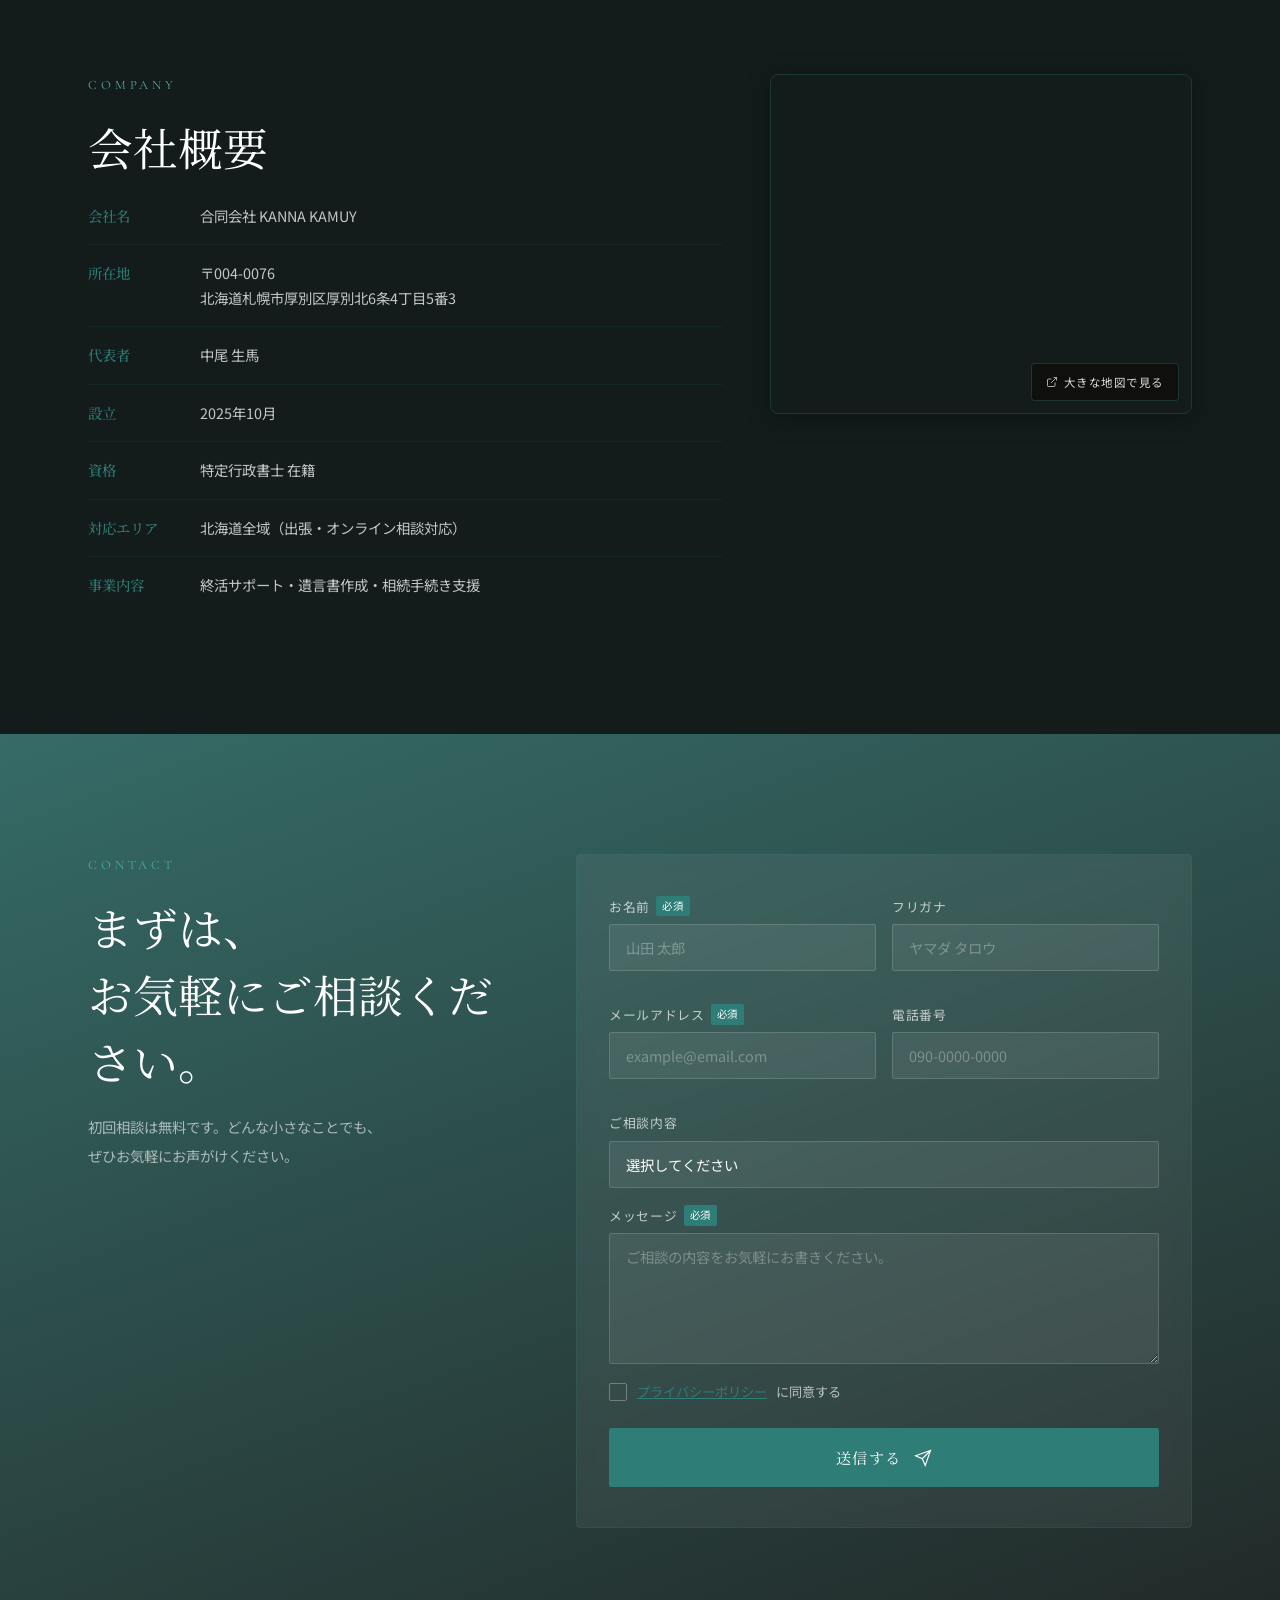
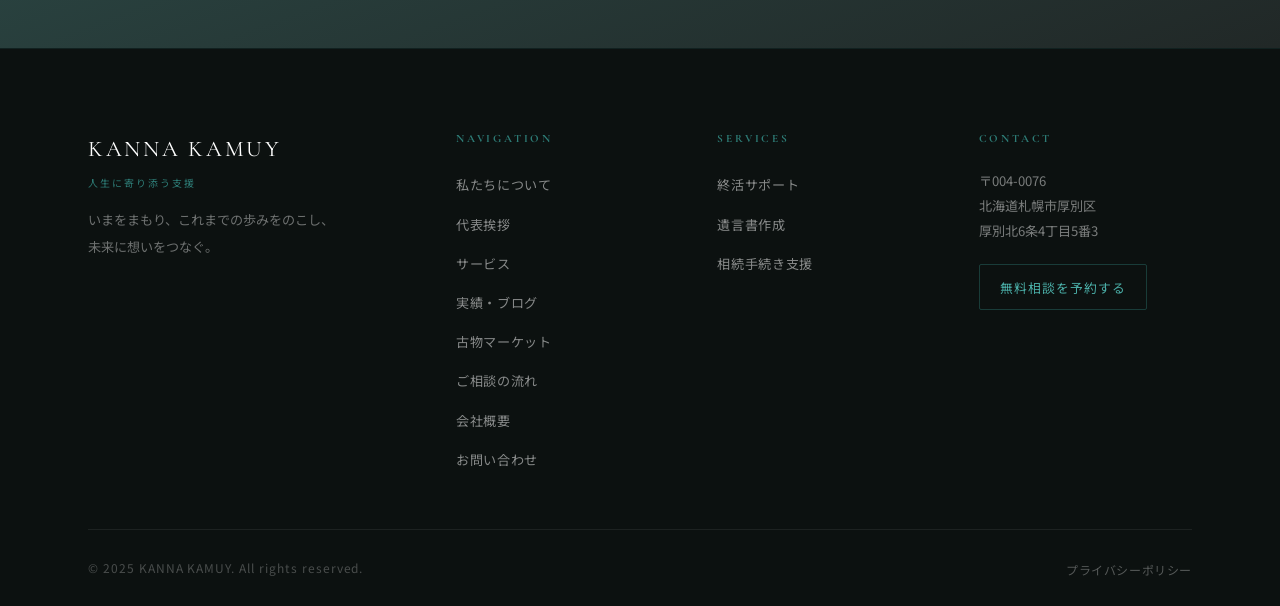
==== commit 2605b2b4: "feat: 消防ビジュアル要素を追加（炎・火の粉・消防アイコン） - Origin セクションをビジュアル中心にリデザイン   - アニメーション付き3層炎SVGイラスト（外炎/中炎/コア/核）   " ====
--- a/index.html
+++ b/index.html
@@ -63,6 +63,12 @@
     </video>
 
     <div class="hero-overlay"></div>
+    <!-- ヒーロー火の粉 -->
+    <div class="hero-embers" aria-hidden="true">
+      <span class="h-ember"></span><span class="h-ember"></span><span class="h-ember"></span>
+      <span class="h-ember"></span><span class="h-ember"></span><span class="h-ember"></span>
+      <span class="h-ember"></span><span class="h-ember"></span>
+    </div>
 
     <div class="hero-content">
       <p class="hero-eyebrow reveal-up">人生に寄り添う支援</p>
@@ -215,42 +221,114 @@
 
   <!-- ========== ORIGIN (消防) ========== -->
   <section class="origin" id="origin">
-    <div class="origin-bg" aria-hidden="true"></div>
-    <div class="origin-kanji" aria-hidden="true">消 防</div>
+    <!-- 火の粉エフェクト -->
+    <div class="origin-embers" aria-hidden="true">
+      <span class="ember"></span><span class="ember"></span><span class="ember"></span>
+      <span class="ember"></span><span class="ember"></span><span class="ember"></span>
+      <span class="ember"></span><span class="ember"></span><span class="ember"></span>
+      <span class="ember"></span><span class="ember"></span><span class="ember"></span>
+      <span class="ember"></span><span class="ember"></span><span class="ember"></span>
+    </div>
     <div class="container">
       <div class="origin-inner">
-        <div class="origin-icon reveal-up" aria-hidden="true">
-          <svg viewBox="0 0 64 80" fill="none" stroke="currentColor" stroke-width="1.2">
-            <path d="M32 6c1.8 9.5 13.5 14 13.5 28a13.5 13.5 0 01-27 0c0-6 3.8-10 7.8-12-1.8 5.8 2 9.6 5.8 9.6 2-7.6-6-15.6-0.1-25.6z" stroke-linejoin="round"/>
-            <path d="M24 48c0 4.4 3.6 8 8 8s8-3.6 8-8" stroke-linecap="round"/>
-          </svg>
-        </div>
-        <p class="section-label origin-label reveal-up delay-1">Our Origin — 消防の現場から</p>
-        <h2 class="origin-title reveal-up delay-2">
-          命とむきあう現場で、<br>
-          <span class="origin-title-em">学んだこと。</span>
+        <p class="section-label origin-label reveal-up">Our Origin — 消防の現場から</p>
+        <h2 class="origin-title reveal-up delay-1">
+          消防士として命と向き合った現場が、<br>
+          <span class="origin-title-em">KANNA KAMUY の原点。</span>
         </h2>
-        <p class="origin-lead reveal-up delay-3">
-          代表・中尾は、かつて<strong>消防士</strong>として幾多の災害現場に立ち会ってきました。<br>
-          一瞬で失われる日常、そして残される家族の想い——<br>
-          その経験こそが、KANNA KAMUY の原点です。
-        </p>
-        <div class="origin-stats reveal-up delay-4">
-          <div class="origin-stat">
-            <span class="origin-stat-kanji">守</span>
-            <span class="origin-stat-label">現場で培った<br>「守る」視点</span>
-          </div>
-          <div class="origin-stat-sep" aria-hidden="true"></div>
-          <div class="origin-stat">
-            <span class="origin-stat-kanji">備</span>
-            <span class="origin-stat-label">実体験に基づく<br>防災コンサル</span>
-          </div>
-          <div class="origin-stat-sep" aria-hidden="true"></div>
-          <div class="origin-stat">
-            <span class="origin-stat-kanji">継</span>
-            <span class="origin-stat-label">想いを次世代へ<br>つなぐ使命</span>
-          </div>
-        </div>
+
+        <!-- 炎イラスト＋消防アイコン -->
+        <div class="origin-visual reveal-up delay-2">
+
+          <!-- 左：消防ヘルメット -->
+          <div class="origin-tool">
+            <div class="origin-tool-icon">
+              <svg viewBox="0 0 64 64" fill="none" stroke="currentColor" stroke-width="1.4">
+                <path d="M32 10C20 10 12 22 12 34v2h40v-2c0-12-8-24-20-24z" stroke-linejoin="round"/>
+                <path d="M8 36h48v4c0 4-3 6-6 6H14c-3 0-6-2-6-6v-4z" stroke-linejoin="round"/>
+                <rect x="22" y="26" width="20" height="6" rx="2"/>
+                <path d="M4 36h8M52 36h8" stroke-linecap="round"/>
+              </svg>
+            </div>
+            <span>消防ヘルメット</span>
+          </div>
+
+          <!-- 中央：炎イラスト（メイン） -->
+          <div class="origin-flame-wrap">
+            <div class="origin-flame-glow" aria-hidden="true"></div>
+            <svg class="origin-flame" viewBox="0 0 100 160" fill="none">
+              <!-- 外炎 -->
+              <path class="flame-layer flame-outer"
+                d="M50 155
+                   C50 155 10 128 10 88
+                   C10 58 26 36 32 14
+                   C36 30 40 40 40 40
+                   C40 40 44 20 44 6
+                   C52 24 64 38 68 60
+                   C72 76 68 96 60 108
+                   C66 98 70 84 68 70
+                   C78 84 82 100 82 114
+                   C82 140 50 155 50 155Z"/>
+              <!-- 中炎 -->
+              <path class="flame-layer flame-mid"
+                d="M50 148
+                   C50 148 22 126 22 94
+                   C22 72 32 56 36 38
+                   C38 50 42 58 42 58
+                   C42 58 46 42 46 28
+                   C52 42 60 54 62 70
+                   C64 82 60 96 54 106
+                   C58 98 62 88 60 76
+                   C68 86 70 100 70 110
+                   C70 132 50 148 50 148Z"/>
+              <!-- 内炎（コア） -->
+              <path class="flame-layer flame-core"
+                d="M50 140
+                   C50 140 34 122 34 100
+                   C34 82 40 68 44 52
+                   C46 62 48 70 48 70
+                   C48 70 50 56 50 44
+                   C56 56 62 66 64 80
+                   C66 92 62 106 56 114
+                   C60 106 64 96 62 86
+                   C68 96 68 108 68 116
+                   C68 132 50 140 50 140Z"/>
+              <!-- 核（白） -->
+              <ellipse class="flame-nucleus" cx="50" cy="124" rx="8" ry="14"/>
+            </svg>
+          </div>
+
+          <!-- 右：消火器 -->
+          <div class="origin-tool">
+            <div class="origin-tool-icon">
+              <svg viewBox="0 0 64 64" fill="none" stroke="currentColor" stroke-width="1.4">
+                <rect x="24" y="22" width="16" height="30" rx="8"/>
+                <path d="M32 22v-8" stroke-linecap="round"/>
+                <path d="M28 14h8" stroke-linecap="round"/>
+                <path d="M40 30c5 0 10-4 10-8" stroke-linecap="round"/>
+                <path d="M30 34h4" stroke-linecap="round"/>
+                <path d="M32 52v4M28 56h8" stroke-linecap="round"/>
+              </svg>
+            </div>
+            <span>消火器</span>
+          </div>
+
+        </div>
+
+        <!-- 消防ホース -->
+        <div class="origin-hose reveal-up delay-3" aria-hidden="false">
+          <div class="origin-hose-icon">
+            <svg viewBox="0 0 120 48" fill="none" stroke="currentColor" stroke-width="1.4">
+              <path d="M4 36 C4 36 20 36 28 28 C36 20 36 8 50 8 C64 8 64 20 72 28 C80 36 96 36 96 36"
+                stroke-linecap="round" stroke-linejoin="round"/>
+              <rect x="96" y="28" width="20" height="16" rx="4" stroke-linejoin="round"/>
+              <path d="M116 32 L122 28 M116 38 L122 42 M116 36 L124 36" stroke-linecap="round"/>
+              <rect x="0" y="30" width="8" height="12" rx="2"/>
+            </svg>
+          </div>
+          <span class="origin-hose-label">消防ホース</span>
+        </div>
+
       </div>
     </div>
   </section>
@@ -371,16 +449,16 @@
         </div>
 
         <!-- Service 5 -->
-        <div class="service-card reveal-up delay-2">
+        <div class="service-card service-card--fire reveal-up delay-2">
           <div class="service-number">05</div>
           <div class="service-icon-wrap">
-            <svg class="service-icon" viewBox="0 0 64 64" fill="none" stroke="currentColor" stroke-width="1.2">
-              <path d="M32 8L8 22v4h48v-4L32 8z" stroke-linejoin="round"/>
-              <rect x="14" y="26" width="8" height="20"/>
-              <rect x="28" y="26" width="8" height="20"/>
-              <rect x="42" y="26" width="8" height="20"/>
-              <path d="M8 46h48" stroke-linecap="round"/>
-              <path d="M32 8v4M24 14l-4-4M40 14l4-4" stroke-linecap="round"/>
+            <svg class="service-icon service-icon--fire" viewBox="0 0 64 64" fill="none" stroke="currentColor" stroke-width="1.2">
+              <!-- 炎シルエット -->
+              <path d="M32 58C32 58 12 46 12 30C12 18 20 10 24 4C26 12 28 16 28 16C28 16 30 8 30 2C36 10 42 18 44 28C46 34 44 42 40 48C42 44 44 38 42 32C48 38 50 46 50 52C50 58 32 58 32 58Z"
+                stroke-linejoin="round" stroke-linecap="round"/>
+              <!-- 内炎 -->
+              <path d="M32 52C32 52 22 44 22 34C22 26 26 20 28 14C29 20 31 24 31 24C31 24 33 18 33 12C37 18 40 24 41 32C42 37 40 44 37 48C38 44 40 40 39 34C42 40 43 46 43 50C43 56 32 52 32 52Z"
+                stroke-linejoin="round" stroke-linecap="round" opacity="0.6"/>
             </svg>
           </div>
           <h3 class="service-title">防災コンサルティング</h3>
--- a/style.css
+++ b/style.css
@@ -1685,175 +1685,271 @@
 }
 
 /* ============================================
+   HERO — 火の粉エフェクト
+   ============================================ */
+.hero-embers {
+  position: absolute;
+  inset: 0;
+  z-index: 2;
+  pointer-events: none;
+  overflow: hidden;
+}
+.h-ember {
+  position: absolute;
+  bottom: 0;
+  width: 3px;
+  height: 3px;
+  border-radius: 50%;
+  background: #E8A060;
+  opacity: 0;
+  animation: heroEmberRise 6s ease-in infinite;
+}
+.h-ember:nth-child(1)  { left: 15%;  animation-delay: 0s;    animation-duration: 7s;  width: 4px; height: 4px; }
+.h-ember:nth-child(2)  { left: 28%;  animation-delay: 1.3s;  animation-duration: 5.5s; }
+.h-ember:nth-child(3)  { left: 42%;  animation-delay: 0.7s;  animation-duration: 8s;  width: 2px; height: 2px; }
+.h-ember:nth-child(4)  { left: 55%;  animation-delay: 2s;    animation-duration: 6.5s; background: #F4C070; }
+.h-ember:nth-child(5)  { left: 68%;  animation-delay: 0.4s;  animation-duration: 7.5s; width: 2px; height: 2px; }
+.h-ember:nth-child(6)  { left: 80%;  animation-delay: 3s;    animation-duration: 5s;  width: 4px; height: 4px; }
+.h-ember:nth-child(7)  { left: 33%;  animation-delay: 4s;    animation-duration: 9s;  background: #F4C070; }
+.h-ember:nth-child(8)  { left: 72%;  animation-delay: 1.8s;  animation-duration: 6s; }
+@keyframes heroEmberRise {
+  0%   { opacity: 0;   transform: translateY(0)    translateX(0)     scale(1); }
+  15%  { opacity: 0.9; }
+  80%  { opacity: 0.4; }
+  100% { opacity: 0;   transform: translateY(-55vh) translateX(30px)  scale(0.3); }
+}
+
+/* ============================================
    ORIGIN (消防) — Firefighter heritage section
    ============================================ */
 .origin {
   position: relative;
-  padding: clamp(80px, 12vw, 140px) 0;
-  background:
-    linear-gradient(180deg, #0A0F0E 0%, #131C1B 50%, #0A0F0E 100%);
+  padding: clamp(72px, 10vw, 120px) 0 clamp(80px, 11vw, 130px);
+  background: linear-gradient(180deg, #090E0D 0%, #0F1918 45%, #151F1E 75%, #0A0F0E 100%);
   color: var(--color-bg);
   overflow: hidden;
   isolation: isolate;
-  border-top: 1px solid rgba(184, 150, 110, 0.12);
+  border-top: 1px solid rgba(200, 100, 30, 0.2);
   border-bottom: 1px solid rgba(184, 150, 110, 0.12);
 }
-.origin-bg {
+
+/* 背景グロー */
+.origin::before {
+  content: "";
+  position: absolute;
+  bottom: 0; left: 50%; transform: translateX(-50%);
+  width: 600px; height: 420px;
+  background: radial-gradient(ellipse, rgba(220, 90, 20, 0.22) 0%, rgba(200, 70, 10, 0.08) 45%, transparent 75%);
+  pointer-events: none;
+  animation: originBaseGlow 5s ease-in-out infinite alternate;
+}
+@keyframes originBaseGlow {
+  0%   { opacity: 0.7; transform: translateX(-50%) scaleY(1); }
+  100% { opacity: 1;   transform: translateX(-50%) scaleY(1.1); }
+}
+
+/* 火の粉エフェクト */
+.origin-embers {
   position: absolute;
   inset: 0;
-  background:
-    radial-gradient(ellipse 60% 50% at 50% 42%, rgba(230, 140, 60, 0.16), transparent 70%),
-    radial-gradient(ellipse 90% 70% at 50% 50%, rgba(184, 150, 110, 0.10), transparent 75%);
-  z-index: -1;
   pointer-events: none;
-  animation: originGlow 8s ease-in-out infinite alternate;
-}
-@keyframes originGlow {
-  0%   { opacity: 0.75; transform: scale(1); }
-  100% { opacity: 1;    transform: scale(1.06); }
-}
-.origin-kanji {
+  overflow: hidden;
+}
+.ember {
   position: absolute;
-  top: 50%;
-  left: 50%;
-  transform: translate(-50%, -50%);
-  font-family: var(--font-serif);
-  font-size: clamp(10rem, 26vw, 22rem);
-  font-weight: 200;
-  color: rgba(184, 150, 110, 0.045);
-  letter-spacing: 0.35em;
-  white-space: nowrap;
-  z-index: 0;
-  pointer-events: none;
-  user-select: none;
-  line-height: 1;
+  bottom: 15%;
+  border-radius: 50%;
+  opacity: 0;
+  animation: emberFloat 5s ease-in infinite;
+}
+.ember:nth-child(1)  { left: 30%;  width:5px; height:5px; background:#E07030; animation-delay:0s;    animation-duration:5s; }
+.ember:nth-child(2)  { left: 38%;  width:3px; height:3px; background:#F4A040; animation-delay:0.8s;  animation-duration:6s; }
+.ember:nth-child(3)  { left: 45%;  width:4px; height:4px; background:#E8C060; animation-delay:1.4s;  animation-duration:4.5s; }
+.ember:nth-child(4)  { left: 52%;  width:3px; height:3px; background:#E07030; animation-delay:0.3s;  animation-duration:7s; }
+.ember:nth-child(5)  { left: 58%;  width:5px; height:5px; background:#F4A040; animation-delay:2s;    animation-duration:5.5s; }
+.ember:nth-child(6)  { left: 42%;  width:2px; height:2px; background:#F4C070; animation-delay:2.8s;  animation-duration:6.5s; }
+.ember:nth-child(7)  { left: 48%;  width:4px; height:4px; background:#E07030; animation-delay:1s;    animation-duration:8s; }
+.ember:nth-child(8)  { left: 35%;  width:3px; height:3px; background:#F4A040; animation-delay:3.5s;  animation-duration:5s; }
+.ember:nth-child(9)  { left: 55%;  width:2px; height:2px; background:#E8C060; animation-delay:4s;    animation-duration:7s; }
+.ember:nth-child(10) { left: 62%;  width:3px; height:3px; background:#E07030; animation-delay:0.5s;  animation-duration:6s; }
+.ember:nth-child(11) { left: 26%;  width:4px; height:4px; background:#F4A040; animation-delay:1.7s;  animation-duration:9s; }
+.ember:nth-child(12) { left: 70%;  width:3px; height:3px; background:#F4C070; animation-delay:2.4s;  animation-duration:5.5s; }
+.ember:nth-child(13) { left: 50%;  width:5px; height:5px; background:#E07030; animation-delay:3.1s;  animation-duration:6s; }
+.ember:nth-child(14) { left: 33%;  width:2px; height:2px; background:#E8C060; animation-delay:4.6s;  animation-duration:7.5s; }
+.ember:nth-child(15) { left: 65%;  width:4px; height:4px; background:#F4A040; animation-delay:0.9s;  animation-duration:8s; }
+@keyframes emberFloat {
+  0%   { opacity: 0;   transform: translateY(0)     translateX(0)    scale(1); }
+  12%  { opacity: 1; }
+  70%  { opacity: 0.6; }
+  100% { opacity: 0;   transform: translateY(-280px) translateX(40px) scale(0.2); }
 }
 
 .origin-inner {
   position: relative;
   z-index: 1;
-  max-width: 820px;
+  max-width: 900px;
   margin-inline: auto;
   text-align: center;
-  padding-inline: 1rem;
-}
-
-.origin-icon {
-  width: 56px;
-  height: 70px;
-  margin: 0 auto 1.6rem;
-  color: var(--color-gold-light);
-  filter: drop-shadow(0 0 20px rgba(230, 140, 60, 0.45));
-  animation: originFlameFlicker 3.2s ease-in-out infinite alternate;
-}
-.origin-icon svg { width: 100%; height: 100%; }
-@keyframes originFlameFlicker {
-  0%, 100% { transform: translateY(0)   scale(1);    filter: drop-shadow(0 0 20px rgba(230, 140, 60, 0.45)); }
-  50%      { transform: translateY(-2px) scale(1.03); filter: drop-shadow(0 0 26px rgba(230, 140, 60, 0.62)); }
+  padding-inline: 1.25rem;
 }
 
 .origin-label {
-  color: var(--color-gold-light) !important;
-  margin-bottom: 1.3rem;
-  font-size: 0.75rem;
-  letter-spacing: 0.28em;
-}
-
+  color: #E8904A !important;
+  margin-bottom: 1rem;
+  font-size: 0.73rem;
+  letter-spacing: 0.3em;
+}
 .origin-title {
   font-family: var(--font-serif);
-  font-size: clamp(1.75rem, 3.4vw, 2.5rem);
+  font-size: clamp(1.4rem, 2.8vw, 2.1rem);
   font-weight: 300;
-  line-height: 1.75;
-  color: #F5FAF9;
-  margin-bottom: 2rem;
+  line-height: 1.9;
+  color: rgba(245, 250, 249, 0.92);
+  margin-bottom: 3rem;
   letter-spacing: 0.04em;
 }
 .origin-title-em {
-  color: var(--color-gold-light);
+  color: #E8A060;
   font-weight: 400;
-  position: relative;
-  padding: 0 0.1em;
-}
-.origin-title-em::after {
-  content: "";
+}
+
+/* ---- 炎＋消防アイコン レイアウト ---- */
+.origin-visual {
+  display: flex;
+  justify-content: center;
+  align-items: flex-end;
+  gap: clamp(2rem, 6vw, 6rem);
+  margin-bottom: 2.8rem;
+}
+
+/* 消防アイコン（左右） */
+.origin-tool {
+  display: flex;
+  flex-direction: column;
+  align-items: center;
+  gap: 0.9rem;
+  flex-shrink: 0;
+}
+.origin-tool-icon {
+  width: 72px;
+  height: 72px;
+  border-radius: 50%;
+  border: 1px solid rgba(220, 120, 40, 0.35);
+  display: flex;
+  align-items: center;
+  justify-content: center;
+  background: rgba(220, 100, 20, 0.1);
+  color: #E8A060;
+  transition: border-color 0.3s, background 0.3s;
+}
+.origin-tool-icon:hover {
+  border-color: rgba(232, 160, 96, 0.6);
+  background: rgba(220, 100, 20, 0.18);
+}
+.origin-tool-icon svg { width: 40px; height: 40px; }
+.origin-tool span {
+  font-family: var(--font-serif);
+  font-size: 0.72rem;
+  color: rgba(245, 250, 249, 0.65);
+  letter-spacing: 0.12em;
+}
+
+/* ---- メイン炎 SVG ---- */
+.origin-flame-wrap {
+  position: relative;
+  width: 140px;
+  flex-shrink: 0;
+  display: flex;
+  justify-content: center;
+}
+.origin-flame-glow {
   position: absolute;
-  left: 10%;
-  right: 10%;
-  bottom: 0.05em;
-  height: 1px;
-  background: linear-gradient(90deg, transparent, rgba(184, 150, 110, 0.55), transparent);
-}
-
-.origin-lead {
+  bottom: -20px;
+  left: 50%;
+  transform: translateX(-50%);
+  width: 120px;
+  height: 80px;
+  background: radial-gradient(ellipse, rgba(230, 100, 20, 0.55) 0%, rgba(230, 100, 20, 0.15) 50%, transparent 75%);
+  border-radius: 50%;
+  filter: blur(10px);
+  animation: glowPulse 2.4s ease-in-out infinite alternate;
+}
+@keyframes glowPulse {
+  0%   { opacity: 0.7; transform: translateX(-50%) scale(1); }
+  100% { opacity: 1;   transform: translateX(-50%) scale(1.15); }
+}
+.origin-flame {
+  width: 100px;
+  height: 160px;
+  position: relative;
+  z-index: 1;
+  filter: drop-shadow(0 0 18px rgba(230, 100, 20, 0.6));
+}
+.flame-layer { transform-origin: 50% 100%; }
+.flame-outer {
+  fill: #C84010;
+  animation: flameWave 2.2s ease-in-out infinite alternate;
+}
+.flame-mid {
+  fill: #E87820;
+  animation: flameWave 1.9s ease-in-out infinite alternate-reverse;
+}
+.flame-core {
+  fill: #F4B030;
+  animation: flameWave 1.6s ease-in-out infinite alternate;
+}
+.flame-nucleus {
+  fill: #FFF0A0;
+  opacity: 0.9;
+  animation: nucleusPulse 1.4s ease-in-out infinite alternate;
+}
+@keyframes flameWave {
+  0%   { transform: scaleX(1)    scaleY(1)    rotate(-2deg); }
+  100% { transform: scaleX(0.93) scaleY(1.04) rotate(2.5deg); }
+}
+@keyframes nucleusPulse {
+  0%   { opacity: 0.7; transform: scaleY(0.9); }
+  100% { opacity: 1;   transform: scaleY(1.1); }
+}
+
+/* ---- 消防ホース ---- */
+.origin-hose {
+  display: flex;
+  flex-direction: column;
+  align-items: center;
+  gap: 0.7rem;
+  opacity: 0.85;
+}
+.origin-hose-icon {
+  color: rgba(232, 160, 96, 0.75);
+}
+.origin-hose-icon svg { width: 140px; height: 56px; }
+.origin-hose-label {
   font-family: var(--font-serif);
-  font-size: clamp(0.95rem, 1.25vw, 1.05rem);
-  line-height: 2.1;
-  color: rgba(245, 250, 249, 0.8);
-  margin-bottom: 3.2rem;
-  font-weight: 300;
-}
-.origin-lead strong {
-  color: var(--color-gold-light);
-  font-weight: 500;
-  border-bottom: 1px solid rgba(184, 150, 110, 0.5);
-  padding-bottom: 2px;
-}
-
-.origin-stats {
-  display: flex;
-  justify-content: center;
-  align-items: center;
-  gap: clamp(1rem, 3vw, 2.8rem);
-  flex-wrap: wrap;
-}
-.origin-stat {
-  display: flex;
-  flex-direction: column;
-  align-items: center;
-  gap: 0.75rem;
-  min-width: 110px;
-}
-.origin-stat-kanji {
-  font-family: var(--font-serif);
-  font-size: clamp(2.2rem, 4.2vw, 3rem);
-  font-weight: 300;
-  color: var(--color-gold-light);
-  line-height: 1;
-  letter-spacing: 0.1em;
-  position: relative;
-  padding-bottom: 0.6rem;
-}
-.origin-stat-kanji::after {
-  content: "";
-  position: absolute;
-  left: 50%;
-  bottom: 0;
-  width: 24px;
-  height: 1px;
-  background: var(--color-gold);
-  transform: translateX(-50%);
-  opacity: 0.7;
-}
-.origin-stat-label {
-  font-size: 0.74rem;
-  color: rgba(245, 250, 249, 0.72);
-  letter-spacing: 0.08em;
-  line-height: 1.7;
-}
-.origin-stat-sep {
-  width: 1px;
-  height: 56px;
-  background: linear-gradient(180deg, transparent, rgba(184, 150, 110, 0.4), transparent);
-}
-
+  font-size: 0.72rem;
+  color: rgba(245, 250, 249, 0.55);
+  letter-spacing: 0.12em;
+}
+
+/* ---- Service 05 炎アイコン ---- */
+.service-card--fire .service-icon--fire {
+  stroke: #E07030;
+  filter: drop-shadow(0 0 10px rgba(224, 112, 48, 0.5));
+  animation: serviceFlameFlicker 2.8s ease-in-out infinite alternate;
+}
+@keyframes serviceFlameFlicker {
+  0%   { filter: drop-shadow(0 0 10px rgba(224, 112, 48, 0.4)); }
+  100% { filter: drop-shadow(0 0 18px rgba(244, 160, 64, 0.75)); }
+}
+
+/* ---- Responsive ---- */
 @media (max-width: 768px) {
-  .origin {
-    padding: 72px 0;
-  }
-  .origin-title { line-height: 1.8; }
-  .origin-lead br { display: none; }
-  .origin-stats {
-    gap: 1.25rem 2rem;
-  }
-  .origin-stat-sep { display: none; }
-}
+  .origin { padding: 64px 0 72px; }
+  .origin-title { font-size: 1.25rem; margin-bottom: 2.2rem; }
+  .origin-visual { gap: 1.5rem; }
+  .origin-tool-icon { width: 58px; height: 58px; }
+  .origin-tool-icon svg { width: 32px; height: 32px; }
+  .origin-flame-wrap { width: 100px; }
+  .origin-flame { width: 80px; height: 128px; }
+  .origin-hose-icon svg { width: 110px; }
+}
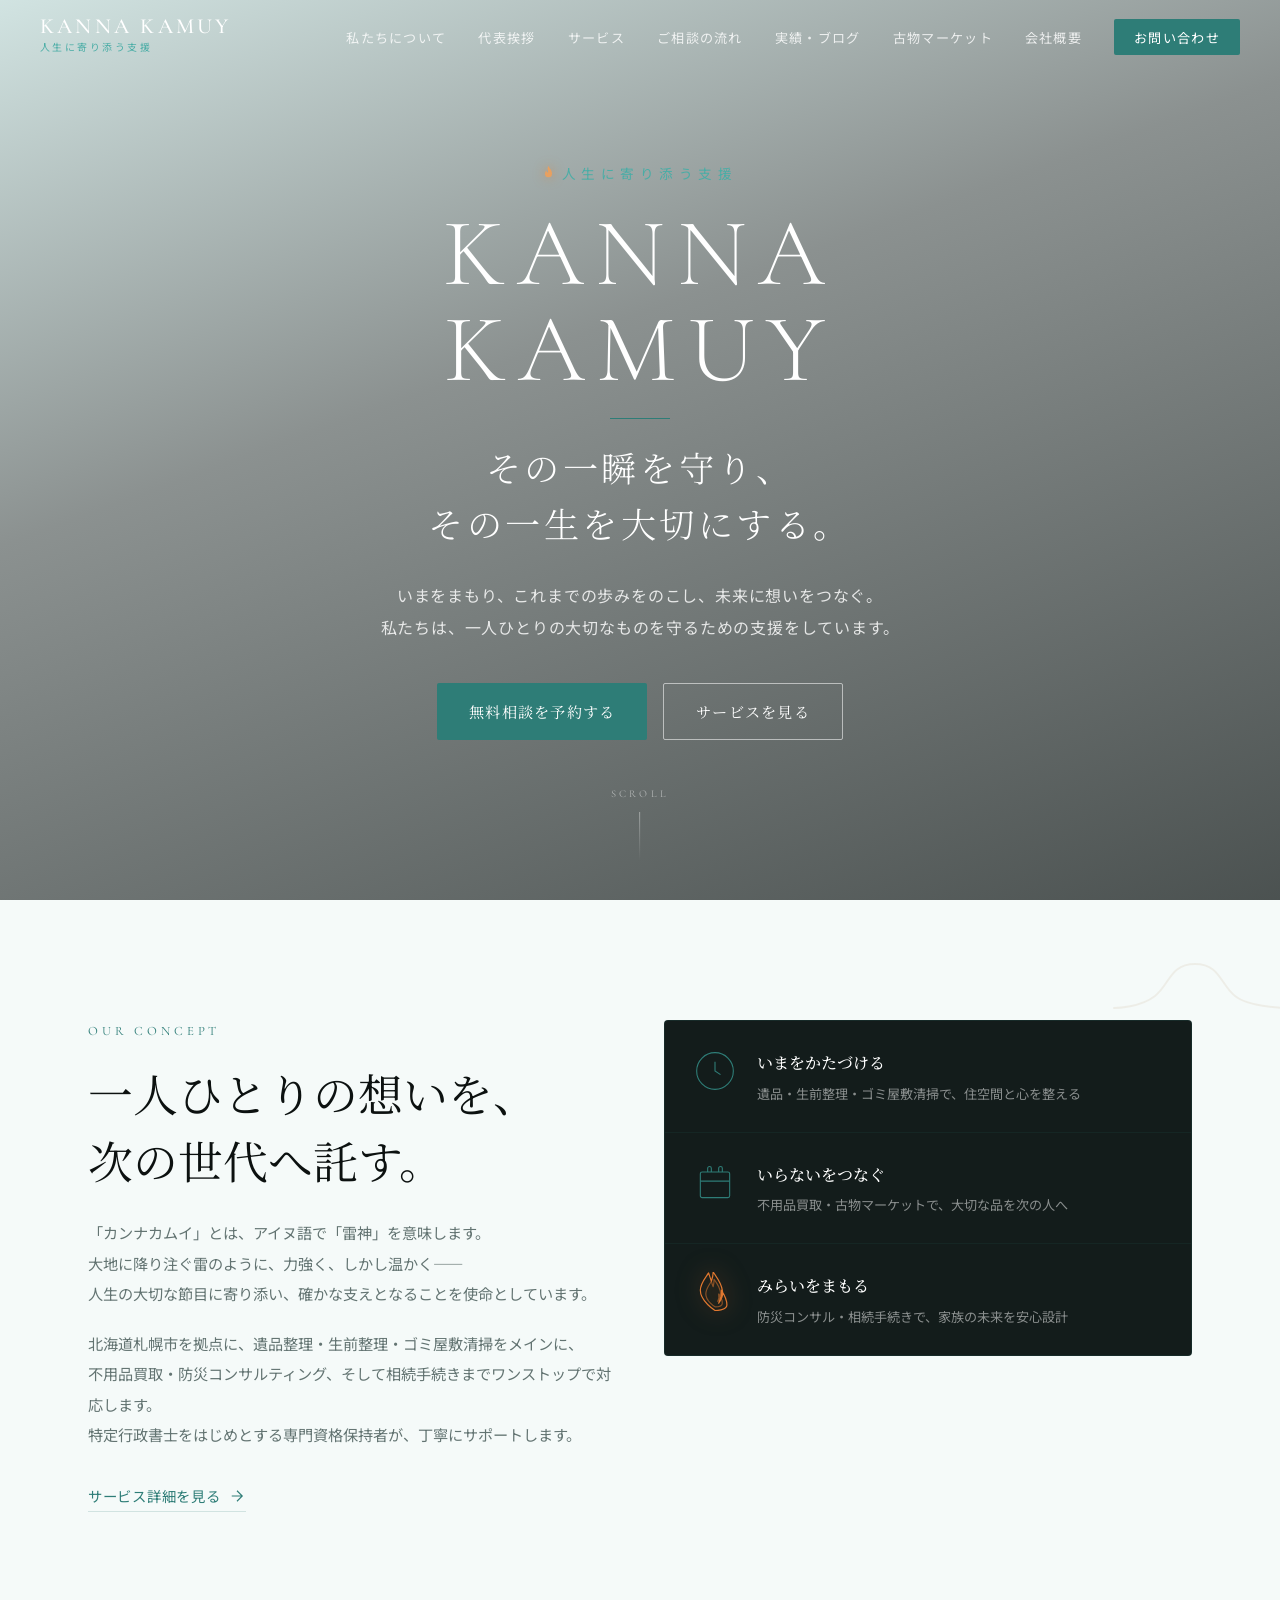
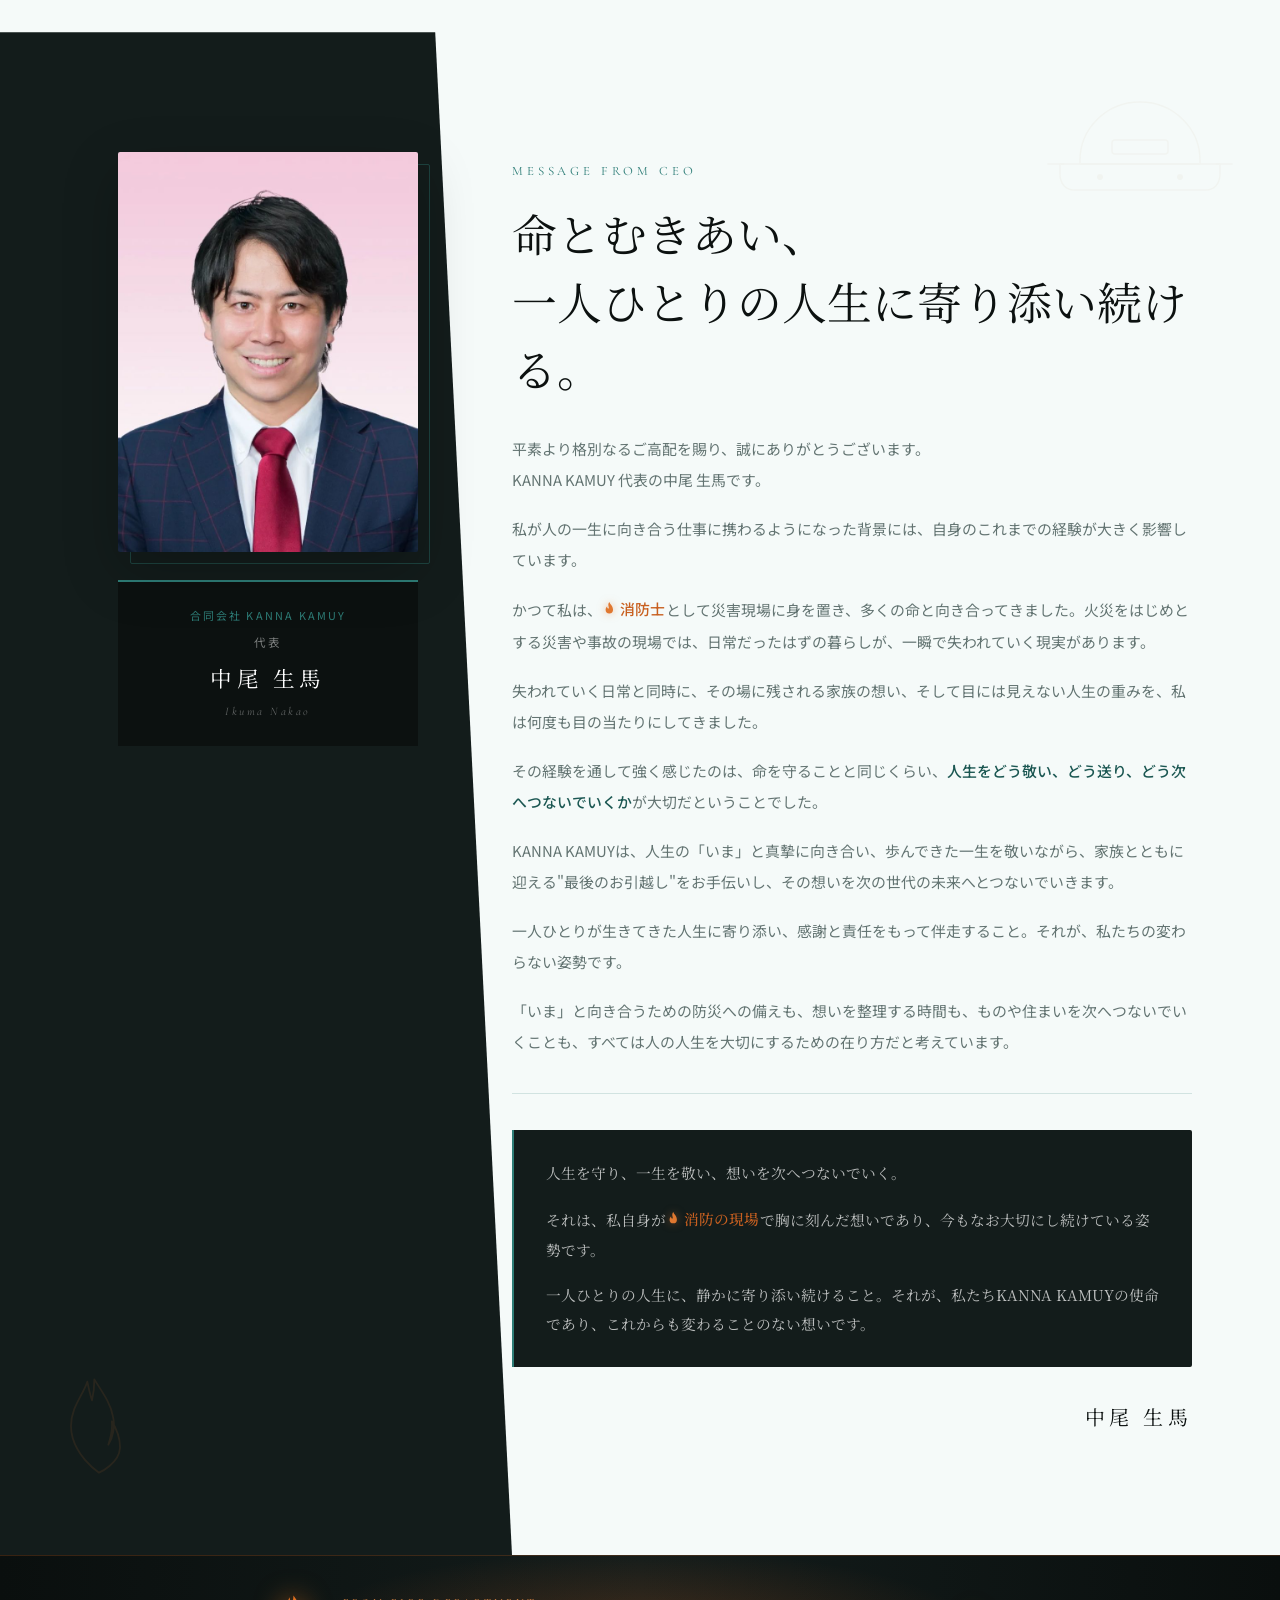
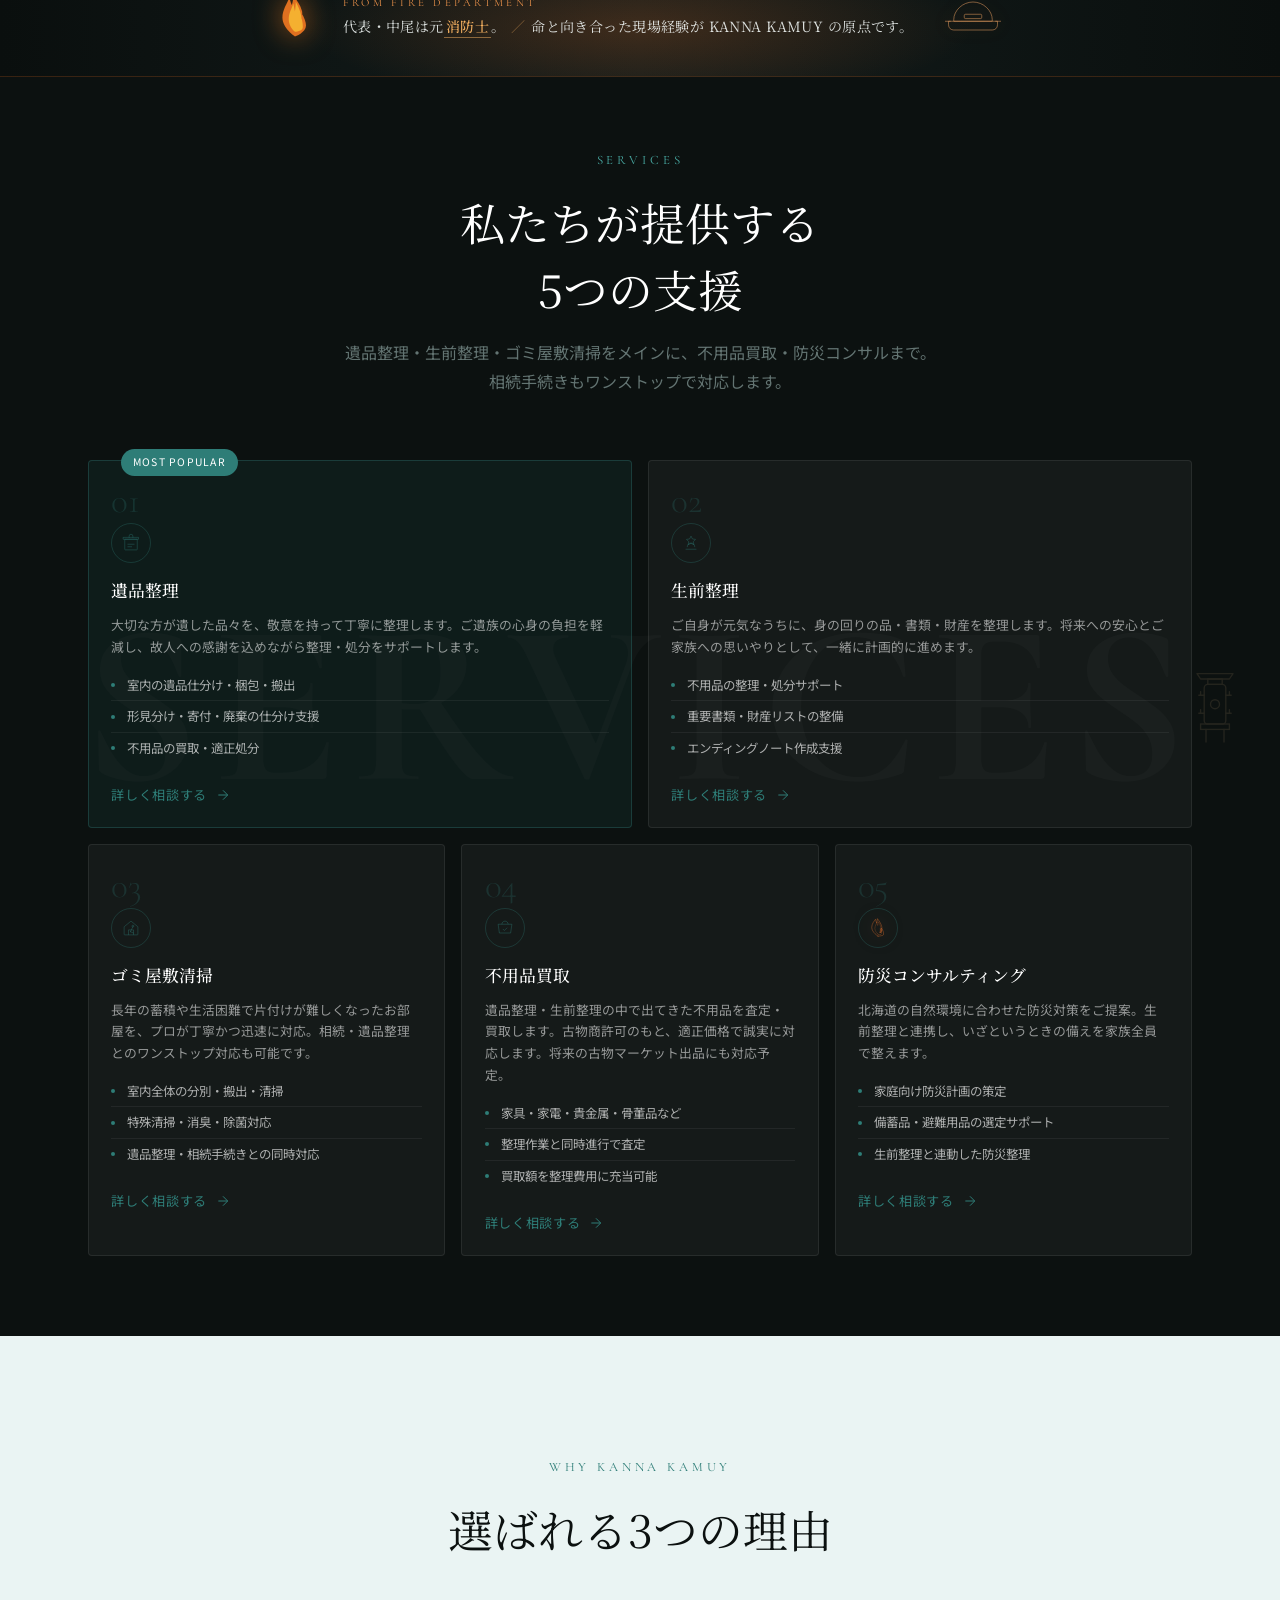
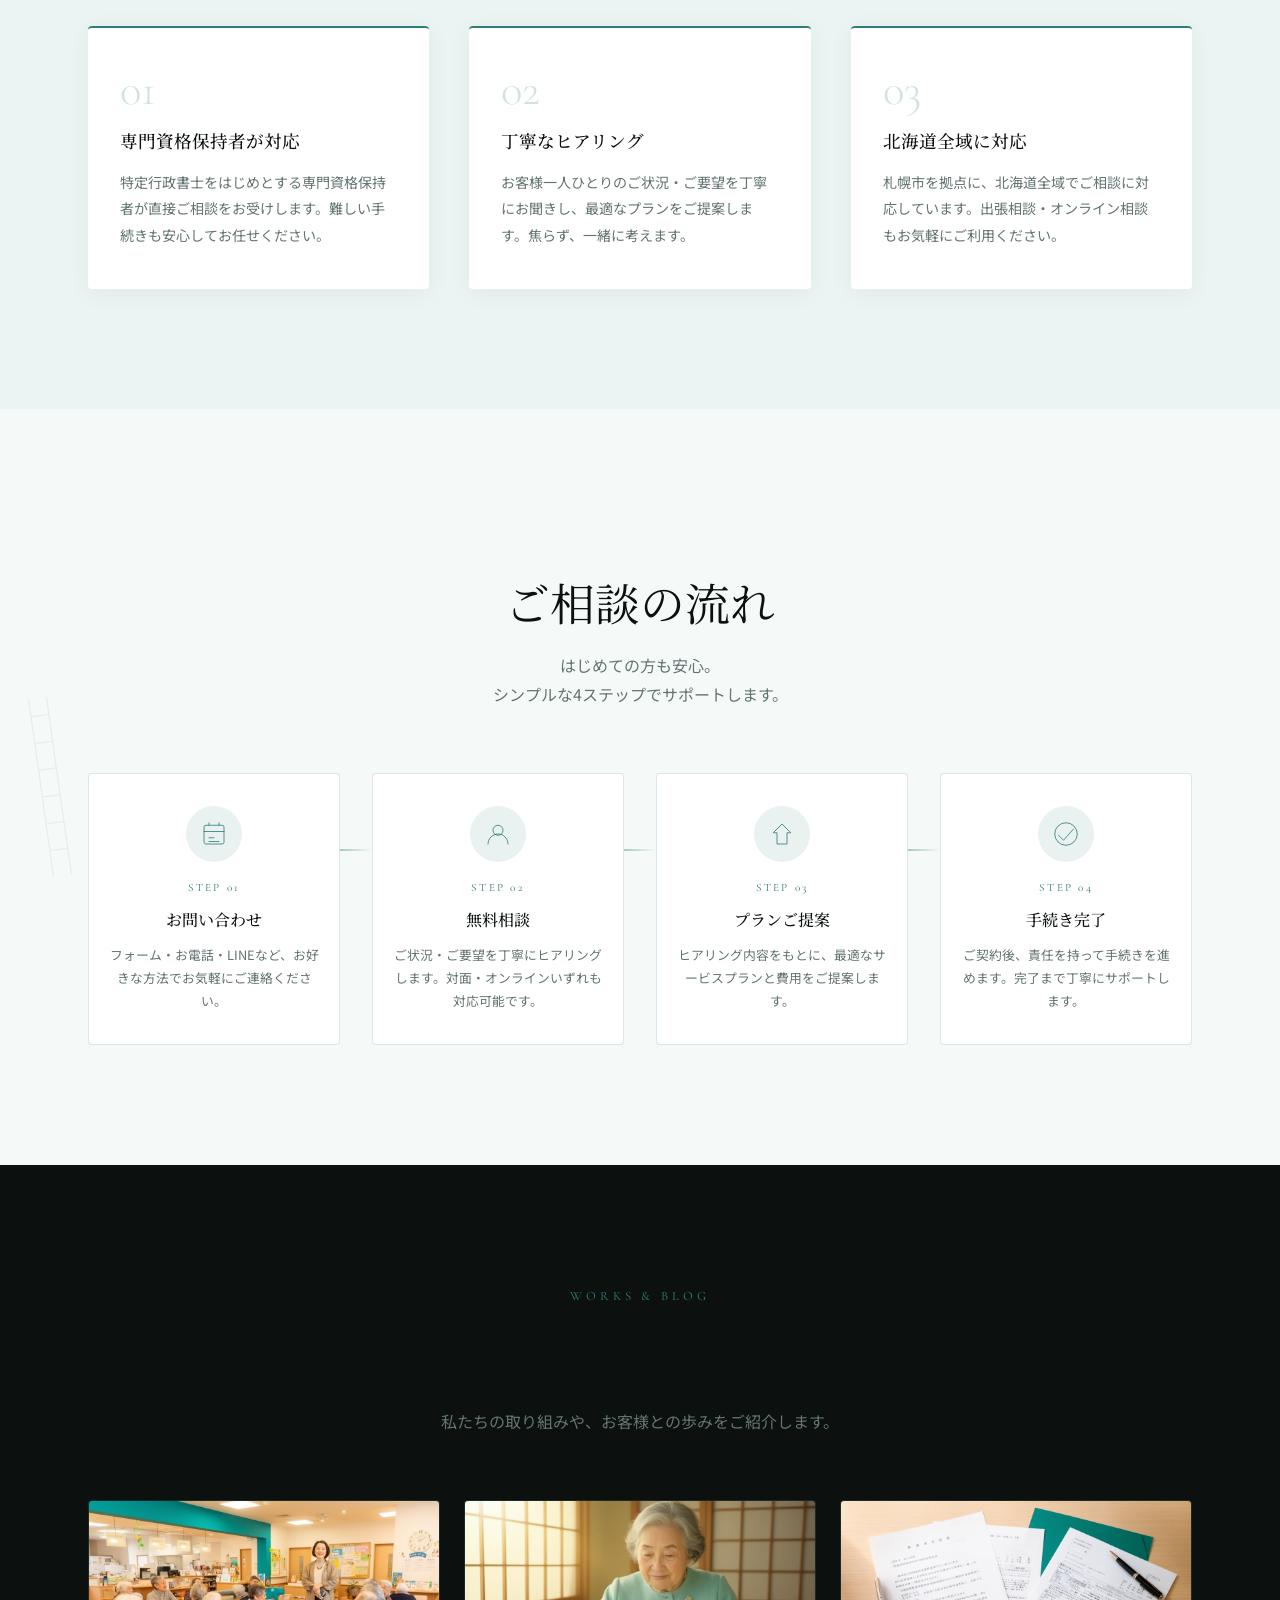
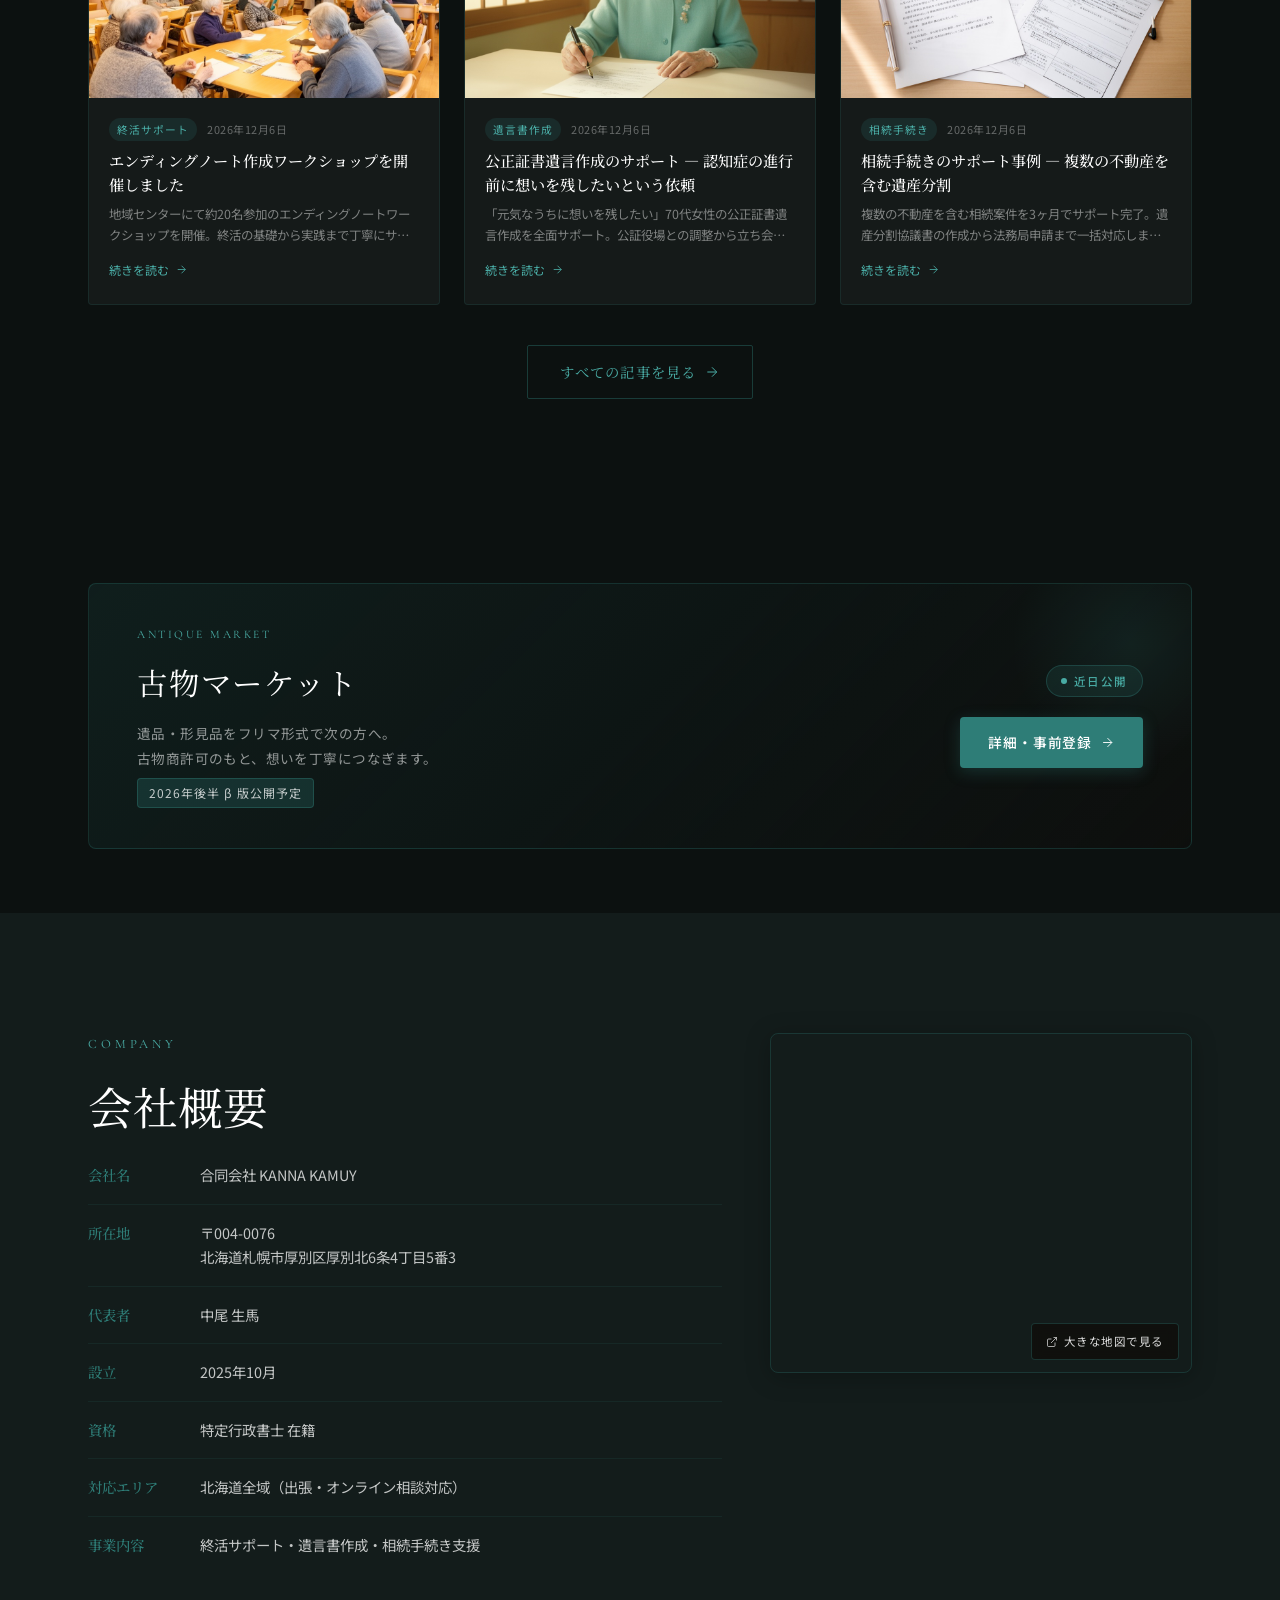
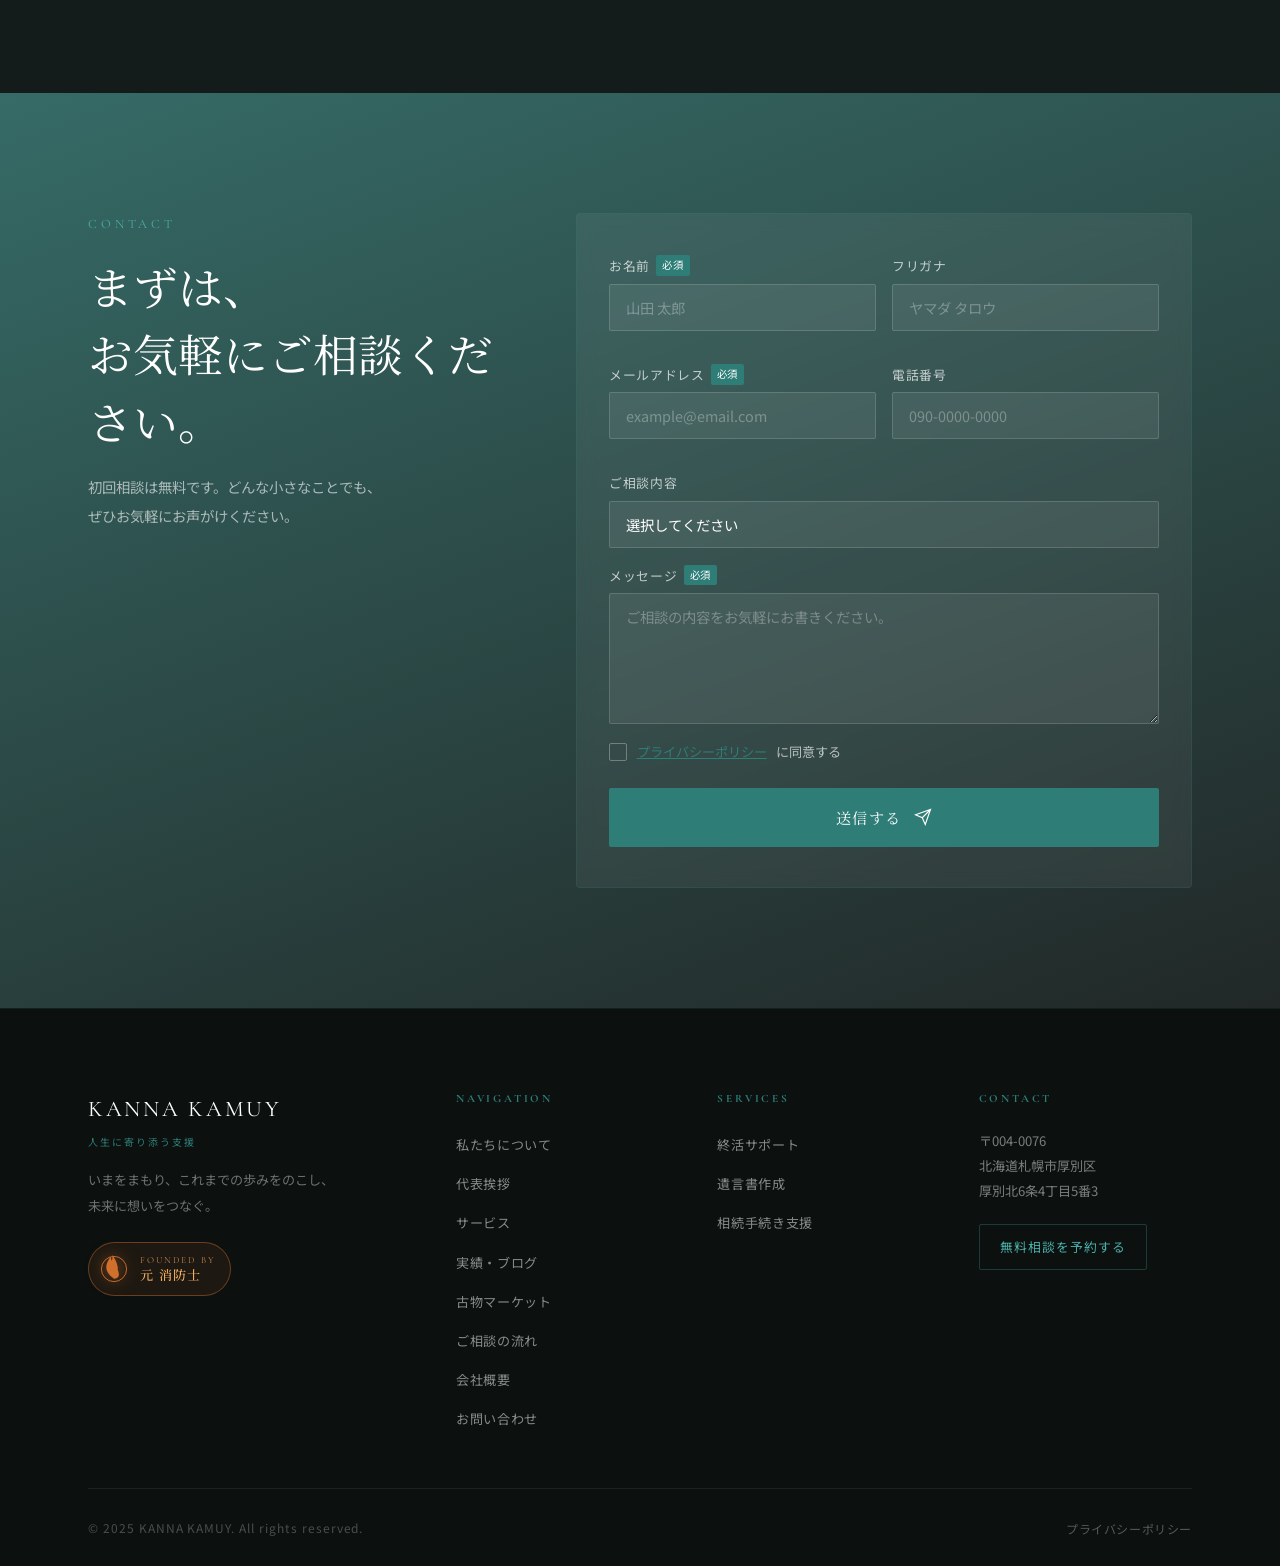
==== commit 512b7bdf: "feat: 消防要素をサイト全体に散りばめ Originセクションをコンパクトな帯に圧縮し、代わりに以下の装飾を各セクションに配置: - ヒーローeyebrowに小さな炎アイコン - CEOメッセージ" ====
--- a/index.html
+++ b/index.html
@@ -71,7 +71,12 @@
     </div>
 
     <div class="hero-content">
-      <p class="hero-eyebrow reveal-up">人生に寄り添う支援</p>
+      <p class="hero-eyebrow reveal-up">
+        <svg class="eyebrow-flame" viewBox="0 0 14 20" aria-hidden="true">
+          <path d="M7 1c1 3 4.5 5 4.5 10a4.5 4.5 0 01-9 0c0-2 1-3.5 2-4.5-0.4 2 0.8 3 2 3 0.8-2.5-2-4.5 0.5-8.5z" fill="currentColor"/>
+        </svg>
+        人生に寄り添う支援
+      </p>
       <h1 class="hero-title reveal-up delay-1">
         <span class="hero-title-en">KANNA KAMUY</span>
         <span class="hero-title-line"></span>
@@ -95,6 +100,11 @@
 
   <!-- ========== CONCEPT ========== -->
   <section class="concept" id="about">
+    <!-- 消防モチーフ装飾：ホース -->
+    <svg class="concept-decor concept-decor--hose" viewBox="0 0 200 80" aria-hidden="true">
+      <path d="M4 60 C4 60 30 60 45 48 C60 36 60 16 85 16 C110 16 110 36 125 48 C140 60 180 60 180 60" fill="none" stroke="currentColor" stroke-width="2" stroke-linecap="round"/>
+      <rect x="180" y="52" width="16" height="16" rx="3" fill="none" stroke="currentColor" stroke-width="2"/>
+    </svg>
     <div class="container">
       <div class="concept-inner">
         <div class="concept-text">
@@ -147,12 +157,11 @@
                 <p>不用品買取・古物マーケットで、大切な品を次の人へ</p>
               </div>
             </div>
-            <div class="concept-card-item">
-              <div class="concept-icon">
-                <svg viewBox="0 0 48 48" fill="none" stroke="currentColor" stroke-width="1.2">
-                  <path d="M24 8c8.837 0 16 7.163 16 16S32.837 40 24 40 8 32.837 8 24 15.163 8 24 8z"/>
-                  <path d="M24 8v8M24 32v8M8 24h8M32 24h8" stroke-linecap="round"/>
-                  <circle cx="24" cy="24" r="4" fill="currentColor"/>
+            <div class="concept-card-item concept-card-item--fire">
+              <div class="concept-icon concept-icon--fire">
+                <svg viewBox="0 0 48 48" fill="none" stroke="currentColor" stroke-width="1.3">
+                  <path d="M24 42 C24 42 8 32 8 20 C8 12 14 6 17 1 C19 7 20 10 20 10 C20 10 22 5 22 0 C26 6 31 12 32 20 C33 24 31 30 28 34 C30 30 32 26 31 20 C35 26 37 32 37 36 C37 42 24 42 24 42Z" stroke-linejoin="round" stroke-linecap="round"/>
+                  <path d="M24 38 C24 38 14 32 14 24 C14 18 18 14 20 10 C21 14 22 16 22 16 C22 16 23 12 23 8 C26 12 29 16 30 22 C30 26 29 30 27 32 C28 30 29 28 28 24 C31 28 32 32 32 34 C32 38 24 38 24 38Z" stroke-linejoin="round" stroke-linecap="round" opacity="0.55"/>
                 </svg>
               </div>
               <div>
@@ -168,6 +177,19 @@
 
   <!-- ========== MESSAGE ========== -->
   <section class="message" id="message">
+    <!-- 消防モチーフ ウォーターマーク -->
+    <svg class="message-watermark message-watermark--helmet" viewBox="0 0 200 130" aria-hidden="true">
+      <path d="M100 10C65 10 40 38 40 68v4h120v-4C160 38 135 10 100 10z" fill="none" stroke="currentColor" stroke-width="1.5" stroke-linejoin="round"/>
+      <path d="M20 72h160v10c0 10-6 16-14 16H34c-8 0-14-6-14-16v-10z" fill="none" stroke="currentColor" stroke-width="1.5" stroke-linejoin="round"/>
+      <rect x="72" y="48" width="56" height="14" rx="3" fill="none" stroke="currentColor" stroke-width="1.5"/>
+      <path d="M8 72h16M176 72h16" stroke="currentColor" stroke-width="1.5" stroke-linecap="round"/>
+      <circle cx="60" cy="85" r="3" fill="currentColor"/>
+      <circle cx="140" cy="85" r="3" fill="currentColor"/>
+    </svg>
+    <svg class="message-watermark message-watermark--flame" viewBox="0 0 60 84" aria-hidden="true">
+      <path d="M30 82 C30 82 6 66 6 42 C6 26 16 16 20 4 C22 14 24 20 24 20 C24 20 26 12 26 2 C32 12 40 22 42 34 C44 42 42 52 38 58 C40 52 42 46 41 38 C46 46 48 54 48 60 C48 74 30 82 30 82Z"
+        fill="none" stroke="currentColor" stroke-width="1.5" stroke-linejoin="round"/>
+    </svg>
     <div class="container">
       <div class="message-inner">
 
@@ -196,7 +218,7 @@
           <div class="message-text reveal-up delay-2">
             <p>平素より格別なるご高配を賜り、誠にありがとうございます。<br>KANNA KAMUY 代表の中尾 生馬です。</p>
             <p>私が人の一生に向き合う仕事に携わるようになった背景には、自身のこれまでの経験が大きく影響しています。</p>
-            <p>かつて私は、消防士として災害現場に身を置き、多くの命と向き合ってきました。火災をはじめとする災害や事故の現場では、日常だったはずの暮らしが、一瞬で失われていく現実があります。</p>
+            <p>かつて私は、<span class="flame-keyword"><svg viewBox="0 0 12 16" aria-hidden="true"><path d="M6 1c0.8 2.4 3.8 4 3.8 8a3.8 3.8 0 01-7.6 0c0-1.6 0.8-2.8 1.6-3.6-0.3 1.6 0.6 2.4 1.6 2.4 0.6-2-1.6-3.6 0.6-6.8z" fill="currentColor"/></svg>消防士</span>として災害現場に身を置き、多くの命と向き合ってきました。火災をはじめとする災害や事故の現場では、日常だったはずの暮らしが、一瞬で失われていく現実があります。</p>
             <p>失われていく日常と同時に、その場に残される家族の想い、そして目には見えない人生の重みを、私は何度も目の当たりにしてきました。</p>
             <p>その経験を通して強く感じたのは、命を守ることと同じくらい、<strong>人生をどう敬い、どう送り、どう次へつないでいくか</strong>が大切だということでした。</p>
             <p>KANNA KAMUYは、人生の「いま」と真摯に向き合い、歩んできた一生を敬いながら、家族とともに迎える"最後のお引越し"をお手伝いし、その想いを次の世代の未来へとつないでいきます。</p>
@@ -206,7 +228,7 @@
 
           <div class="message-closing reveal-up delay-3">
             <p>人生を守り、一生を敬い、想いを次へつないでいく。</p>
-            <p>それは、私自身が消防の現場で胸に刻んだ想いであり、今もなお大切にし続けている姿勢です。</p>
+            <p>それは、私自身が<span class="flame-keyword"><svg viewBox="0 0 12 16" aria-hidden="true"><path d="M6 1c0.8 2.4 3.8 4 3.8 8a3.8 3.8 0 01-7.6 0c0-1.6 0.8-2.8 1.6-3.6-0.3 1.6 0.6 2.4 1.6 2.4 0.6-2-1.6-3.6 0.6-6.8z" fill="currentColor"/></svg>消防の現場</span>で胸に刻んだ想いであり、今もなお大切にし続けている姿勢です。</p>
             <p>一人ひとりの人生に、静かに寄り添い続けること。それが、私たちKANNA KAMUYの使命であり、これからも変わることのない想いです。</p>
           </div>
 
@@ -219,116 +241,29 @@
     </div>
   </section>
 
-  <!-- ========== ORIGIN (消防) ========== -->
-  <section class="origin" id="origin">
-    <!-- 火の粉エフェクト -->
-    <div class="origin-embers" aria-hidden="true">
+  <!-- ========== ORIGIN (消防) — コンパクト帯 ========== -->
+  <section class="origin-strip" id="origin" aria-label="消防の原点">
+    <div class="origin-strip-embers" aria-hidden="true">
       <span class="ember"></span><span class="ember"></span><span class="ember"></span>
       <span class="ember"></span><span class="ember"></span><span class="ember"></span>
-      <span class="ember"></span><span class="ember"></span><span class="ember"></span>
-      <span class="ember"></span><span class="ember"></span><span class="ember"></span>
-      <span class="ember"></span><span class="ember"></span><span class="ember"></span>
-    </div>
-    <div class="container">
-      <div class="origin-inner">
-        <p class="section-label origin-label reveal-up">Our Origin — 消防の現場から</p>
-        <h2 class="origin-title reveal-up delay-1">
-          消防士として命と向き合った現場が、<br>
-          <span class="origin-title-em">KANNA KAMUY の原点。</span>
-        </h2>
-
-        <!-- 炎イラスト＋消防アイコン -->
-        <div class="origin-visual reveal-up delay-2">
-
-          <!-- 左：消防ヘルメット -->
-          <div class="origin-tool">
-            <div class="origin-tool-icon">
-              <svg viewBox="0 0 64 64" fill="none" stroke="currentColor" stroke-width="1.4">
-                <path d="M32 10C20 10 12 22 12 34v2h40v-2c0-12-8-24-20-24z" stroke-linejoin="round"/>
-                <path d="M8 36h48v4c0 4-3 6-6 6H14c-3 0-6-2-6-6v-4z" stroke-linejoin="round"/>
-                <rect x="22" y="26" width="20" height="6" rx="2"/>
-                <path d="M4 36h8M52 36h8" stroke-linecap="round"/>
-              </svg>
-            </div>
-            <span>消防ヘルメット</span>
-          </div>
-
-          <!-- 中央：炎イラスト（メイン） -->
-          <div class="origin-flame-wrap">
-            <div class="origin-flame-glow" aria-hidden="true"></div>
-            <svg class="origin-flame" viewBox="0 0 100 160" fill="none">
-              <!-- 外炎 -->
-              <path class="flame-layer flame-outer"
-                d="M50 155
-                   C50 155 10 128 10 88
-                   C10 58 26 36 32 14
-                   C36 30 40 40 40 40
-                   C40 40 44 20 44 6
-                   C52 24 64 38 68 60
-                   C72 76 68 96 60 108
-                   C66 98 70 84 68 70
-                   C78 84 82 100 82 114
-                   C82 140 50 155 50 155Z"/>
-              <!-- 中炎 -->
-              <path class="flame-layer flame-mid"
-                d="M50 148
-                   C50 148 22 126 22 94
-                   C22 72 32 56 36 38
-                   C38 50 42 58 42 58
-                   C42 58 46 42 46 28
-                   C52 42 60 54 62 70
-                   C64 82 60 96 54 106
-                   C58 98 62 88 60 76
-                   C68 86 70 100 70 110
-                   C70 132 50 148 50 148Z"/>
-              <!-- 内炎（コア） -->
-              <path class="flame-layer flame-core"
-                d="M50 140
-                   C50 140 34 122 34 100
-                   C34 82 40 68 44 52
-                   C46 62 48 70 48 70
-                   C48 70 50 56 50 44
-                   C56 56 62 66 64 80
-                   C66 92 62 106 56 114
-                   C60 106 64 96 62 86
-                   C68 96 68 108 68 116
-                   C68 132 50 140 50 140Z"/>
-              <!-- 核（白） -->
-              <ellipse class="flame-nucleus" cx="50" cy="124" rx="8" ry="14"/>
-            </svg>
-          </div>
-
-          <!-- 右：消火器 -->
-          <div class="origin-tool">
-            <div class="origin-tool-icon">
-              <svg viewBox="0 0 64 64" fill="none" stroke="currentColor" stroke-width="1.4">
-                <rect x="24" y="22" width="16" height="30" rx="8"/>
-                <path d="M32 22v-8" stroke-linecap="round"/>
-                <path d="M28 14h8" stroke-linecap="round"/>
-                <path d="M40 30c5 0 10-4 10-8" stroke-linecap="round"/>
-                <path d="M30 34h4" stroke-linecap="round"/>
-                <path d="M32 52v4M28 56h8" stroke-linecap="round"/>
-              </svg>
-            </div>
-            <span>消火器</span>
-          </div>
-
-        </div>
-
-        <!-- 消防ホース -->
-        <div class="origin-hose reveal-up delay-3" aria-hidden="false">
-          <div class="origin-hose-icon">
-            <svg viewBox="0 0 120 48" fill="none" stroke="currentColor" stroke-width="1.4">
-              <path d="M4 36 C4 36 20 36 28 28 C36 20 36 8 50 8 C64 8 64 20 72 28 C80 36 96 36 96 36"
-                stroke-linecap="round" stroke-linejoin="round"/>
-              <rect x="96" y="28" width="20" height="16" rx="4" stroke-linejoin="round"/>
-              <path d="M116 32 L122 28 M116 38 L122 42 M116 36 L124 36" stroke-linecap="round"/>
-              <rect x="0" y="30" width="8" height="12" rx="2"/>
-            </svg>
-          </div>
-          <span class="origin-hose-label">消防ホース</span>
-        </div>
-
+      <span class="ember"></span><span class="ember"></span>
+    </div>
+    <div class="container">
+      <div class="origin-strip-inner reveal-up">
+        <svg class="origin-strip-flame" viewBox="0 0 40 56" aria-hidden="true">
+          <path class="flame-layer flame-outer" d="M20 54 C20 54 4 44 4 30 C4 20 10 12 13 4 C14 10 16 14 16 14 C16 14 18 8 18 2 C22 8 27 14 29 22 C30 28 28 34 25 38 C27 34 29 30 28 24 C32 30 34 36 34 40 C34 49 20 54 20 54Z"/>
+          <path class="flame-layer flame-core" d="M20 48 C20 48 12 42 12 32 C12 24 16 18 18 12 C19 18 20 22 20 22 C20 22 21 16 21 10 C24 16 27 22 28 28 C29 32 27 38 25 42 C26 38 28 34 27 28 C30 34 30 40 30 42 C30 48 20 48 20 48Z"/>
+        </svg>
+        <p class="origin-strip-text">
+          <span class="origin-strip-label">From Fire Department</span>
+          <span class="origin-strip-main">代表・中尾は元<strong>消防士</strong>。<span class="origin-strip-sep">／</span>命と向き合った現場経験が KANNA KAMUY の原点です。</span>
+        </p>
+        <svg class="origin-strip-helmet" viewBox="0 0 64 40" aria-hidden="true">
+          <path d="M32 4C20 4 10 14 10 24v2h44v-2C54 14 44 4 32 4z" stroke-linejoin="round"/>
+          <path d="M4 26h56v4c0 4-3 6-6 6H10c-3 0-6-2-6-6v-4z" stroke-linejoin="round"/>
+          <rect x="22" y="18" width="20" height="5" rx="1.5"/>
+          <path d="M0 26h6M58 26h6" stroke-linecap="round"/>
+        </svg>
       </div>
     </div>
   </section>
@@ -336,6 +271,17 @@
   <!-- ========== SERVICES ========== -->
   <section class="services" id="services">
     <div class="services-bg-text" aria-hidden="true">SERVICES</div>
+    <!-- 消防モチーフ装飾：消火栓（コーナー） -->
+    <svg class="services-decor services-decor--hydrant" viewBox="0 0 60 100" aria-hidden="true">
+      <path d="M22 20h16v6h-16z" fill="none" stroke="currentColor" stroke-width="1.5"/>
+      <rect x="18" y="26" width="24" height="44" rx="4" fill="none" stroke="currentColor" stroke-width="1.5"/>
+      <circle cx="30" cy="48" r="5" fill="none" stroke="currentColor" stroke-width="1.5"/>
+      <path d="M18 38h-6M42 38h6M18 58h-6M42 58h6" stroke="currentColor" stroke-width="1.5" stroke-linecap="round"/>
+      <path d="M14 38v-4M46 38v-4M14 58v-4M46 58v-4" stroke="currentColor" stroke-width="1.5" stroke-linecap="round"/>
+      <rect x="14" y="70" width="32" height="6" fill="none" stroke="currentColor" stroke-width="1.5"/>
+      <path d="M20 76v14M40 76v14" stroke="currentColor" stroke-width="1.5" stroke-linecap="round"/>
+      <path d="M10 14h40l-4 6H14z" fill="none" stroke="currentColor" stroke-width="1.5" stroke-linejoin="round"/>
+    </svg>
     <div class="container">
       <div class="section-header">
         <p class="section-label reveal-up">Services</p>
@@ -509,6 +455,17 @@
 
   <!-- ========== FLOW ========== -->
   <section class="flow" id="flow">
+    <!-- 消防モチーフ装飾：梯子 -->
+    <svg class="flow-decor flow-decor--ladder" viewBox="0 0 40 200" aria-hidden="true">
+      <line x1="10" y1="0" x2="10" y2="200" stroke="currentColor" stroke-width="1.5"/>
+      <line x1="30" y1="0" x2="30" y2="200" stroke="currentColor" stroke-width="1.5"/>
+      <line x1="10" y1="20" x2="30" y2="20" stroke="currentColor" stroke-width="1.5"/>
+      <line x1="10" y1="50" x2="30" y2="50" stroke="currentColor" stroke-width="1.5"/>
+      <line x1="10" y1="80" x2="30" y2="80" stroke="currentColor" stroke-width="1.5"/>
+      <line x1="10" y1="110" x2="30" y2="110" stroke="currentColor" stroke-width="1.5"/>
+      <line x1="10" y1="140" x2="30" y2="140" stroke="currentColor" stroke-width="1.5"/>
+      <line x1="10" y1="170" x2="30" y2="170" stroke="currentColor" stroke-width="1.5"/>
+    </svg>
     <div class="container">
       <div class="section-header">
         <p class="section-label reveal-up">Flow</p>
@@ -755,6 +712,19 @@
           <p class="footer-logo-en">KANNA KAMUY</p>
           <p class="footer-logo-ja">人生に寄り添う支援</p>
           <p class="footer-tagline">いまをまもり、これまでの歩みをのこし、<br>未来に想いをつなぐ。</p>
+          <!-- 元消防士 エンブレム -->
+          <div class="footer-fire-badge" aria-label="元消防士が運営">
+            <svg class="footer-fire-badge-icon" viewBox="0 0 40 48" aria-hidden="true">
+              <!-- 外円 -->
+              <circle cx="20" cy="24" r="18" fill="none" stroke="currentColor" stroke-width="1.2"/>
+              <!-- 炎 -->
+              <path d="M20 38 C20 38 9 31 9 22 C9 15 13 10 15 6 C16 10 17 12 17 12 C17 12 18 9 18 4 C21 9 24 14 25 20 C26 24 25 28 23 30 C24 28 25 26 24 22 C26 26 27 30 27 32 C27 38 20 38 20 38Z" fill="currentColor" fill-opacity="0.9"/>
+            </svg>
+            <div class="footer-fire-badge-text">
+              <span class="footer-fire-badge-en">Founded by</span>
+              <span class="footer-fire-badge-ja">元 消防士</span>
+            </div>
+          </div>
         </div>
         <div class="footer-nav">
           <h4>Navigation</h4>
--- a/style.css
+++ b/style.css
@@ -1720,41 +1720,270 @@
 }
 
 /* ============================================
-   ORIGIN (消防) — Firefighter heritage section
+   ORIGIN STRIP — コンパクト帯（消防の原点）
    ============================================ */
-.origin {
+.origin-strip {
   position: relative;
-  padding: clamp(72px, 10vw, 120px) 0 clamp(80px, 11vw, 130px);
-  background: linear-gradient(180deg, #090E0D 0%, #0F1918 45%, #151F1E 75%, #0A0F0E 100%);
+  padding: 38px 0;
+  background: linear-gradient(90deg, #0A0F0E 0%, #131C1B 50%, #0A0F0E 100%);
   color: var(--color-bg);
   overflow: hidden;
   isolation: isolate;
-  border-top: 1px solid rgba(200, 100, 30, 0.2);
-  border-bottom: 1px solid rgba(184, 150, 110, 0.12);
-}
-
-/* 背景グロー */
-.origin::before {
+  border-top: 1px solid rgba(220, 100, 30, 0.22);
+  border-bottom: 1px solid rgba(220, 100, 30, 0.22);
+}
+.origin-strip::before {
   content: "";
   position: absolute;
-  bottom: 0; left: 50%; transform: translateX(-50%);
-  width: 600px; height: 420px;
-  background: radial-gradient(ellipse, rgba(220, 90, 20, 0.22) 0%, rgba(200, 70, 10, 0.08) 45%, transparent 75%);
+  inset: 0;
+  background:
+    radial-gradient(ellipse 40% 100% at 50% 60%, rgba(220, 100, 30, 0.22) 0%, transparent 65%);
   pointer-events: none;
   animation: originBaseGlow 5s ease-in-out infinite alternate;
 }
 @keyframes originBaseGlow {
-  0%   { opacity: 0.7; transform: translateX(-50%) scaleY(1); }
-  100% { opacity: 1;   transform: translateX(-50%) scaleY(1.1); }
-}
-
-/* 火の粉エフェクト */
-.origin-embers {
+  0%   { opacity: 0.7; }
+  100% { opacity: 1;   }
+}
+.origin-strip-embers {
   position: absolute;
   inset: 0;
   pointer-events: none;
   overflow: hidden;
 }
+.origin-strip-inner {
+  position: relative;
+  z-index: 1;
+  display: flex;
+  align-items: center;
+  justify-content: center;
+  gap: clamp(1rem, 3vw, 2rem);
+  max-width: 900px;
+  margin-inline: auto;
+  padding-inline: 1.25rem;
+}
+.origin-strip-flame {
+  width: 32px;
+  height: 44px;
+  flex-shrink: 0;
+  filter: drop-shadow(0 0 14px rgba(230, 120, 30, 0.7));
+}
+.origin-strip-flame .flame-outer { fill: #E07020; animation: flameWave 2s ease-in-out infinite alternate; transform-origin: 50% 100%; }
+.origin-strip-flame .flame-core  { fill: #F4B030; animation: flameWave 1.5s ease-in-out infinite alternate-reverse; transform-origin: 50% 100%; }
+.origin-strip-text {
+  display: flex;
+  flex-direction: column;
+  gap: 0.25rem;
+  line-height: 1.5;
+  text-align: left;
+}
+.origin-strip-label {
+  font-family: var(--font-display);
+  font-size: 0.68rem;
+  letter-spacing: 0.3em;
+  text-transform: uppercase;
+  color: #E8904A;
+}
+.origin-strip-main {
+  font-family: var(--font-serif);
+  font-size: clamp(0.85rem, 1.1vw, 0.98rem);
+  color: rgba(245, 250, 249, 0.88);
+  letter-spacing: 0.03em;
+}
+.origin-strip-main strong {
+  color: #F4B060;
+  font-weight: 500;
+  border-bottom: 1px solid rgba(244, 176, 96, 0.5);
+  padding: 0 2px 1px;
+}
+.origin-strip-sep {
+  color: rgba(244, 176, 96, 0.45);
+  padding: 0 0.4em;
+}
+.origin-strip-helmet {
+  width: 56px;
+  height: 36px;
+  flex-shrink: 0;
+  fill: none;
+  stroke: rgba(232, 160, 96, 0.6);
+  filter: drop-shadow(0 0 8px rgba(220, 100, 30, 0.3));
+}
+
+/* ============================================
+   消防モチーフ 散りばめデコレーション
+   ============================================ */
+
+/* --- Hero: eyebrow 炎アイコン --- */
+.hero-eyebrow { display: inline-flex; align-items: center; gap: 0.5rem; }
+.eyebrow-flame {
+  width: 11px;
+  height: 16px;
+  color: #E8A060;
+  filter: drop-shadow(0 0 6px rgba(230, 120, 30, 0.6));
+  animation: eyebrowFlameFlicker 2.4s ease-in-out infinite alternate;
+  transform-origin: 50% 100%;
+}
+@keyframes eyebrowFlameFlicker {
+  0%   { transform: scaleY(1)    scaleX(1); opacity: 0.85; }
+  100% { transform: scaleY(1.08) scaleX(0.95); opacity: 1; }
+}
+
+/* --- Concept: ホース装飾 --- */
+.concept { position: relative; overflow: hidden; }
+.concept-decor--hose {
+  position: absolute;
+  top: 48px;
+  right: -30px;
+  width: 200px;
+  height: 80px;
+  color: var(--color-gold);
+  opacity: 0.12;
+  pointer-events: none;
+  z-index: 0;
+}
+
+/* --- Concept card: 炎アイコン（みらいをまもる） --- */
+.concept-icon--fire {
+  color: #E07830 !important;
+  filter: drop-shadow(0 0 12px rgba(224, 120, 48, 0.55));
+  animation: conceptFlameFlicker 2.8s ease-in-out infinite alternate;
+}
+@keyframes conceptFlameFlicker {
+  0%   { filter: drop-shadow(0 0 10px rgba(224, 120, 48, 0.4)); transform: translateY(0); }
+  100% { filter: drop-shadow(0 0 18px rgba(244, 160, 64, 0.75)); transform: translateY(-1px); }
+}
+
+/* --- Message: ウォーターマーク（ヘルメット & 炎） --- */
+.message { position: relative; overflow: hidden; }
+.message-watermark {
+  position: absolute;
+  color: var(--color-gold);
+  pointer-events: none;
+  z-index: 0;
+}
+.message-watermark--helmet {
+  top: 60px;
+  right: 40px;
+  width: 200px;
+  height: 130px;
+  opacity: 0.055;
+}
+.message-watermark--flame {
+  bottom: 80px;
+  left: 5%;
+  width: 70px;
+  height: 98px;
+  opacity: 0.1;
+  color: #E07830;
+}
+.message .container { position: relative; z-index: 1; }
+
+/* --- Message本文: flame キーワード装飾 --- */
+.flame-keyword {
+  display: inline-flex;
+  align-items: center;
+  gap: 0.25em;
+  color: #C86020;
+  font-weight: 500;
+  padding: 0 0.1em;
+  position: relative;
+}
+.flame-keyword svg {
+  width: 0.85em;
+  height: 1.05em;
+  color: #E07830;
+  filter: drop-shadow(0 0 4px rgba(224, 120, 48, 0.5));
+  animation: eyebrowFlameFlicker 2.3s ease-in-out infinite alternate;
+  transform-origin: 50% 100%;
+  flex-shrink: 0;
+}
+
+/* --- Services: 消火栓装飾 --- */
+.services-decor--hydrant {
+  position: absolute;
+  top: 50%;
+  right: 3%;
+  width: 54px;
+  height: 90px;
+  color: var(--color-gold);
+  opacity: 0.14;
+  transform: translateY(-50%);
+  pointer-events: none;
+  z-index: 0;
+}
+
+/* --- Flow: 梯子装飾 --- */
+.flow { position: relative; overflow: hidden; }
+.flow-decor--ladder {
+  position: absolute;
+  top: 50%;
+  left: 2.5%;
+  width: 36px;
+  height: 180px;
+  color: var(--color-gold);
+  opacity: 0.13;
+  transform: translateY(-50%) rotate(-8deg);
+  pointer-events: none;
+  z-index: 0;
+}
+
+/* --- Footer: 元消防士 エンブレム --- */
+.footer-fire-badge {
+  display: inline-flex;
+  align-items: center;
+  gap: 0.75rem;
+  margin-top: 1.4rem;
+  padding: 0.55rem 0.9rem 0.55rem 0.7rem;
+  border: 1px solid rgba(224, 120, 48, 0.4);
+  border-radius: 999px;
+  background: rgba(224, 120, 48, 0.08);
+}
+.footer-fire-badge-icon {
+  width: 28px;
+  height: 34px;
+  color: #E07830;
+  flex-shrink: 0;
+  filter: drop-shadow(0 0 8px rgba(224, 120, 48, 0.55));
+  animation: eyebrowFlameFlicker 2.6s ease-in-out infinite alternate;
+  transform-origin: 50% 100%;
+}
+.footer-fire-badge-text {
+  display: flex;
+  flex-direction: column;
+  line-height: 1.2;
+}
+.footer-fire-badge-en {
+  font-family: var(--font-display);
+  font-size: 0.58rem;
+  letter-spacing: 0.22em;
+  text-transform: uppercase;
+  color: rgba(232, 160, 96, 0.8);
+}
+.footer-fire-badge-ja {
+  font-family: var(--font-serif);
+  font-size: 0.82rem;
+  letter-spacing: 0.1em;
+  color: #F4B060;
+  font-weight: 500;
+}
+
+/* --- Responsive: 散りばめデコの調整 --- */
+@media (max-width: 768px) {
+  .origin-strip { padding: 28px 0; }
+  .origin-strip-inner { flex-wrap: wrap; gap: 0.75rem; }
+  .origin-strip-helmet { display: none; }
+  .origin-strip-main { font-size: 0.82rem; }
+  .origin-strip-sep { display: none; }
+  .concept-decor--hose { width: 140px; top: 30px; right: -40px; }
+  .message-watermark--helmet { width: 130px; height: 85px; top: 30px; right: 10px; }
+  .message-watermark--flame { width: 50px; height: 72px; bottom: 40px; }
+  .services-decor--hydrant { width: 40px; height: 68px; right: 2%; }
+  .flow-decor--ladder { display: none; }
+}
+
+/* ============================================
+   共通: 火の粉 ember & 炎 flame レイヤー
+   ============================================ */
 .ember {
   position: absolute;
   bottom: 15%;
@@ -1784,154 +2013,14 @@
   100% { opacity: 0;   transform: translateY(-280px) translateX(40px) scale(0.2); }
 }
 
-.origin-inner {
-  position: relative;
-  z-index: 1;
-  max-width: 900px;
-  margin-inline: auto;
-  text-align: center;
-  padding-inline: 1.25rem;
-}
-
-.origin-label {
-  color: #E8904A !important;
-  margin-bottom: 1rem;
-  font-size: 0.73rem;
-  letter-spacing: 0.3em;
-}
-.origin-title {
-  font-family: var(--font-serif);
-  font-size: clamp(1.4rem, 2.8vw, 2.1rem);
-  font-weight: 300;
-  line-height: 1.9;
-  color: rgba(245, 250, 249, 0.92);
-  margin-bottom: 3rem;
-  letter-spacing: 0.04em;
-}
-.origin-title-em {
-  color: #E8A060;
-  font-weight: 400;
-}
-
-/* ---- 炎＋消防アイコン レイアウト ---- */
-.origin-visual {
-  display: flex;
-  justify-content: center;
-  align-items: flex-end;
-  gap: clamp(2rem, 6vw, 6rem);
-  margin-bottom: 2.8rem;
-}
-
-/* 消防アイコン（左右） */
-.origin-tool {
-  display: flex;
-  flex-direction: column;
-  align-items: center;
-  gap: 0.9rem;
-  flex-shrink: 0;
-}
-.origin-tool-icon {
-  width: 72px;
-  height: 72px;
-  border-radius: 50%;
-  border: 1px solid rgba(220, 120, 40, 0.35);
-  display: flex;
-  align-items: center;
-  justify-content: center;
-  background: rgba(220, 100, 20, 0.1);
-  color: #E8A060;
-  transition: border-color 0.3s, background 0.3s;
-}
-.origin-tool-icon:hover {
-  border-color: rgba(232, 160, 96, 0.6);
-  background: rgba(220, 100, 20, 0.18);
-}
-.origin-tool-icon svg { width: 40px; height: 40px; }
-.origin-tool span {
-  font-family: var(--font-serif);
-  font-size: 0.72rem;
-  color: rgba(245, 250, 249, 0.65);
-  letter-spacing: 0.12em;
-}
-
-/* ---- メイン炎 SVG ---- */
-.origin-flame-wrap {
-  position: relative;
-  width: 140px;
-  flex-shrink: 0;
-  display: flex;
-  justify-content: center;
-}
-.origin-flame-glow {
-  position: absolute;
-  bottom: -20px;
-  left: 50%;
-  transform: translateX(-50%);
-  width: 120px;
-  height: 80px;
-  background: radial-gradient(ellipse, rgba(230, 100, 20, 0.55) 0%, rgba(230, 100, 20, 0.15) 50%, transparent 75%);
-  border-radius: 50%;
-  filter: blur(10px);
-  animation: glowPulse 2.4s ease-in-out infinite alternate;
-}
-@keyframes glowPulse {
-  0%   { opacity: 0.7; transform: translateX(-50%) scale(1); }
-  100% { opacity: 1;   transform: translateX(-50%) scale(1.15); }
-}
-.origin-flame {
-  width: 100px;
-  height: 160px;
-  position: relative;
-  z-index: 1;
-  filter: drop-shadow(0 0 18px rgba(230, 100, 20, 0.6));
-}
+/* flame レイヤー（origin-strip で使用） */
 .flame-layer { transform-origin: 50% 100%; }
-.flame-outer {
-  fill: #C84010;
-  animation: flameWave 2.2s ease-in-out infinite alternate;
-}
-.flame-mid {
-  fill: #E87820;
-  animation: flameWave 1.9s ease-in-out infinite alternate-reverse;
-}
-.flame-core {
-  fill: #F4B030;
-  animation: flameWave 1.6s ease-in-out infinite alternate;
-}
-.flame-nucleus {
-  fill: #FFF0A0;
-  opacity: 0.9;
-  animation: nucleusPulse 1.4s ease-in-out infinite alternate;
-}
 @keyframes flameWave {
   0%   { transform: scaleX(1)    scaleY(1)    rotate(-2deg); }
   100% { transform: scaleX(0.93) scaleY(1.04) rotate(2.5deg); }
 }
-@keyframes nucleusPulse {
-  0%   { opacity: 0.7; transform: scaleY(0.9); }
-  100% { opacity: 1;   transform: scaleY(1.1); }
-}
-
-/* ---- 消防ホース ---- */
-.origin-hose {
-  display: flex;
-  flex-direction: column;
-  align-items: center;
-  gap: 0.7rem;
-  opacity: 0.85;
-}
-.origin-hose-icon {
-  color: rgba(232, 160, 96, 0.75);
-}
-.origin-hose-icon svg { width: 140px; height: 56px; }
-.origin-hose-label {
-  font-family: var(--font-serif);
-  font-size: 0.72rem;
-  color: rgba(245, 250, 249, 0.55);
-  letter-spacing: 0.12em;
-}
-
-/* ---- Service 05 炎アイコン ---- */
+
+/* Service 05 炎アイコン */
 .service-card--fire .service-icon--fire {
   stroke: #E07030;
   filter: drop-shadow(0 0 10px rgba(224, 112, 48, 0.5));
@@ -1941,15 +2030,3 @@
   0%   { filter: drop-shadow(0 0 10px rgba(224, 112, 48, 0.4)); }
   100% { filter: drop-shadow(0 0 18px rgba(244, 160, 64, 0.75)); }
 }
-
-/* ---- Responsive ---- */
-@media (max-width: 768px) {
-  .origin { padding: 64px 0 72px; }
-  .origin-title { font-size: 1.25rem; margin-bottom: 2.2rem; }
-  .origin-visual { gap: 1.5rem; }
-  .origin-tool-icon { width: 58px; height: 58px; }
-  .origin-tool-icon svg { width: 32px; height: 32px; }
-  .origin-flame-wrap { width: 100px; }
-  .origin-flame { width: 80px; height: 128px; }
-  .origin-hose-icon svg { width: 110px; }
-}
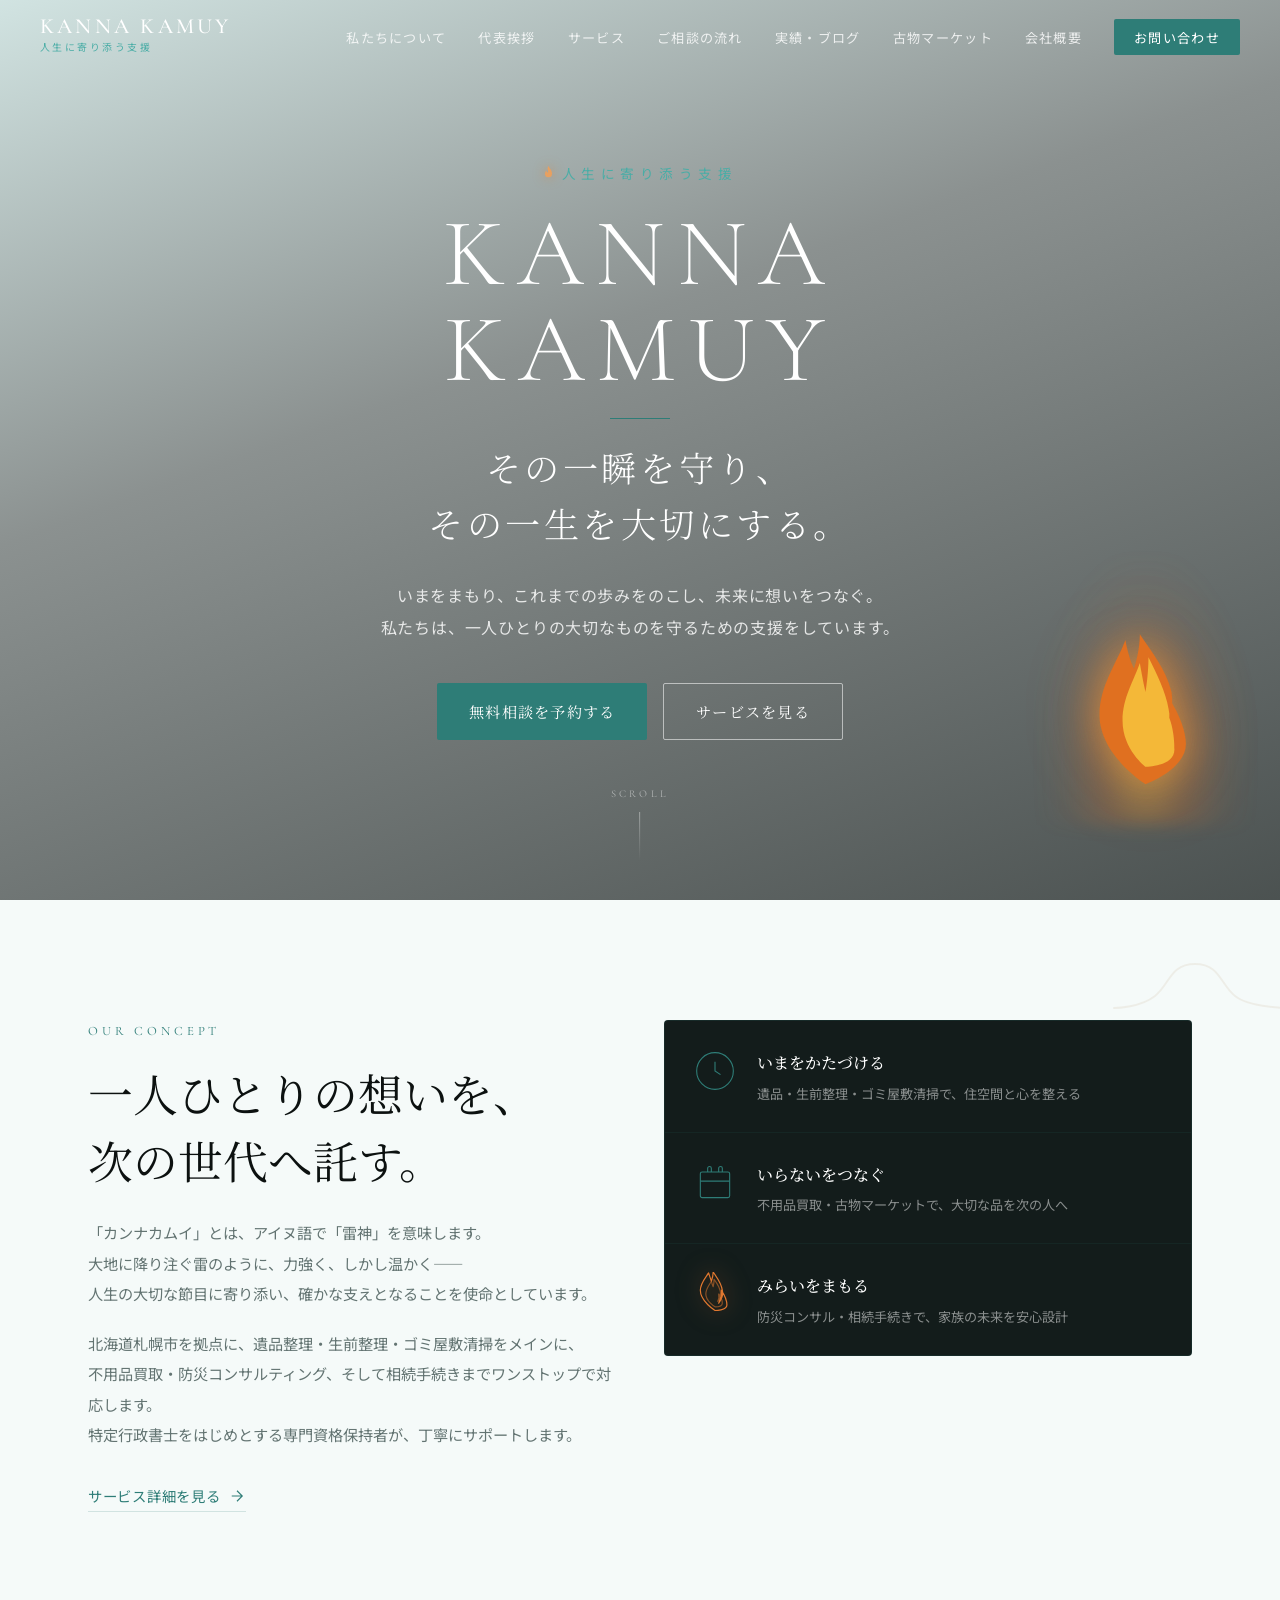
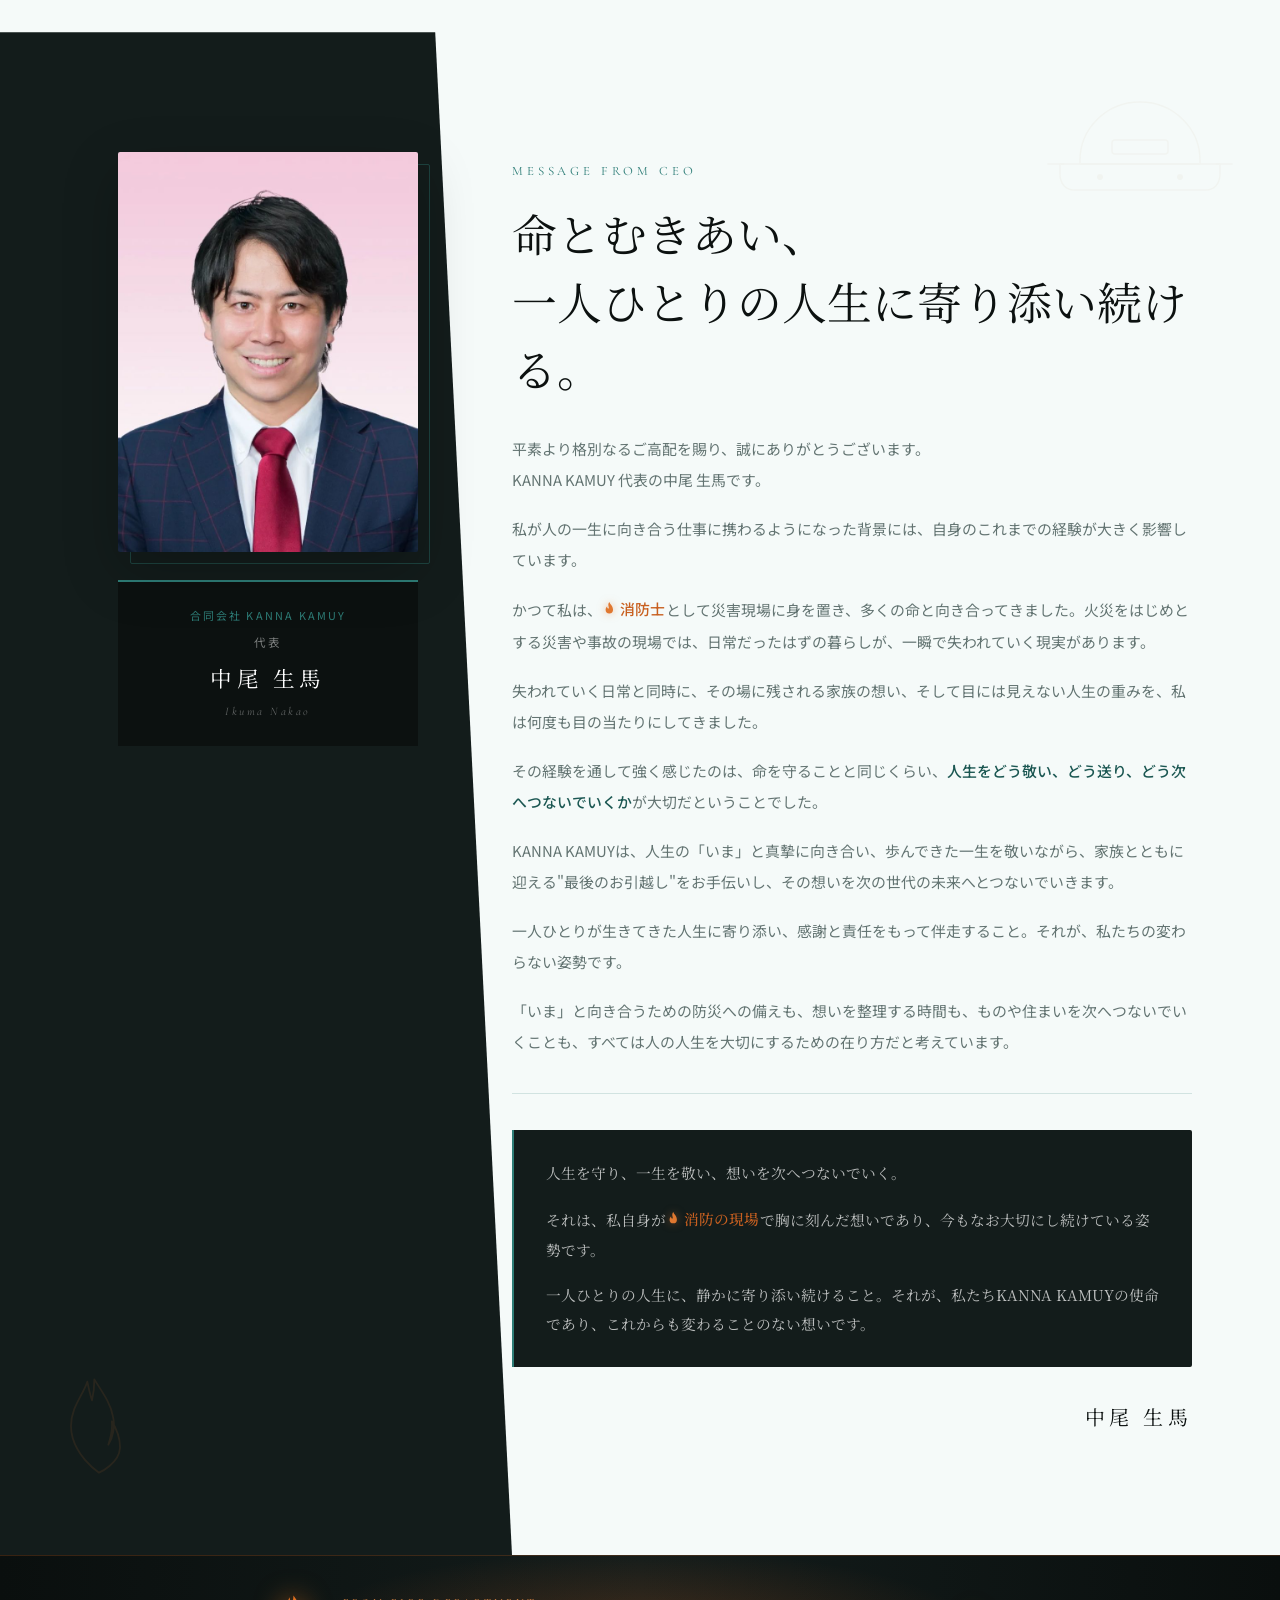
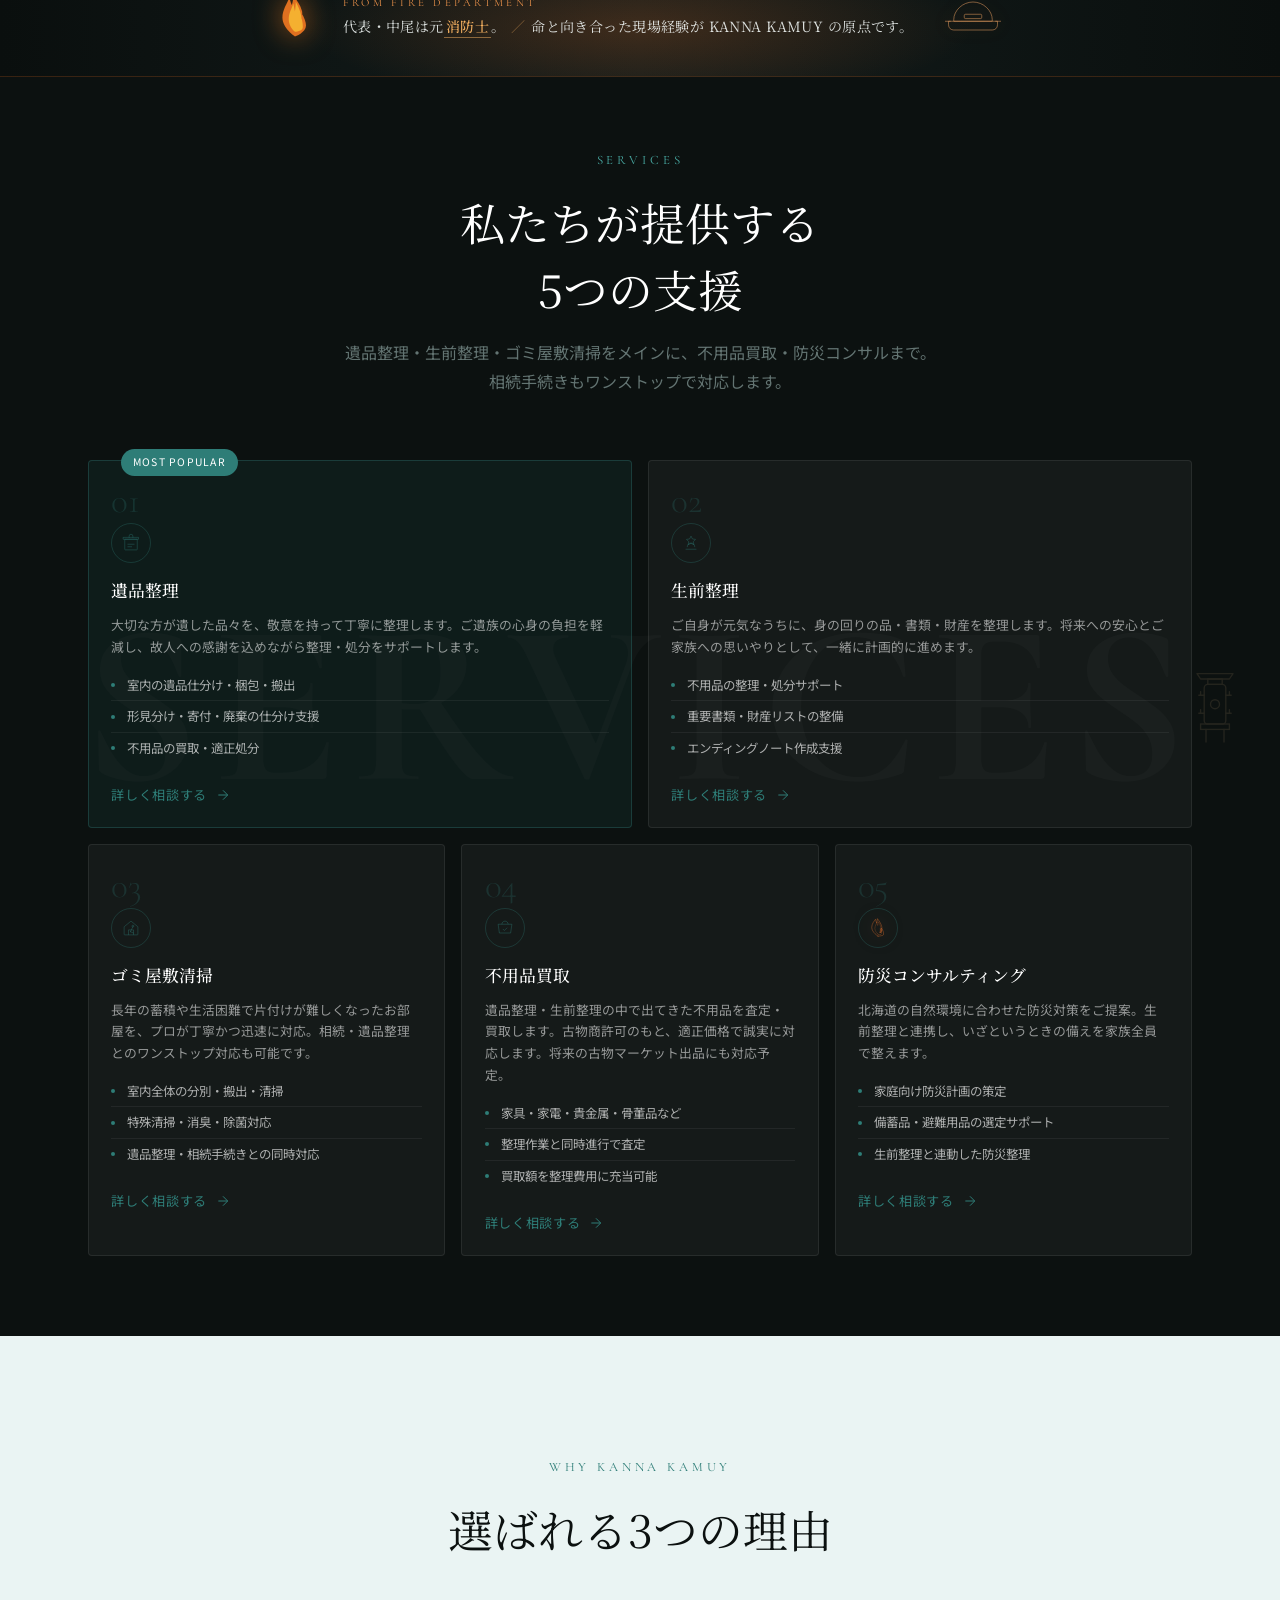
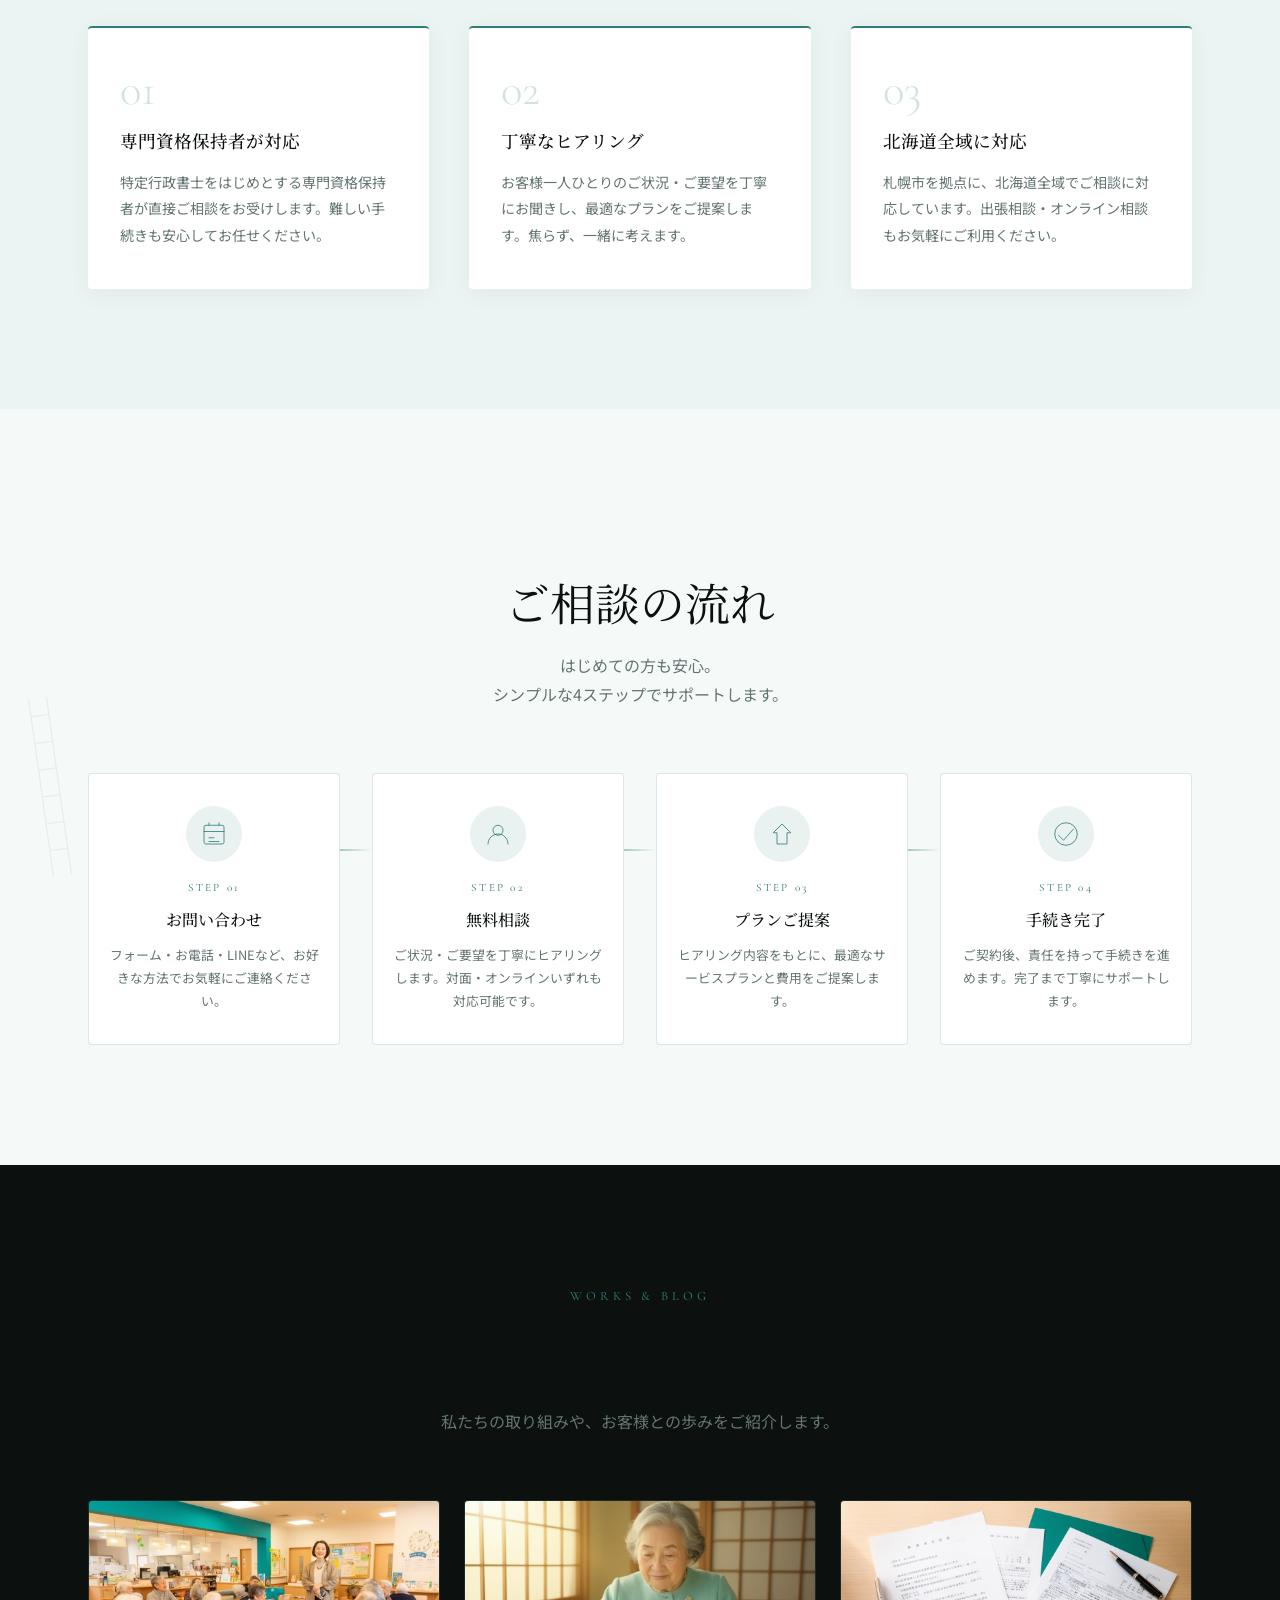
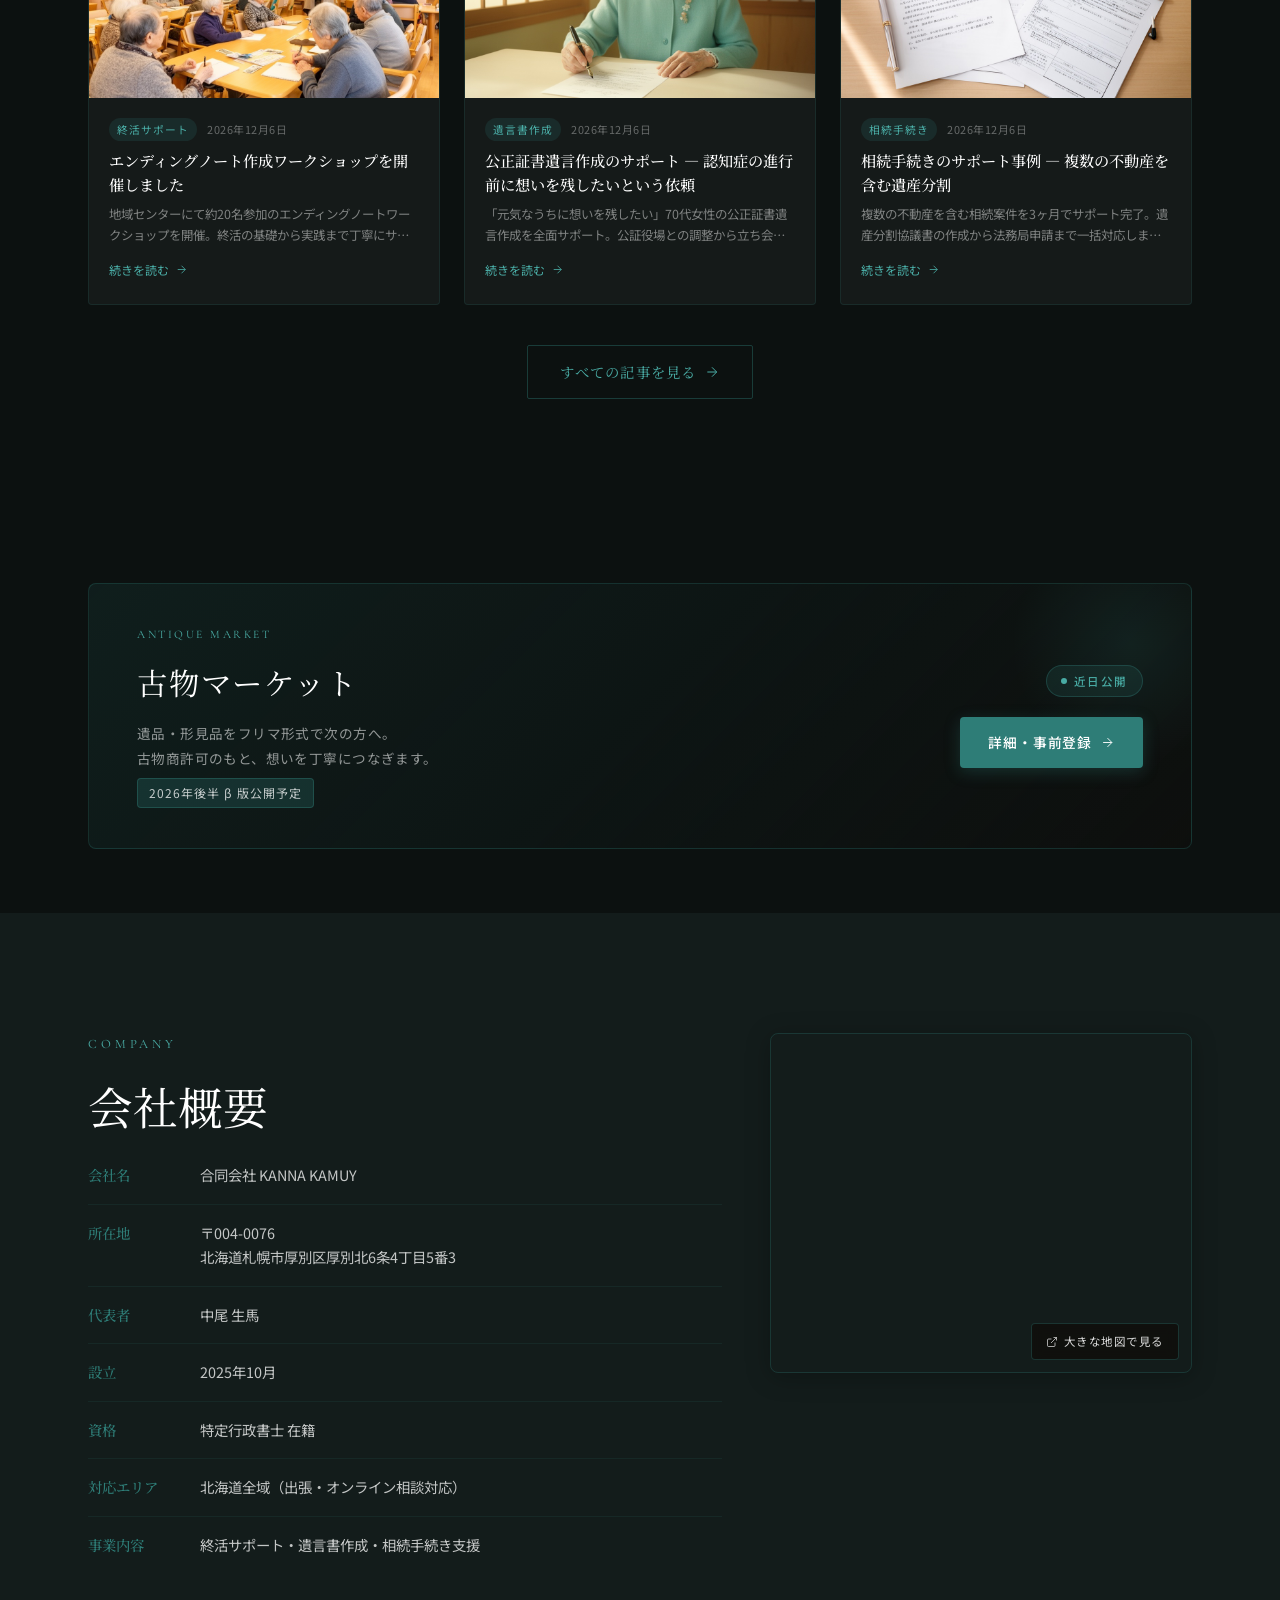
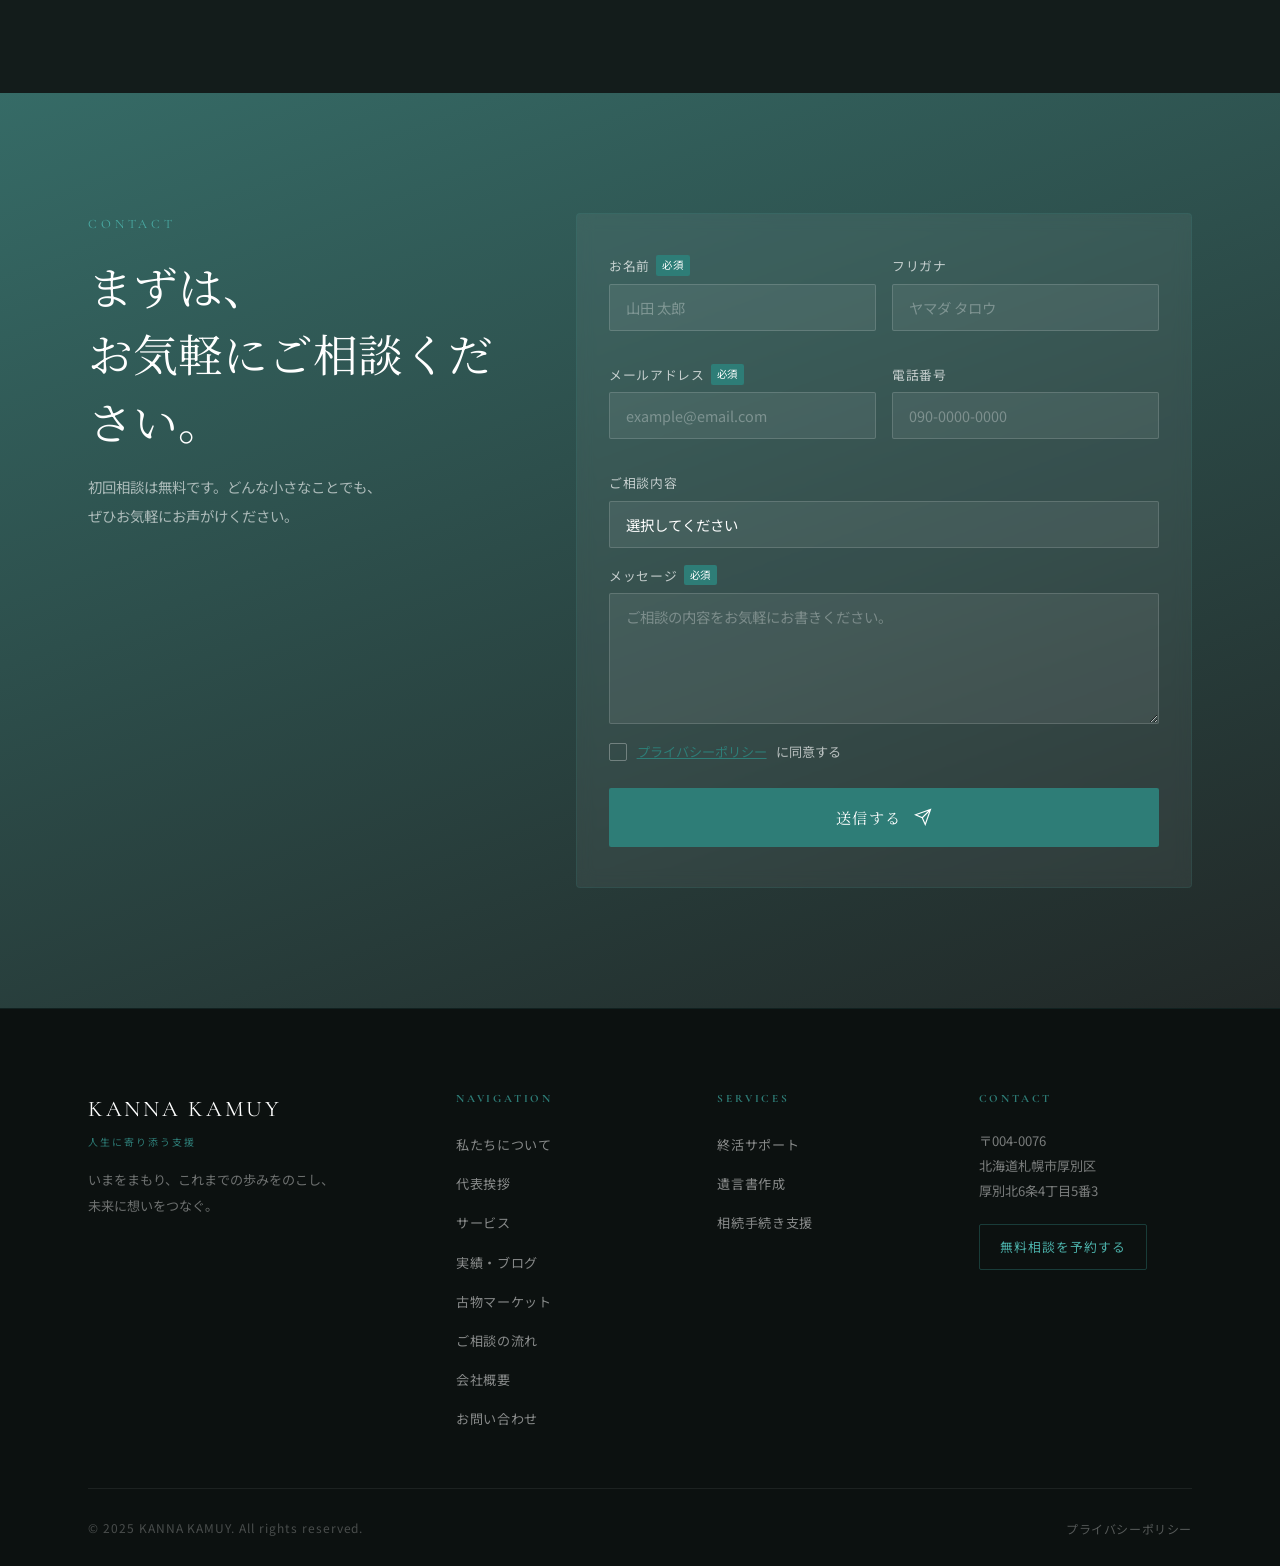
==== commit 374eaeeb: "feat: フッター「元消防士」バッジを削除／ヒーロー右下に動く炎エフェクトを追加 - footer-fire-badge を HTML/CSS から削除 - .hero-flame をヒーロー右下に" ====
--- a/index.html
+++ b/index.html
@@ -90,6 +90,15 @@
         <a href="#contact" class="btn btn-primary">無料相談を予約する</a>
         <a href="#services" class="btn btn-ghost">サービスを見る</a>
       </div>
+    </div>
+
+    <!-- ヒーロー炎エフェクト（動く火） -->
+    <div class="hero-flame" aria-hidden="true">
+      <div class="hero-flame-glow"></div>
+      <svg class="hero-flame-svg" viewBox="0 0 80 112">
+        <path class="flame-layer hero-flame-outer" d="M40 108 C40 108 8 88 8 60 C8 40 20 24 26 8 C28 20 32 28 32 28 C32 28 36 16 36 4 C44 16 54 28 58 44 C60 56 56 68 50 76 C54 68 58 60 56 48 C64 60 68 72 68 80 C68 98 40 108 40 108Z"/>
+        <path class="flame-layer hero-flame-core" d="M40 96 C40 96 24 84 24 64 C24 48 32 36 36 24 C38 36 40 44 40 44 C40 44 42 32 42 20 C48 32 54 44 56 56 C58 64 54 76 50 84 C52 76 56 68 54 56 C60 68 60 80 60 84 C60 96 40 96 40 96Z"/>
+      </svg>
     </div>
 
     <div class="hero-scroll-indicator">
@@ -712,19 +721,6 @@
           <p class="footer-logo-en">KANNA KAMUY</p>
           <p class="footer-logo-ja">人生に寄り添う支援</p>
           <p class="footer-tagline">いまをまもり、これまでの歩みをのこし、<br>未来に想いをつなぐ。</p>
-          <!-- 元消防士 エンブレム -->
-          <div class="footer-fire-badge" aria-label="元消防士が運営">
-            <svg class="footer-fire-badge-icon" viewBox="0 0 40 48" aria-hidden="true">
-              <!-- 外円 -->
-              <circle cx="20" cy="24" r="18" fill="none" stroke="currentColor" stroke-width="1.2"/>
-              <!-- 炎 -->
-              <path d="M20 38 C20 38 9 31 9 22 C9 15 13 10 15 6 C16 10 17 12 17 12 C17 12 18 9 18 4 C21 9 24 14 25 20 C26 24 25 28 23 30 C24 28 25 26 24 22 C26 26 27 30 27 32 C27 38 20 38 20 38Z" fill="currentColor" fill-opacity="0.9"/>
-            </svg>
-            <div class="footer-fire-badge-text">
-              <span class="footer-fire-badge-en">Founded by</span>
-              <span class="footer-fire-badge-ja">元 消防士</span>
-            </div>
-          </div>
         </div>
         <div class="footer-nav">
           <h4>Navigation</h4>
--- a/style.css
+++ b/style.css
@@ -1927,44 +1927,55 @@
   z-index: 0;
 }
 
-/* --- Footer: 元消防士 エンブレム --- */
-.footer-fire-badge {
-  display: inline-flex;
-  align-items: center;
-  gap: 0.75rem;
-  margin-top: 1.4rem;
-  padding: 0.55rem 0.9rem 0.55rem 0.7rem;
-  border: 1px solid rgba(224, 120, 48, 0.4);
-  border-radius: 999px;
-  background: rgba(224, 120, 48, 0.08);
-}
-.footer-fire-badge-icon {
-  width: 28px;
-  height: 34px;
-  color: #E07830;
-  flex-shrink: 0;
-  filter: drop-shadow(0 0 8px rgba(224, 120, 48, 0.55));
-  animation: eyebrowFlameFlicker 2.6s ease-in-out infinite alternate;
-  transform-origin: 50% 100%;
-}
-.footer-fire-badge-text {
-  display: flex;
-  flex-direction: column;
-  line-height: 1.2;
-}
-.footer-fire-badge-en {
-  font-family: var(--font-display);
-  font-size: 0.58rem;
-  letter-spacing: 0.22em;
-  text-transform: uppercase;
-  color: rgba(232, 160, 96, 0.8);
-}
-.footer-fire-badge-ja {
-  font-family: var(--font-serif);
-  font-size: 0.82rem;
-  letter-spacing: 0.1em;
-  color: #F4B060;
-  font-weight: 500;
+/* --- Hero: 動く炎エフェクト（フロート装飾） --- */
+.hero-flame {
+  position: absolute;
+  right: clamp(2rem, 6vw, 5rem);
+  bottom: clamp(5rem, 12vh, 9rem);
+  width: clamp(70px, 9vw, 120px);
+  height: clamp(100px, 13vw, 168px);
+  pointer-events: none;
+  z-index: 3;
+}
+.hero-flame-glow {
+  position: absolute;
+  inset: -40% -40% -20% -40%;
+  background: radial-gradient(ellipse at 50% 75%,
+              rgba(244, 176, 48, 0.42) 0%,
+              rgba(224, 112, 32, 0.22) 30%,
+              rgba(224, 112, 32, 0.05) 55%,
+              transparent 75%);
+  filter: blur(8px);
+  animation: heroFlameGlowPulse 2.6s ease-in-out infinite alternate;
+  pointer-events: none;
+}
+.hero-flame-svg {
+  position: relative;
+  width: 100%;
+  height: 100%;
+  filter: drop-shadow(0 0 18px rgba(244, 160, 64, 0.55))
+          drop-shadow(0 0 32px rgba(224, 112, 32, 0.35));
+}
+.hero-flame-outer {
+  fill: url(#heroFlameGradOuter, #E07020);
+  fill: #E07020;
+  animation: flameWave 1.8s ease-in-out infinite alternate;
+}
+.hero-flame-core {
+  fill: #F4B838;
+  animation: flameWave 1.3s ease-in-out infinite alternate-reverse;
+}
+@keyframes heroFlameGlowPulse {
+  0%   { opacity: 0.65; transform: scale(0.94); }
+  100% { opacity: 1;    transform: scale(1.08); }
+}
+@media (max-width: 768px) {
+  .hero-flame {
+    right: 1.2rem;
+    bottom: 6.5rem;
+    width: 60px;
+    height: 84px;
+  }
 }
 
 /* --- Responsive: 散りばめデコの調整 --- */
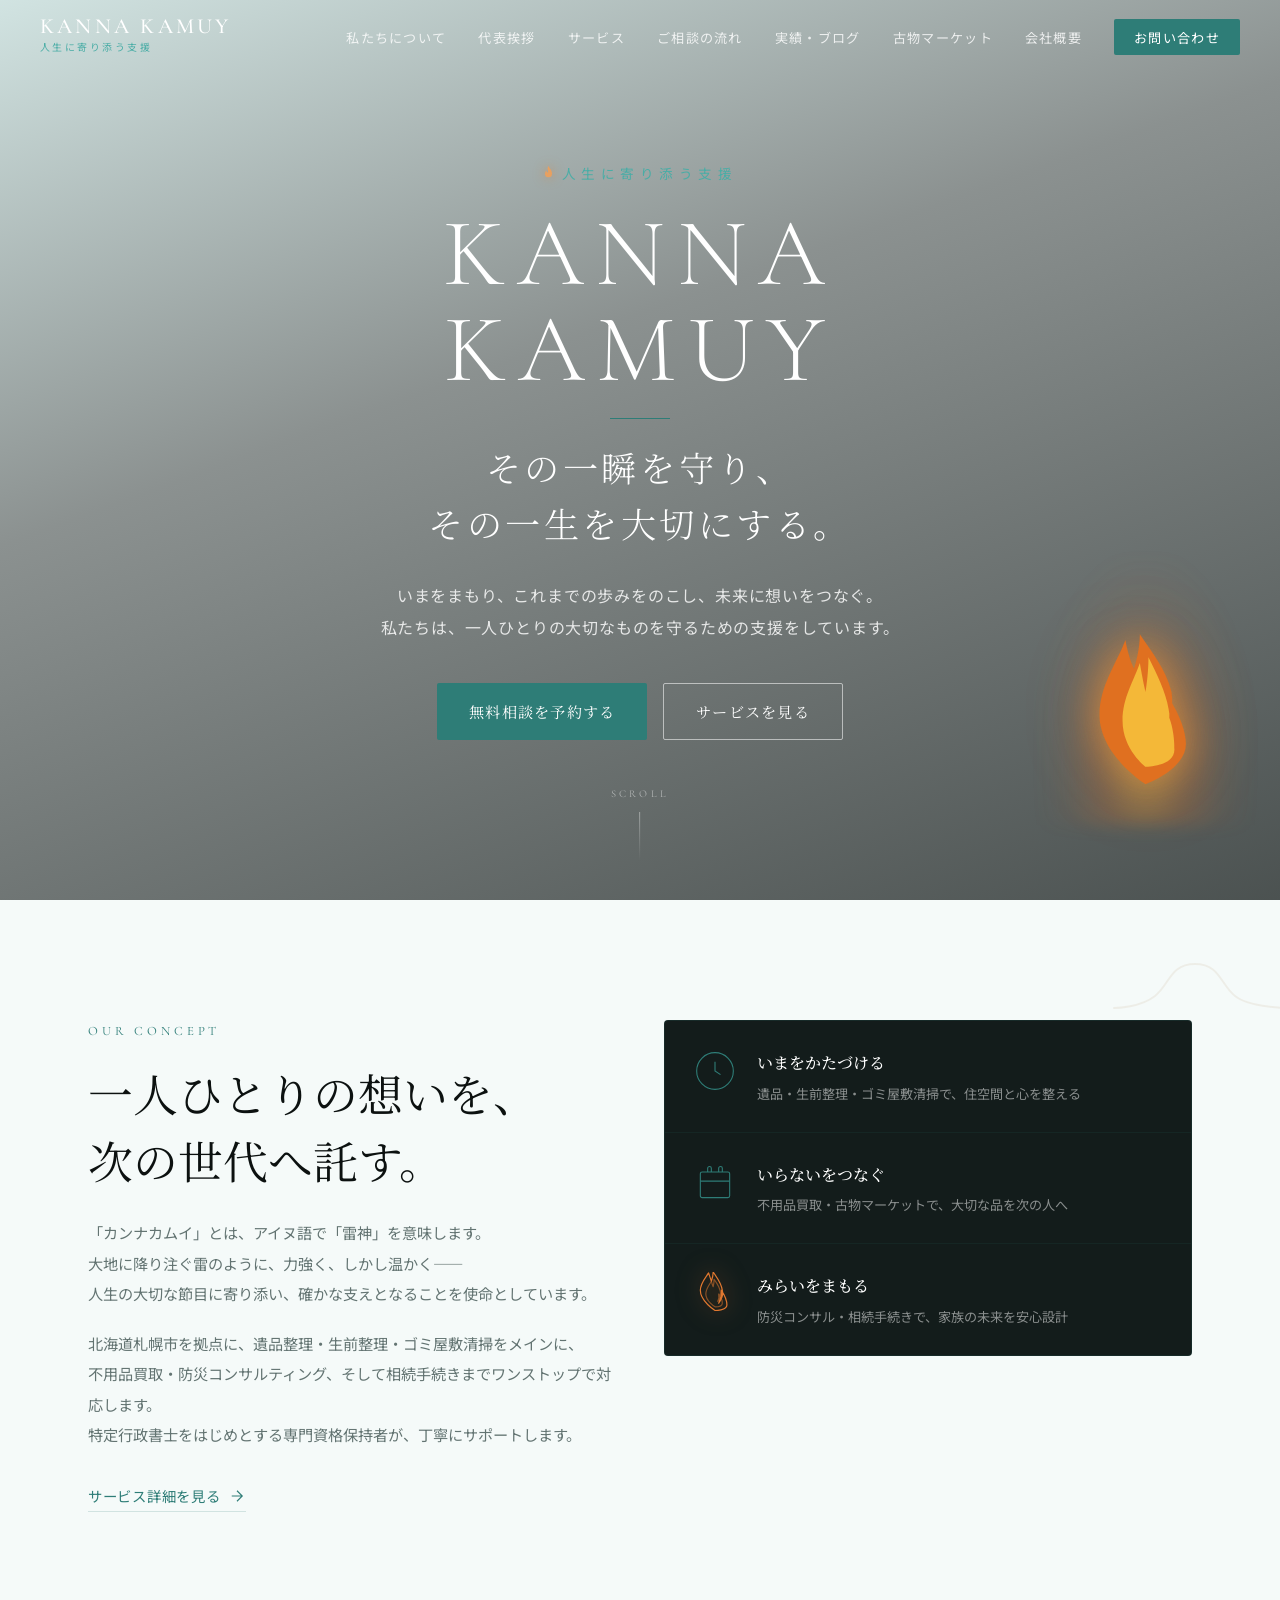
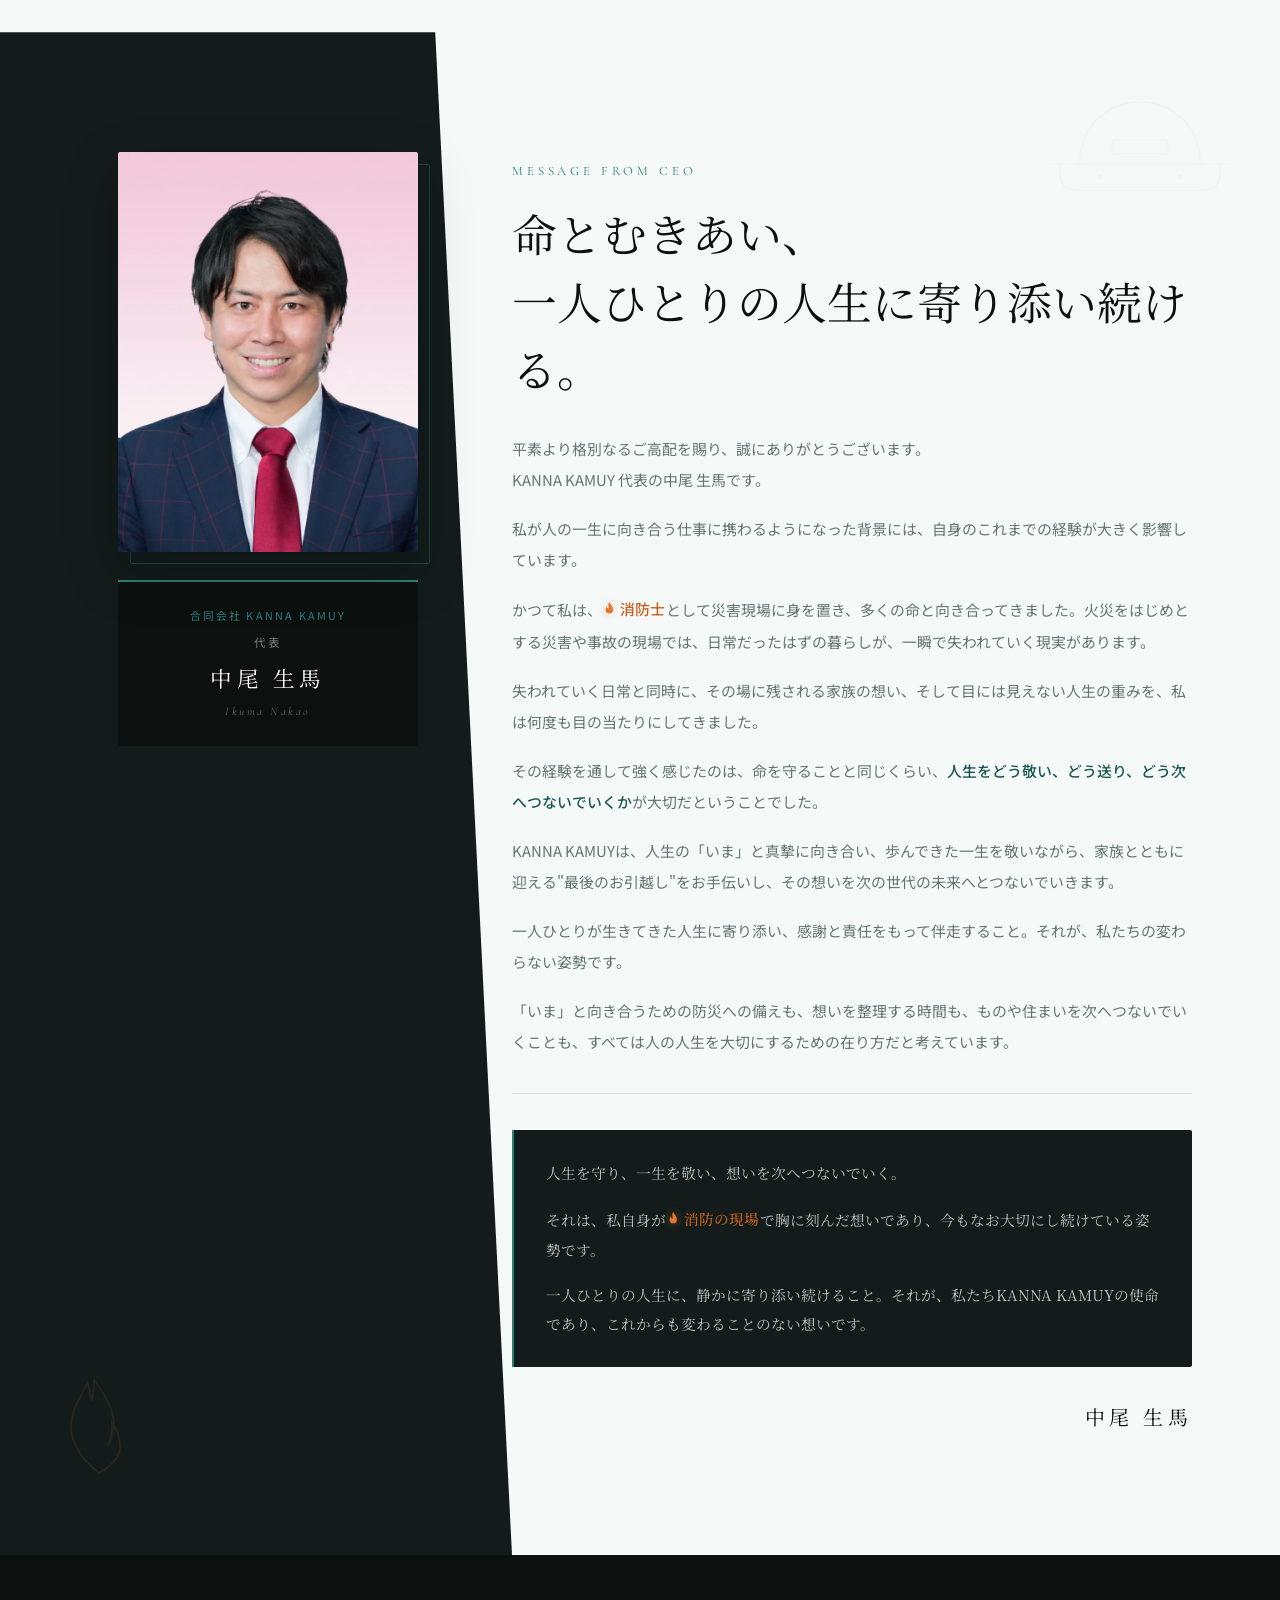
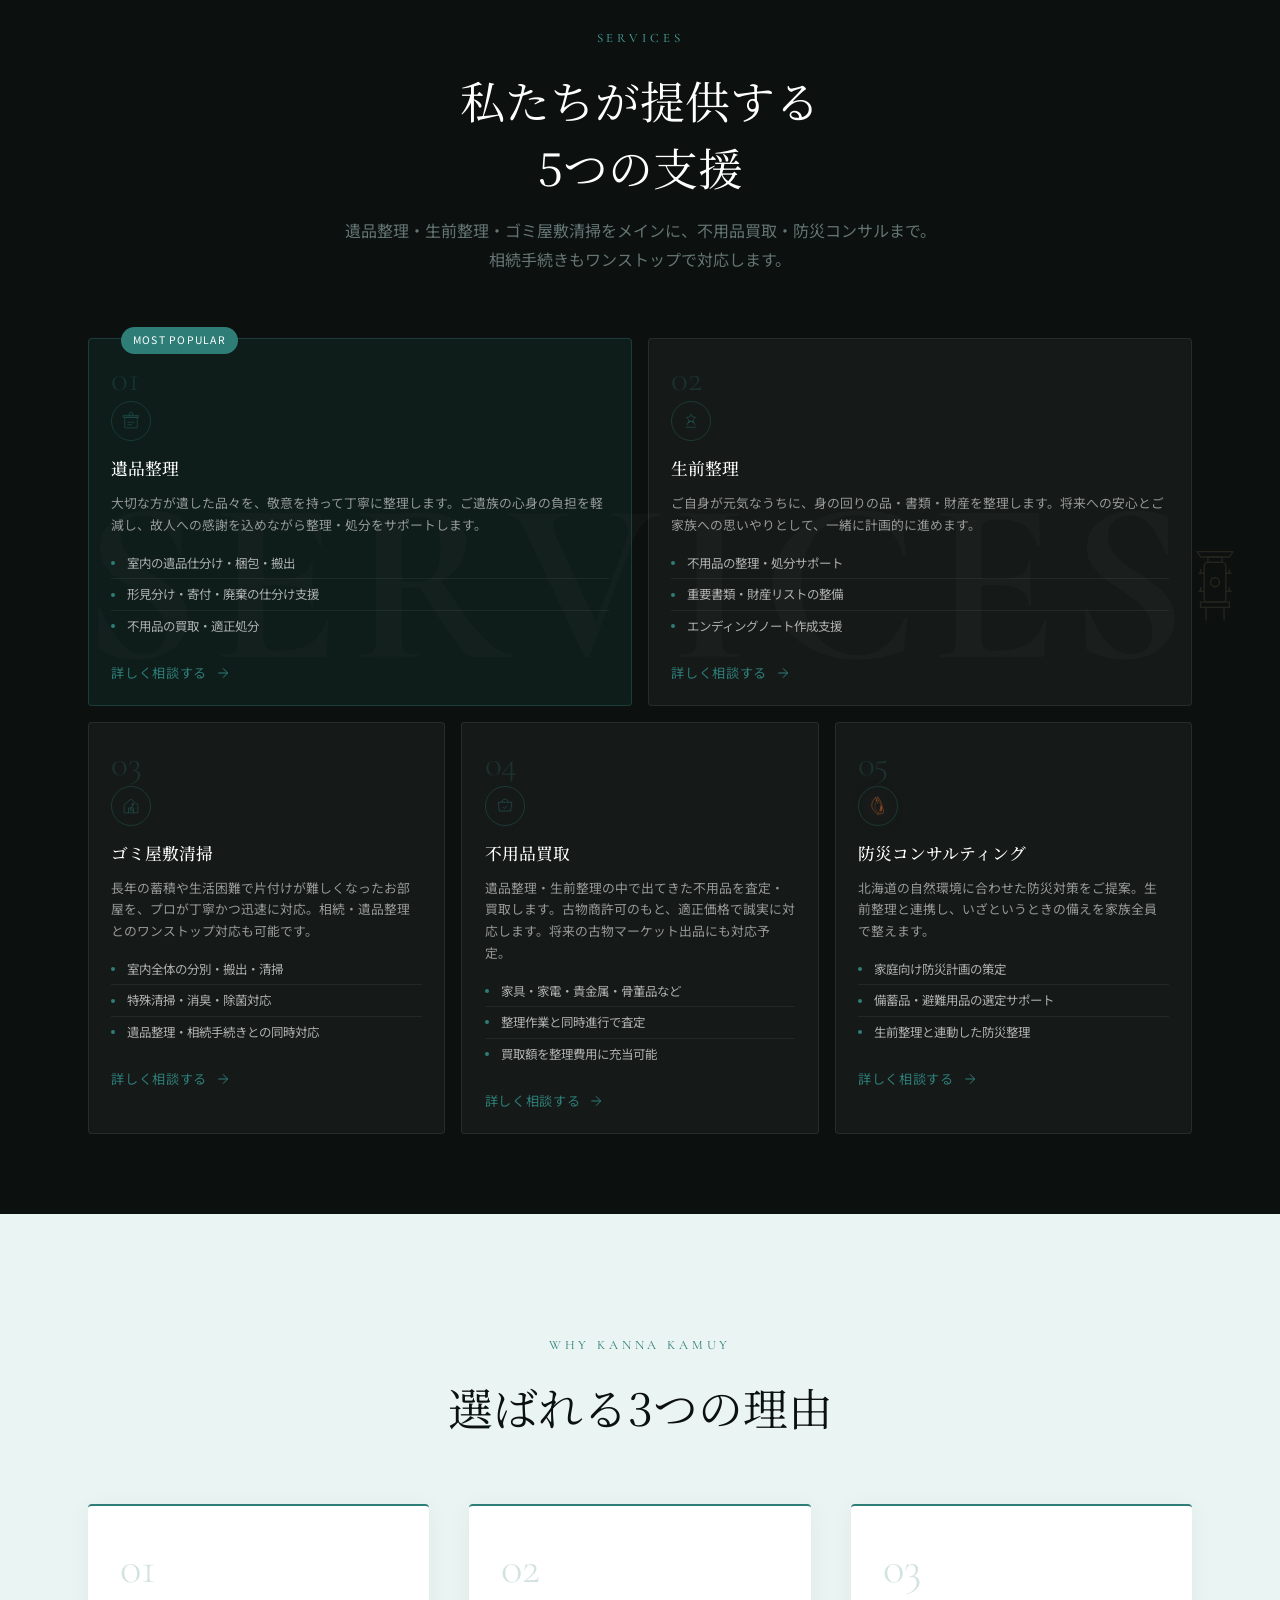
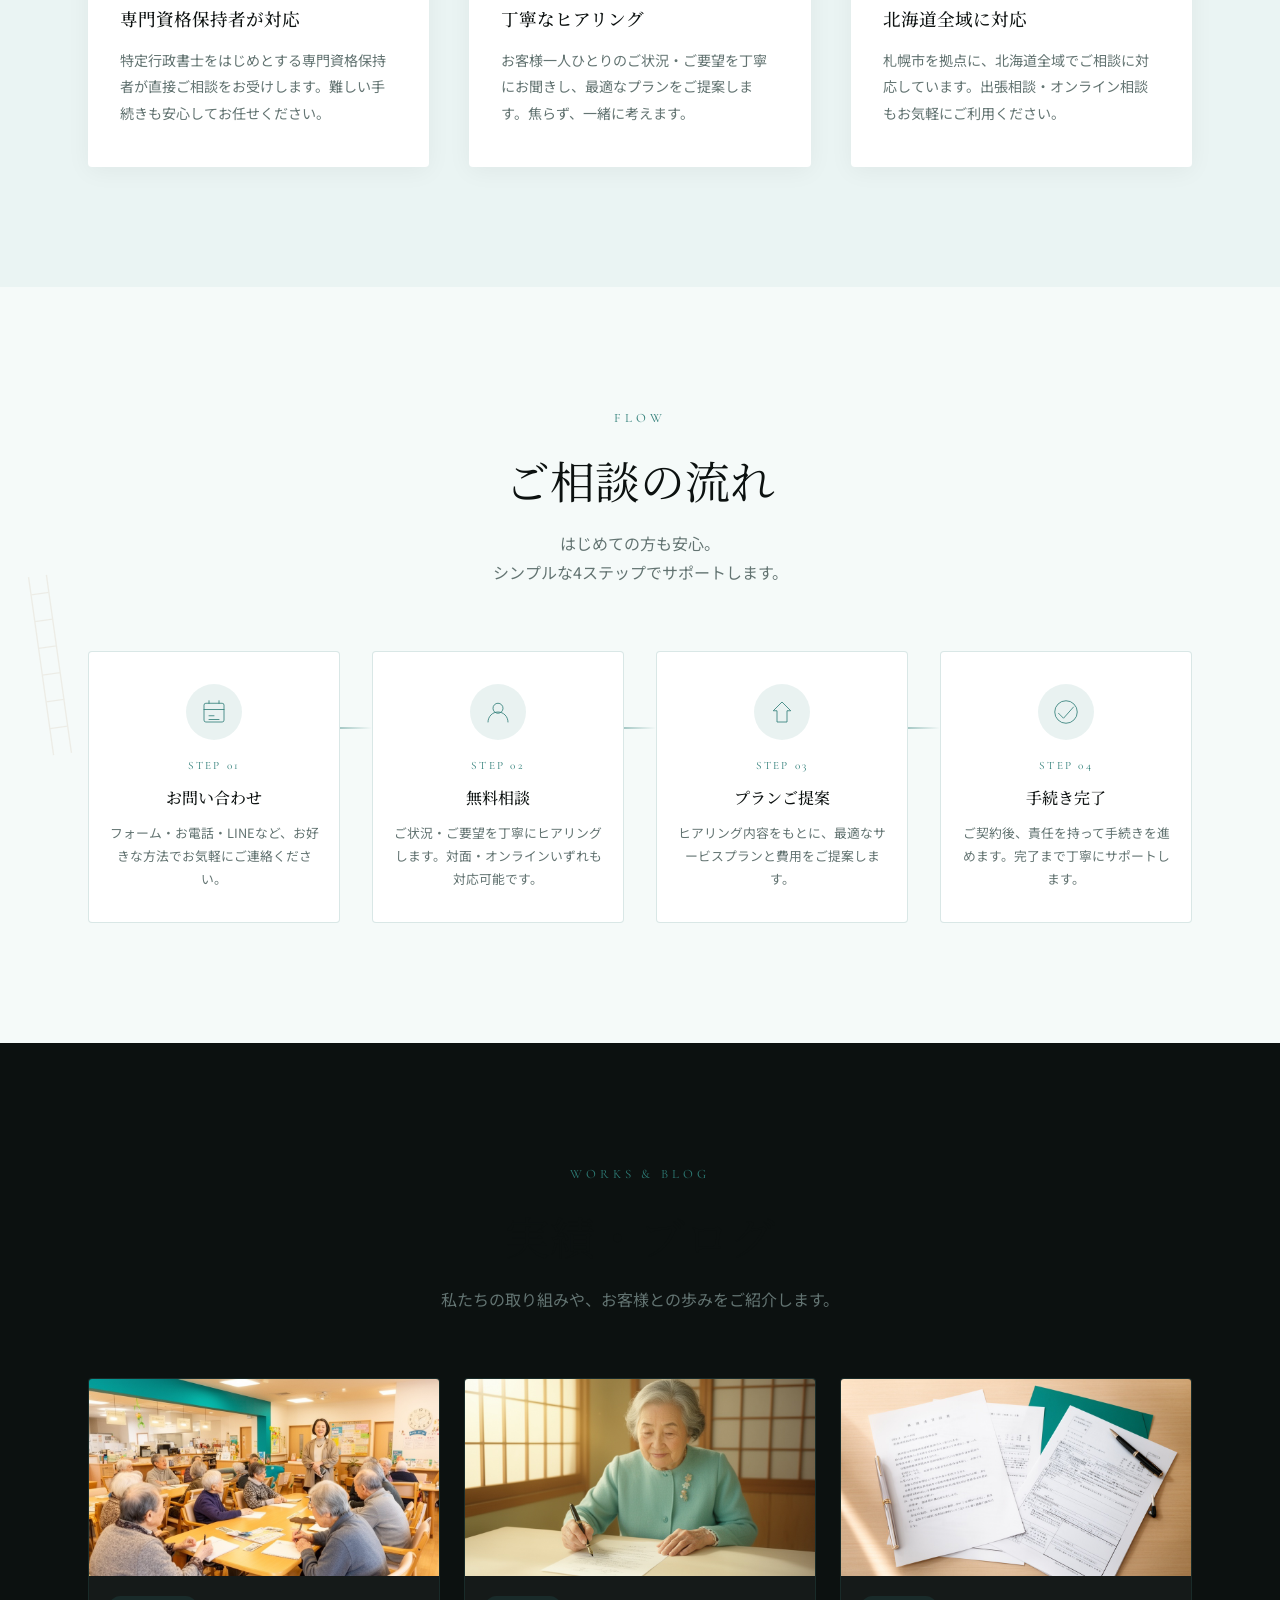
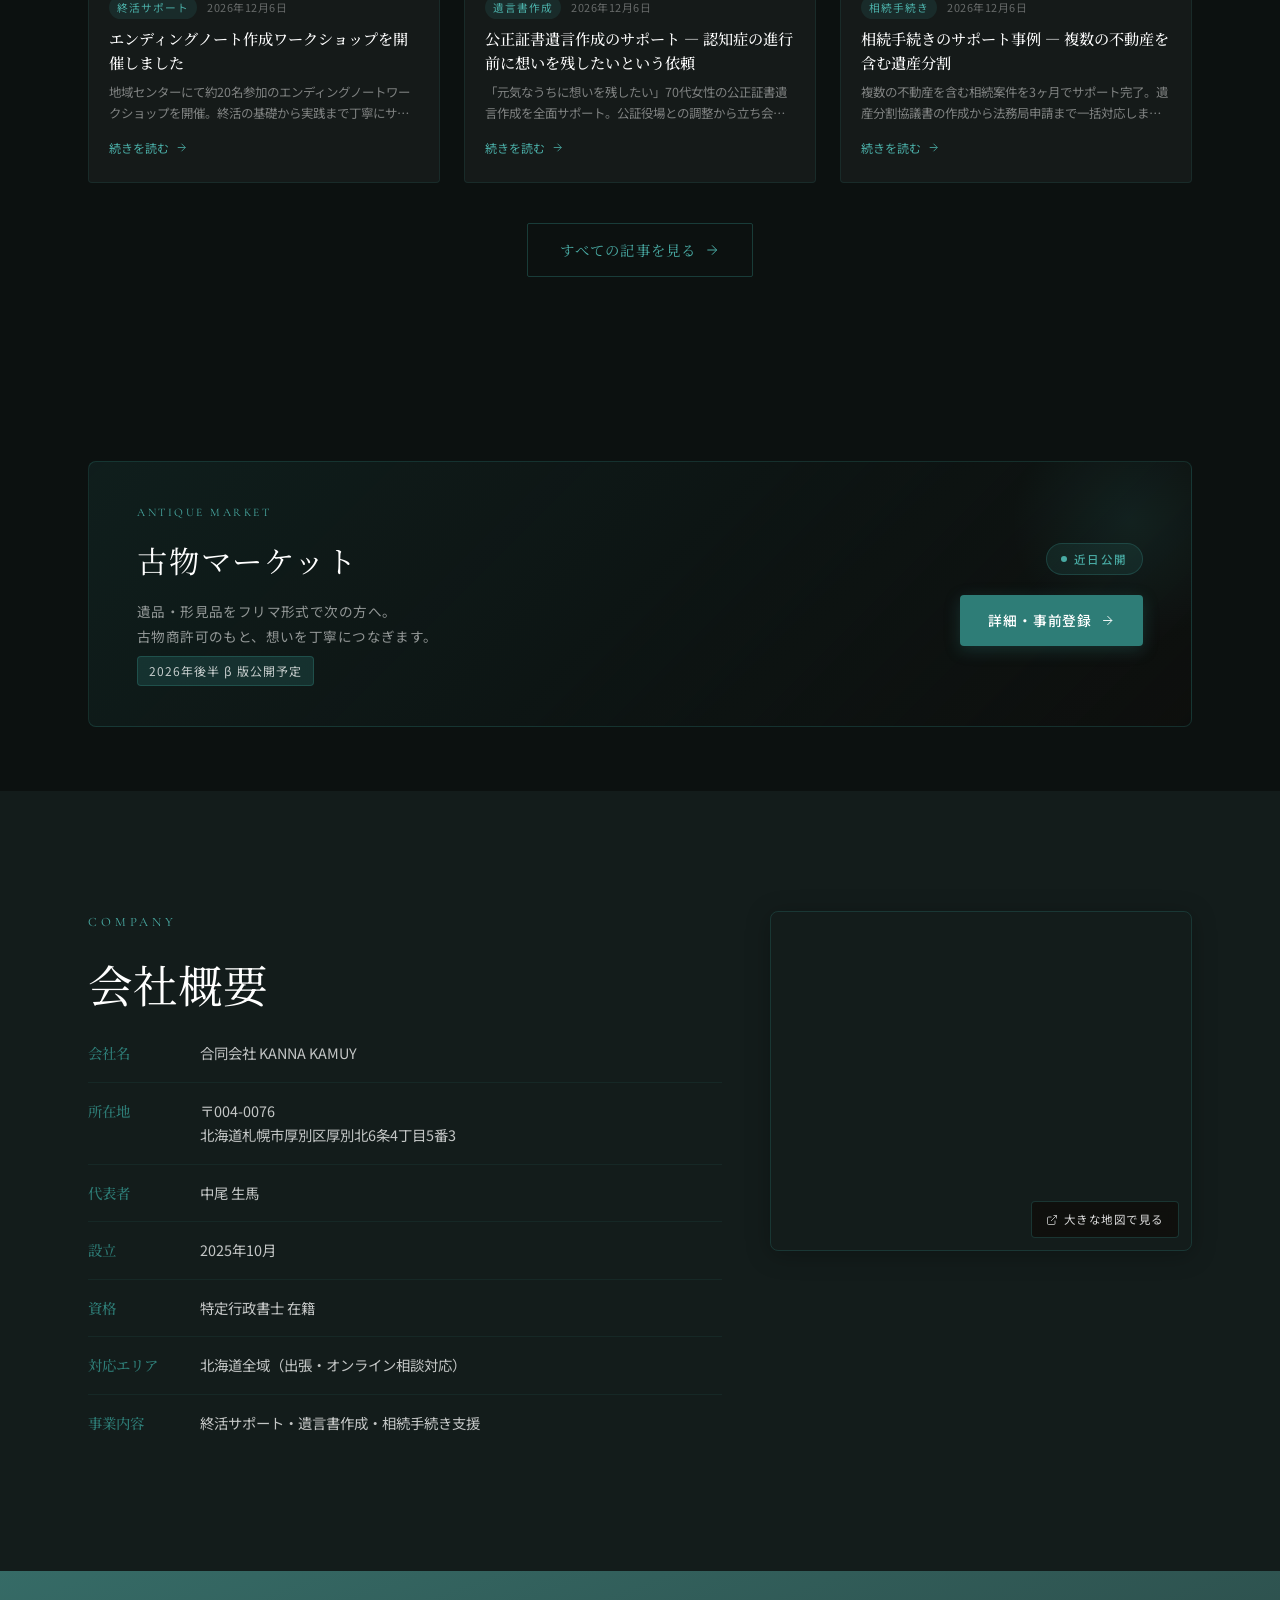
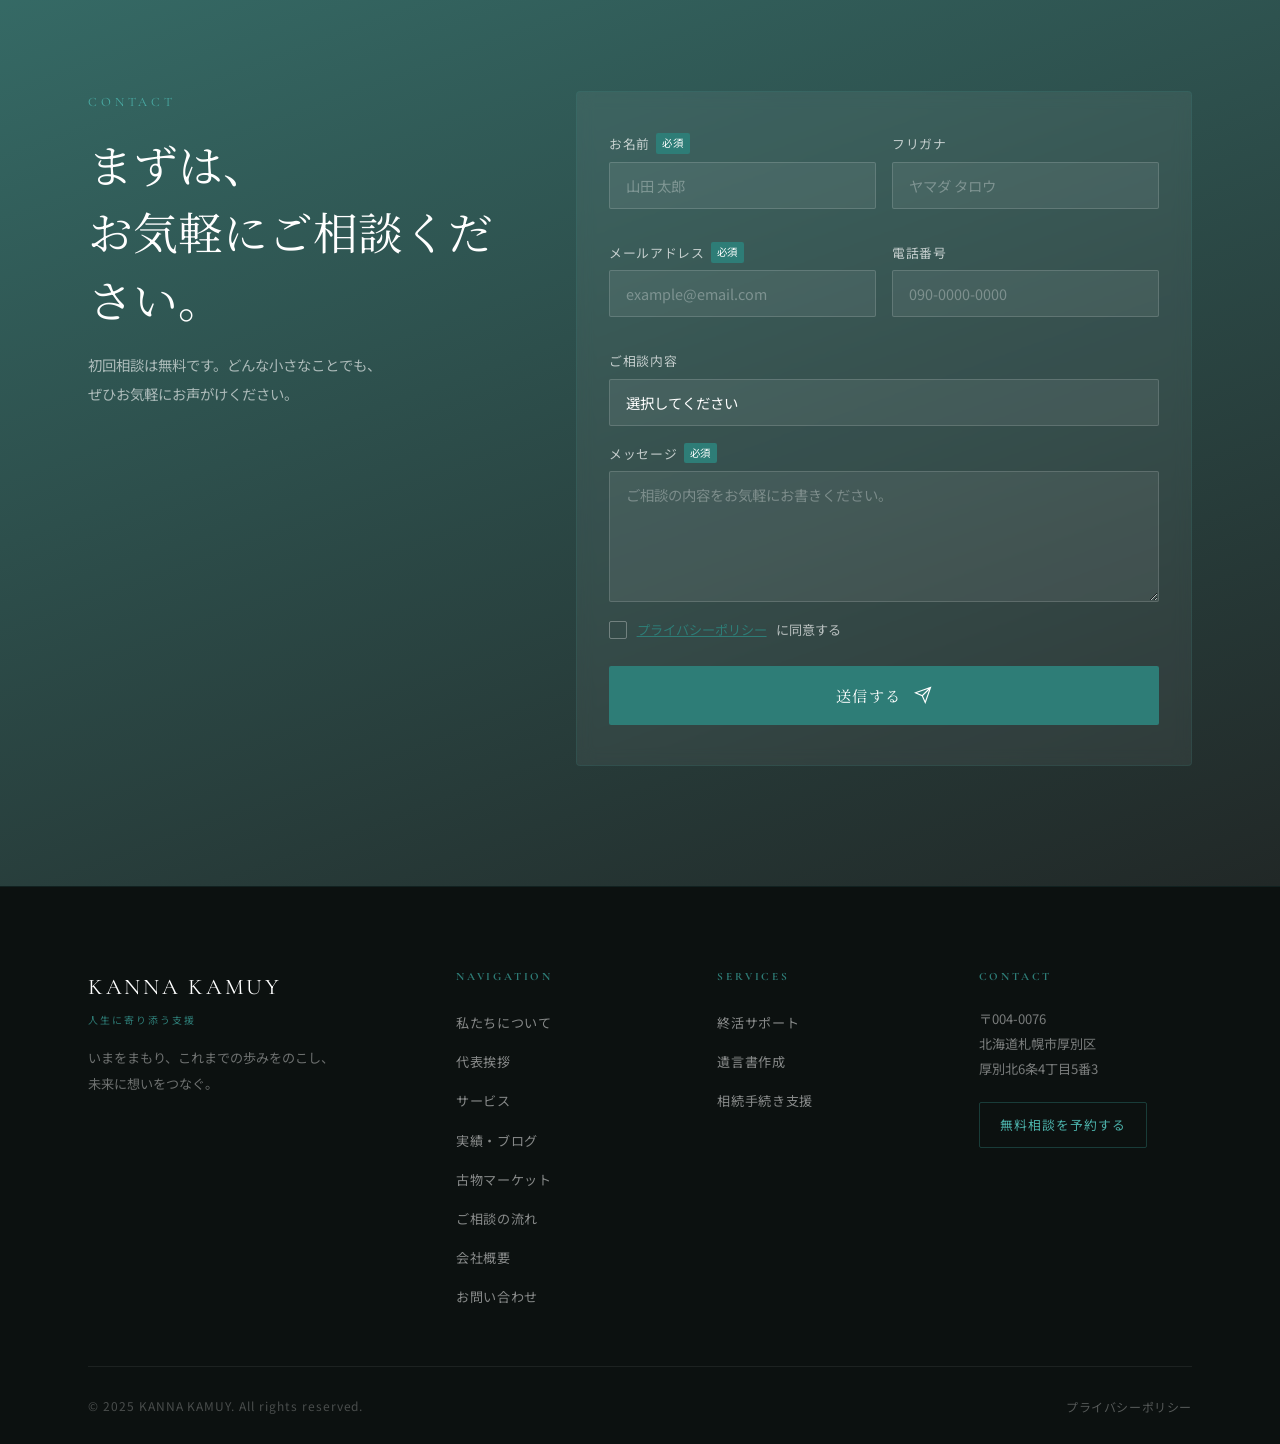
==== commit 7a96ccdd: "fix: 「From Fire Department / 元消防士」帯を削除（明示テキストを廃止） CEO挨拶文の中で物語として語られる範囲に留め、ラベル的な明示は撤去。 動く炎エフェクトとサイト内の" ====
--- a/index.html
+++ b/index.html
@@ -250,32 +250,6 @@
     </div>
   </section>
 
-  <!-- ========== ORIGIN (消防) — コンパクト帯 ========== -->
-  <section class="origin-strip" id="origin" aria-label="消防の原点">
-    <div class="origin-strip-embers" aria-hidden="true">
-      <span class="ember"></span><span class="ember"></span><span class="ember"></span>
-      <span class="ember"></span><span class="ember"></span><span class="ember"></span>
-      <span class="ember"></span><span class="ember"></span>
-    </div>
-    <div class="container">
-      <div class="origin-strip-inner reveal-up">
-        <svg class="origin-strip-flame" viewBox="0 0 40 56" aria-hidden="true">
-          <path class="flame-layer flame-outer" d="M20 54 C20 54 4 44 4 30 C4 20 10 12 13 4 C14 10 16 14 16 14 C16 14 18 8 18 2 C22 8 27 14 29 22 C30 28 28 34 25 38 C27 34 29 30 28 24 C32 30 34 36 34 40 C34 49 20 54 20 54Z"/>
-          <path class="flame-layer flame-core" d="M20 48 C20 48 12 42 12 32 C12 24 16 18 18 12 C19 18 20 22 20 22 C20 22 21 16 21 10 C24 16 27 22 28 28 C29 32 27 38 25 42 C26 38 28 34 27 28 C30 34 30 40 30 42 C30 48 20 48 20 48Z"/>
-        </svg>
-        <p class="origin-strip-text">
-          <span class="origin-strip-label">From Fire Department</span>
-          <span class="origin-strip-main">代表・中尾は元<strong>消防士</strong>。<span class="origin-strip-sep">／</span>命と向き合った現場経験が KANNA KAMUY の原点です。</span>
-        </p>
-        <svg class="origin-strip-helmet" viewBox="0 0 64 40" aria-hidden="true">
-          <path d="M32 4C20 4 10 14 10 24v2h44v-2C54 14 44 4 32 4z" stroke-linejoin="round"/>
-          <path d="M4 26h56v4c0 4-3 6-6 6H10c-3 0-6-2-6-6v-4z" stroke-linejoin="round"/>
-          <rect x="22" y="18" width="20" height="5" rx="1.5"/>
-          <path d="M0 26h6M58 26h6" stroke-linecap="round"/>
-        </svg>
-      </div>
-    </div>
-  </section>
 
   <!-- ========== SERVICES ========== -->
   <section class="services" id="services">
--- a/style.css
+++ b/style.css
@@ -1720,96 +1720,6 @@
 }
 
 /* ============================================
-   ORIGIN STRIP — コンパクト帯（消防の原点）
-   ============================================ */
-.origin-strip {
-  position: relative;
-  padding: 38px 0;
-  background: linear-gradient(90deg, #0A0F0E 0%, #131C1B 50%, #0A0F0E 100%);
-  color: var(--color-bg);
-  overflow: hidden;
-  isolation: isolate;
-  border-top: 1px solid rgba(220, 100, 30, 0.22);
-  border-bottom: 1px solid rgba(220, 100, 30, 0.22);
-}
-.origin-strip::before {
-  content: "";
-  position: absolute;
-  inset: 0;
-  background:
-    radial-gradient(ellipse 40% 100% at 50% 60%, rgba(220, 100, 30, 0.22) 0%, transparent 65%);
-  pointer-events: none;
-  animation: originBaseGlow 5s ease-in-out infinite alternate;
-}
-@keyframes originBaseGlow {
-  0%   { opacity: 0.7; }
-  100% { opacity: 1;   }
-}
-.origin-strip-embers {
-  position: absolute;
-  inset: 0;
-  pointer-events: none;
-  overflow: hidden;
-}
-.origin-strip-inner {
-  position: relative;
-  z-index: 1;
-  display: flex;
-  align-items: center;
-  justify-content: center;
-  gap: clamp(1rem, 3vw, 2rem);
-  max-width: 900px;
-  margin-inline: auto;
-  padding-inline: 1.25rem;
-}
-.origin-strip-flame {
-  width: 32px;
-  height: 44px;
-  flex-shrink: 0;
-  filter: drop-shadow(0 0 14px rgba(230, 120, 30, 0.7));
-}
-.origin-strip-flame .flame-outer { fill: #E07020; animation: flameWave 2s ease-in-out infinite alternate; transform-origin: 50% 100%; }
-.origin-strip-flame .flame-core  { fill: #F4B030; animation: flameWave 1.5s ease-in-out infinite alternate-reverse; transform-origin: 50% 100%; }
-.origin-strip-text {
-  display: flex;
-  flex-direction: column;
-  gap: 0.25rem;
-  line-height: 1.5;
-  text-align: left;
-}
-.origin-strip-label {
-  font-family: var(--font-display);
-  font-size: 0.68rem;
-  letter-spacing: 0.3em;
-  text-transform: uppercase;
-  color: #E8904A;
-}
-.origin-strip-main {
-  font-family: var(--font-serif);
-  font-size: clamp(0.85rem, 1.1vw, 0.98rem);
-  color: rgba(245, 250, 249, 0.88);
-  letter-spacing: 0.03em;
-}
-.origin-strip-main strong {
-  color: #F4B060;
-  font-weight: 500;
-  border-bottom: 1px solid rgba(244, 176, 96, 0.5);
-  padding: 0 2px 1px;
-}
-.origin-strip-sep {
-  color: rgba(244, 176, 96, 0.45);
-  padding: 0 0.4em;
-}
-.origin-strip-helmet {
-  width: 56px;
-  height: 36px;
-  flex-shrink: 0;
-  fill: none;
-  stroke: rgba(232, 160, 96, 0.6);
-  filter: drop-shadow(0 0 8px rgba(220, 100, 30, 0.3));
-}
-
-/* ============================================
    消防モチーフ 散りばめデコレーション
    ============================================ */
 
@@ -1980,11 +1890,6 @@
 
 /* --- Responsive: 散りばめデコの調整 --- */
 @media (max-width: 768px) {
-  .origin-strip { padding: 28px 0; }
-  .origin-strip-inner { flex-wrap: wrap; gap: 0.75rem; }
-  .origin-strip-helmet { display: none; }
-  .origin-strip-main { font-size: 0.82rem; }
-  .origin-strip-sep { display: none; }
   .concept-decor--hose { width: 140px; top: 30px; right: -40px; }
   .message-watermark--helmet { width: 130px; height: 85px; top: 30px; right: 10px; }
   .message-watermark--flame { width: 50px; height: 72px; bottom: 40px; }
@@ -2024,7 +1929,7 @@
   100% { opacity: 0;   transform: translateY(-280px) translateX(40px) scale(0.2); }
 }
 
-/* flame レイヤー（origin-strip で使用） */
+/* flame レイヤー（hero-flame 等で使用） */
 .flame-layer { transform-origin: 50% 100%; }
 @keyframes flameWave {
   0%   { transform: scaleX(1)    scaleY(1)    rotate(-2deg); }
